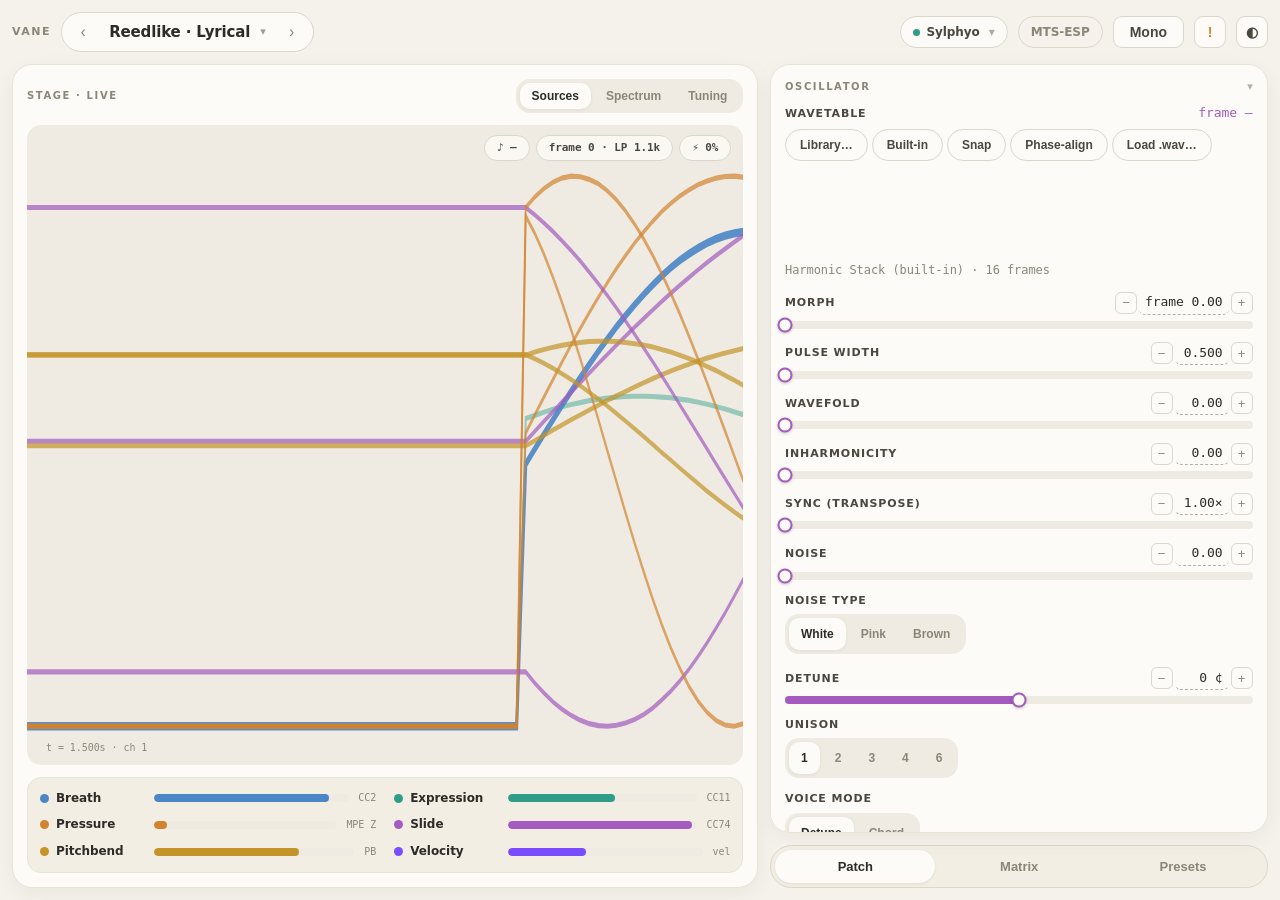
==== Source/WebUI/index.html @ c32b6e6a "feat(ui): aux sources on Stage (#1) Configurable aux CC sources now appear on the Stage Sources view" ====
<!doctype html>
<html lang="en" data-theme="light">
<head>
<meta charset="utf-8" />
<meta name="viewport" content="width=device-width, initial-scale=1, viewport-fit=cover" />
<title>Vane — App Prototype v2</title>
<!-- Fonts: to be bundled via juce_add_binary_data (no network in the AUv3
     sandbox).  Until @font-face from BinaryData is wired the CSS stacks fall
     back to system Inter-likes / ui-monospace.  TODO: serve the .ttf assets. -->
<!--
  Vane whole-app UI prototype — v2 (implements design_handoff README recommendations A–F).
  Self-contained validation harness: a MockBridge simulates JUCE param/meter/preset
  streams so the UI is live with NO plugin build (spec §9).

  To wire to the real plugin, replace MockBridge with the JUCE WebBrowserComponent
  native-integration bridge (emit / withEventListener), keeping the SAME event names:
    C→JS : paramChanged, meters, presetList, presetChanged, tuningStatus, controllerLabel
    JS→C : uiReady, setParam, slotEdit, presetSave, presetLoad, presetDelete, panic, reconnectMts

  What changed from v1 (see README "Recommendations implemented"):
    A1 real pointer-drag (no click-jump)   A2 fine-drag (Shift/Alt or vertical)
    A3 ± steppers + arrow-key nudge         B1 44pt touch density scale
    B2 iPad bottom tab bar + safe areas      B3 no hover-only affordances
    C1 full MMStack row (atk/rel + enable + live meter + CC)   C2 CC binding field
    D1 tokens verbatim (20px radii, soft shadow)   D2 visualiser view switch + readout
    E1 preset browser (filters/fav/rename/delete/import-export)   E2 states (MTS, unsaved, empty)
    F1 dot+label always, focus rings, keyboard   F2 preset name is the primary title
-->
<style>
/* ── Design tokens — verbatim from wireframe-styles.css (spec §3) ─────────── */
:root{
  --vn-bg:#f5f2eb; --vn-panel:#fcfbf7; --vn-panel2:#f3eee3; --vn-field:#efebe2;
  --vn-line:#ddd6ca; --vn-line-soft:#eae3d4; --vn-text:#2d2b27; --vn-text-2:#4b463e;
  --vn-muted:#8b8678; --vn-muted-2:#b6b0a1;
  --vn-breath:#4b86c7; --vn-breath-tint:#dde8f4;
  --vn-expr:#2d9d8a;   --vn-expr-tint:#d6ebe6;
  --vn-pressure:#d28330;--vn-pressure-tint:#f4e3cf;
  --vn-slide:#a35bbf;  --vn-slide-tint:#ecdcf2;
  --vn-bend:#c39529;   --vn-bend-tint:#f1e6c3;
  --vn-vel:#7a4cff;
  --vn-ui:"Inter",-apple-system,BlinkMacSystemFont,"SF Pro Text",system-ui,sans-serif;
  --vn-mono:"JetBrains Mono",ui-monospace,SF Mono,monospace;
  --r:20px; --r-md:14px; --r-sm:10px;
  --shadow:0 6px 22px rgba(28,25,20,.05);
  /* Density scale (B1) — bumped to ≥44pt at touch/narrow */
  --ctl-h:32px; --track-h:8px; --thumb:15px; --tap:32px; --seg-pad:7px 12px; --gap:10px;
}
[data-theme="dark"]{
  --vn-bg:#1a1814; --vn-panel:#221f1a; --vn-panel2:#1d1b16; --vn-field:#14130f;
  --vn-line:#38332b; --vn-line-soft:#2b2620; --vn-text:#e8e1d2; --vn-text-2:#cfc7b5;
  --vn-muted:#897f6c; --vn-muted-2:#5e564a;
  --shadow:0 6px 22px rgba(0,0,0,.28);
}
@media (max-width:860px),(pointer:coarse){
  :root{ --ctl-h:44px; --track-h:14px; --thumb:22px; --tap:44px; --seg-pad:11px 14px; --gap:12px; }
}
*{box-sizing:border-box}
html,body{margin:0;height:100%}
body{
  font-family:var(--vn-ui); background:var(--vn-bg); color:var(--vn-text);
  font-size:13px; line-height:1.4; letter-spacing:-.005em;
  -webkit-font-smoothing:antialiased; overflow:hidden;
  /* A performance drag must never select a label (touch + mouse). Inputs opt back in. */
  -webkit-user-select:none; user-select:none; -webkit-touch-callout:none;
}
input,textarea,[contenteditable]{ -webkit-user-select:text; user-select:text; -webkit-touch-callout:default; }
.num{font-family:var(--vn-mono);font-variant-numeric:tabular-nums}
.eyebrow{font-size:10px;letter-spacing:.16em;text-transform:uppercase;color:var(--vn-muted);font-weight:600}
:focus-visible{outline:2px solid var(--vn-breath);outline-offset:2px;border-radius:6px}

/* source dots (F1: always paired with a label) */
.dot{width:9px;height:9px;border-radius:50%;display:inline-block;flex:none}
.dot.breath{background:var(--vn-breath)} .dot.expr{background:var(--vn-expr)}
.dot.pressure{background:var(--vn-pressure)} .dot.slide{background:var(--vn-slide)}
.dot.bend{background:var(--vn-bend)} .dot.vel{background:var(--vn-vel)}

/* ── App shell ──────────────────────────────────────────────── */
#app{display:flex;flex-direction:column;height:100%;padding:12px;gap:12px;
  padding-bottom:max(12px,env(safe-area-inset-bottom));padding-top:max(12px,env(safe-area-inset-top))}
.header{display:flex;align-items:center;gap:10px;flex:none;flex-wrap:wrap}
.brand{display:flex;align-items:center;gap:8px}
.brand .mark{font-size:11px;font-weight:700;letter-spacing:.14em;text-transform:uppercase;color:var(--vn-muted)}
/* preset nav — the PRIMARY title (F2) */
.preset-nav{display:flex;align-items:center;gap:2px;background:var(--vn-panel);border:1px solid var(--vn-line);
  border-radius:999px;padding:3px 5px}
.preset-nav button{border:none;background:transparent;color:var(--vn-muted);cursor:pointer;font-size:16px;
  width:var(--tap);height:var(--tap);max-width:34px;max-height:34px;border-radius:50%;display:flex;align-items:center;justify-content:center}
.preset-nav button:hover{background:var(--vn-panel2);color:var(--vn-text)}
.preset-nav .name{font-weight:700;font-size:15px;letter-spacing:-.01em;min-width:150px;text-align:center;padding:0 8px;display:flex;align-items:center;justify-content:center;gap:7px}
.unsaved{width:7px;height:7px;border-radius:50%;background:var(--vn-pressure);flex:none;display:none}
.unsaved.on{display:inline-block}
.spacer{flex:1}
.chip{display:inline-flex;align-items:center;gap:6px;padding:0 12px;height:var(--tap);max-height:34px;border:1px solid var(--vn-line);
  border-radius:999px;background:var(--vn-panel);font-size:12px;font-weight:600;color:var(--vn-text-2);white-space:nowrap;cursor:pointer}
.chip.ghost{background:transparent;color:var(--vn-muted)}
.chip.warn-state{color:var(--vn-pressure);border-color:var(--vn-pressure);background:var(--vn-pressure-tint)}
.chip .dot{width:7px;height:7px}
.icon-btn{width:var(--tap);height:var(--tap);max-width:34px;max-height:34px;border-radius:9px;border:1px solid var(--vn-line);background:var(--vn-panel);
  color:var(--vn-text-2);font-size:14px;cursor:pointer;display:inline-flex;align-items:center;justify-content:center;font-weight:600}
.icon-btn:hover{border-color:var(--vn-muted-2)}
.icon-btn.warn{color:var(--vn-pressure)}

/* ── Main grid ──────────────────────────────────────────────── */
.main{display:grid;grid-template-columns:1.5fr 1fr;gap:12px;flex:1;min-height:0}
.panel{background:var(--vn-panel);border:1px solid var(--vn-line-soft);border-radius:var(--r);box-shadow:var(--shadow);min-height:0}
.panel.pad{padding:14px}
.sub{background:var(--vn-panel2);border:1px solid var(--vn-line-soft);border-radius:var(--r-md)}

/* ── Stage ──────────────────────────────────────────────────── */
.stage{display:flex;flex-direction:column;gap:12px;min-height:0}
.stage-head{display:flex;align-items:center;justify-content:space-between;gap:8px}
.viewseg{display:inline-flex;background:var(--vn-field);border-radius:var(--r-md);padding:4px;gap:3px}
.viewseg button{border:none;background:transparent;color:var(--vn-muted);font-size:12px;font-weight:600;padding:6px 12px;border-radius:10px;cursor:pointer}
.viewseg button.active{background:var(--vn-panel);color:var(--vn-text);box-shadow:0 1px 4px rgba(0,0,0,.06)}
.vis{position:relative;flex:1;min-height:140px;background:var(--vn-field);border-radius:var(--r-md);overflow:hidden}
.vis svg{position:absolute;inset:0;width:100%;height:100%}
.vis-read{position:absolute;top:10px;right:12px;display:flex;gap:6px}
.vis-read .chip{height:26px;font-size:11px;background:color-mix(in srgb,var(--vn-panel) 82%,transparent);backdrop-filter:blur(4px)}
.vis-legend{position:absolute;top:10px;left:12px;display:flex;gap:12px;flex-wrap:wrap}
.vis-legend span{display:inline-flex;align-items:center;gap:5px;font-size:10px;font-weight:600;color:var(--vn-muted)}
.vis-t{position:absolute;bottom:8px;left:12px;font-family:var(--vn-mono);font-size:10px;color:var(--vn-muted);
  background:color-mix(in srgb,var(--vn-field) 78%,transparent);padding:2px 7px;border-radius:6px;backdrop-filter:blur(3px);pointer-events:none;z-index:2}
.meters{display:grid;grid-template-columns:1fr 1fr;gap:10px 18px}
.meter-row{display:grid;grid-template-columns:104px 1fr auto;gap:10px;align-items:center}
.meter-label{display:flex;align-items:center;gap:7px;font-weight:600;font-size:12px}
.meter{height:8px;border-radius:999px;background:var(--vn-field);overflow:hidden}
.meter .fill{height:100%;border-radius:999px;transition:width .04s linear}
.meter-cc{font-size:10px;color:var(--vn-muted)}

/* ── Inspector tabs ─────────────────────────────────────────── */
.inspector{display:flex;flex-direction:column;gap:12px;min-height:0}
.tabs{display:flex;gap:4px;background:var(--vn-panel2);border:1px solid var(--vn-line);border-radius:999px;padding:4px;flex:none}
.tabs button{flex:1;border:none;background:transparent;color:var(--vn-muted);font-weight:600;font-size:13px;
  padding:9px 10px;border-radius:999px;cursor:pointer;min-height:var(--tap);max-height:40px}
.tabs button.active{background:var(--vn-panel);color:var(--vn-text);box-shadow:0 1px 3px rgba(0,0,0,.07)}
.tabbody{flex:1;min-height:0;overflow-y:auto;overflow-x:hidden;container-type:inline-size}

/* ── Continuous control (shared: patch sliders + amount) ────── */
.pslider{margin-bottom:13px}
.pslider .top{display:flex;justify-content:space-between;align-items:center;margin-bottom:6px;gap:8px}
.pslider .lbl{font-size:11px;font-weight:600;text-transform:uppercase;letter-spacing:.08em;color:var(--vn-text-2)}
.valwrap{display:flex;align-items:center;gap:2px}
/* Steppers are always visible (W2) — hover-gating hid them on touch/trackpad. */
.stepper{width:22px;height:22px;border:1px solid var(--vn-line);background:var(--vn-panel);border-radius:6px;color:var(--vn-muted);
  font-size:13px;line-height:1;cursor:pointer;display:inline-flex;align-items:center;justify-content:center;flex:none}
.stepper:hover{color:var(--vn-text);border-color:var(--vn-muted-2)}
.stepper.always{display:inline-flex}
.val{font-size:13px;color:var(--vn-text);cursor:text;padding:2px 6px;border-radius:6px;border-bottom:1px dashed var(--vn-muted-2);min-width:54px;text-align:right}
.val:hover{background:var(--vn-panel2)}
.track{height:var(--track-h);border-radius:999px;background:var(--vn-field);position:relative;cursor:ew-resize;touch-action:none}
.track .fill{position:absolute;top:0;bottom:0;left:0;border-radius:999px}
.track .thumb{position:absolute;top:50%;width:var(--thumb);height:var(--thumb);border-radius:50%;background:var(--vn-panel);
  border:2px solid var(--vn-breath);transform:translate(-50%,-50%);box-shadow:0 1px 3px rgba(0,0,0,.22)}
.track.dragging .thumb{transform:translate(-50%,-50%) scale(1.12)}
.track.fine .thumb{border-style:double;border-width:4px}
/* make the active/targeted slider obvious: keyboard focus ring + hover cue so it's
   clear which control the scroll-wheel will move */
.track:focus-visible,.bipolar:focus-visible{outline:2px solid var(--vn-breath);outline-offset:3px}
.track:hover,.bipolar:hover{box-shadow:0 0 0 2px color-mix(in srgb,var(--vn-breath) 28%,transparent)}
.track:hover .thumb,.bipolar:hover .thumb{transform:translate(-50%,-50%) scale(1.1)}
.row2{display:grid;grid-template-columns:1fr 1fr;gap:14px}
.seg{display:inline-flex;background:var(--vn-field);border-radius:var(--r-md);padding:4px;gap:3px;flex-wrap:wrap}
.seg button{border:none;background:transparent;color:var(--vn-muted);font-size:12px;font-weight:600;padding:var(--seg-pad);border-radius:10px;cursor:pointer;min-height:var(--tap);max-height:38px}
.seg button.active{background:var(--vn-panel);color:var(--vn-text);box-shadow:0 1px 4px rgba(0,0,0,.06)}
.group{margin-bottom:18px}
.group .eyebrow{margin-bottom:10px;display:block}
/* collapsible patch sections (#14) */
.grp-head{display:flex;align-items:center;justify-content:space-between;cursor:pointer;user-select:none;margin-bottom:10px}
.grp-head .eyebrow{margin-bottom:0}
.grp-head .chev{color:var(--vn-muted-2);font-size:11px}
.group.collapsed > :not(.grp-head){display:none}
.field-num{font-family:var(--vn-mono);font-size:13px;width:78px;border:1px solid var(--vn-breath);border-radius:6px;
  padding:3px 6px;background:var(--vn-panel);color:var(--vn-text)}
.fine-hint{font-size:10.5px;color:var(--vn-muted);margin-top:10px;line-height:1.5}
.fine-hint kbd{font-family:var(--vn-mono);background:var(--vn-field);border:1px solid var(--vn-line);border-radius:4px;padding:0 4px;font-size:10px}

/* ── Mod matrix (full MMStack row, C1) ──────────────────────── */
.mm-toolbar{display:flex;gap:8px;align-items:center;margin-bottom:10px;flex-wrap:wrap}
.mm-filters{display:inline-flex;gap:4px;background:var(--vn-field);border-radius:999px;padding:3px}
.mm-filters button{border:none;background:transparent;color:var(--vn-muted);font-size:11.5px;font-weight:600;padding:6px 11px;border-radius:999px;cursor:pointer;min-height:32px}
.mm-filters button.active{background:var(--vn-panel);color:var(--vn-text);box-shadow:0 1px 3px rgba(0,0,0,.06)}
.btn{border:1px solid var(--vn-line);background:var(--vn-panel);color:var(--vn-text-2);font-weight:600;font-size:12px;
  padding:0 14px;height:var(--tap);max-height:36px;border-radius:999px;cursor:pointer}
.btn.primary{background:var(--vn-text);color:var(--vn-bg);border-color:var(--vn-text)}
.btn:hover{border-color:var(--vn-muted-2)}
.slots{display:flex;flex-direction:column;gap:7px}
.slot{display:grid;grid-template-columns:1fr auto auto auto;gap:10px;align-items:center;
  background:var(--vn-panel2);border:1px solid var(--vn-line-soft);border-radius:12px;padding:11px 13px}
.slot.off{opacity:.5}
.slot.flash{animation:slotflash .9s ease-out}
@keyframes slotflash{0%{box-shadow:0 0 0 2px var(--vn-slide);border-color:var(--vn-slide)}100%{box-shadow:none}}
/* default = compact stacked card (fits the docked ~360px inspector) */
.slot .srccell{grid-column:1/2;grid-row:1}
.slot .arrow{display:none}
.slot .destcell{grid-column:2/-1;grid-row:1;align-self:start;min-width:120px}
.slot .scalecell{display:flex;align-items:center;gap:6px;margin-top:5px}
.slot .scalecell .xlbl{font-size:10px;color:var(--vn-muted);white-space:nowrap}
.slot .scalecell select{flex:1;min-width:0;font-size:11px;height:calc(var(--ctl-h) - 6px)}
.slot .amt{grid-column:1/-1;grid-row:2}
.slot .miniseg{grid-column:1/2;grid-row:3;justify-self:start}
/* Row 3 controls flow in a wrapping flex row so they never overflow the narrow
   docked inspector (curve thumb left; atk/rel + enable + ops right, wrapping). */
.slot .slotctl{grid-column:1/-1;grid-row:3;display:flex;flex-wrap:wrap;align-items:center;justify-content:space-between;gap:8px}
.slot .slotctl-r{display:flex;align-items:center;gap:8px;flex-wrap:wrap;justify-content:flex-end}
.slot .ar{flex-direction:row !important;gap:10px;align-items:center}
.slot .rowops{display:flex;gap:3px;align-items:center}
.slot .rowops button{width:24px;height:24px;border-radius:7px;border:1px solid var(--vn-line);background:var(--vn-panel);color:var(--vn-muted);font-size:13px;line-height:1;cursor:pointer;display:inline-flex;align-items:center;justify-content:center}
.slot .rowops button:hover:not(:disabled){color:var(--vn-text);border-color:var(--vn-muted-2)}
.slot .rowops button.del:hover{color:var(--vn-pressure)}
.slot .rowops button:disabled{opacity:.3;cursor:default}
/* ── Bézier mod-curve editor ── */
.slot .curve-thumb{grid-column:1/2;grid-row:3;justify-self:start;display:inline-flex;align-items:center;justify-content:center;
  border:1px solid var(--vn-line);background:var(--vn-field);border-radius:8px;padding:3px 5px;cursor:pointer}
.slot .curve-thumb.open{border-color:currentColor;background:var(--vn-panel)}
.slot .curve-thumb svg{width:46px;height:22px;display:block}
.slot .curve-thumb .tline{fill:none;stroke:var(--vn-muted-2);stroke-width:1;opacity:.5}
.curve-ed{grid-column:1/-1;grid-row:4;margin-top:6px;border-top:1px solid var(--vn-line-soft);padding-top:8px}
.curve-ed .ce-head{display:flex;align-items:center;gap:8px;margin-bottom:6px;flex-wrap:wrap}
.curve-ed .ce-head .lbl{font-size:10px;letter-spacing:.14em;text-transform:uppercase;color:var(--vn-muted)}
.curve-ed .ce-head .biCh{font-family:var(--vn-mono);font-size:9.5px;font-weight:700;color:var(--vn-bend)}
.curve-ed .ce-head .sp{flex:1}
.curve-ed .pbtn{border:1px solid var(--vn-line);background:var(--vn-panel);color:var(--vn-muted);border-radius:6px;font-size:11px;padding:3px 9px;cursor:pointer}
.curve-ed .pbtn:disabled{opacity:.38;cursor:default}
.curve-svg{width:100%;display:block;touch-action:none;border-radius:8px;background:var(--vn-panel);border:1px solid var(--vn-line-soft)}
.curve-svg .grid{stroke:var(--vn-line-soft);stroke-width:1}
.curve-svg .axis{stroke:var(--vn-muted-2);stroke-width:1;stroke-dasharray:2 4;opacity:.6}
.curve-svg .crv{fill:none;stroke-width:2.4;stroke-linecap:round;stroke-linejoin:round}
.curve-svg .crvfill{opacity:.10}
.curve-svg .anchor{fill:var(--vn-panel);stroke-width:2.5;cursor:grab}
.curve-svg .anchor.sel{stroke-width:3.5}
.curve-svg .hit{fill:transparent;cursor:grab}
.curve-svg .live{fill:currentColor;stroke:var(--vn-panel);stroke-width:1.5}
.curve-ed .ce-foot{display:flex;align-items:center;gap:8px;margin-top:7px}
.curve-ed .ce-foot .hint{font-size:10px;color:var(--vn-muted);flex:1;line-height:1.45}
.chordrow{display:flex;align-items:center;gap:10px;margin:5px 0}
.chordrow .cv{font-size:11px;color:var(--vn-muted);min-width:54px;font-weight:600}
.chordrow input{flex:1;min-width:0;border:1px solid var(--vn-line);background:var(--vn-field);color:var(--vn-text);
  font-family:var(--vn-mono);font-size:12px;border-radius:7px;padding:0 9px;height:var(--ctl-h)}
/* Rotating-chord cell editor (R4/R5): visible rotation + ratio steps */
.chord-bar{display:flex;align-items:center;gap:8px;flex-wrap:wrap;margin-bottom:2px}
.chord-bar .sp{flex:1}
.chord-bar .crot{font-family:var(--vn-mono);font-size:10.5px;color:var(--vn-muted)}
.chord-bar .crot b{color:var(--vn-text);font-weight:700}
.cdisp{display:inline-flex;background:var(--vn-field);border-radius:8px;padding:3px;gap:2px}
.cdisp button{border:none;background:transparent;color:var(--vn-muted);font-size:10.5px;font-weight:600;padding:4px 9px;border-radius:6px;cursor:pointer;font-family:var(--vn-ui)}
.cdisp button.on{background:var(--vn-panel);color:var(--vn-text);box-shadow:0 1px 2px rgba(0,0,0,.06)}
.vrow{display:grid;grid-template-columns:72px 1fr auto;gap:9px;align-items:center;margin:5px 0}
.vrow .vname{display:flex;align-items:center;gap:6px;font-size:11px;font-weight:700;min-width:0;line-height:1.15}
.vrow .vname .vd{width:9px;height:9px;border-radius:50%;flex:none}
.vrow .vname .vlen{font-family:var(--vn-mono);font-size:9px;color:var(--vn-muted);font-weight:500}
.ctrack{display:flex;gap:5px;overflow-x:auto;padding:3px 2px;min-width:0}
.ccell{flex:none;min-width:50px;height:40px;border:1px solid var(--vn-line);background:var(--vn-field);border-radius:8px;
  display:flex;flex-direction:column;align-items:center;justify-content:center;gap:1px;cursor:pointer;position:relative;color:var(--vn-slide)}
.ccell:hover{border-color:var(--vn-muted-2)}
.ccell .rt{font-family:var(--vn-mono);font-size:12px;font-weight:700;color:var(--vn-text);line-height:1}
.ccell .ct{font-family:var(--vn-mono);font-size:8px;color:var(--vn-muted);line-height:1}
.ccell.cur{border-color:currentColor;border-width:2px;box-shadow:0 3px 9px rgba(0,0,0,.07)}
.ccell.cur::after{content:"";position:absolute;top:-6px;left:50%;transform:translateX(-50%);width:0;height:0;
  border-left:4px solid transparent;border-right:4px solid transparent;border-top:5px solid currentColor}
.ccell.below .rt{color:var(--vn-pressure)}
.ccell.below{background:color-mix(in srgb,var(--vn-pressure-tint) 35%,var(--vn-field))}
[data-theme="dark"] .ccell.below{background:color-mix(in srgb,var(--vn-pressure) 14%,var(--vn-field))}
.crowbtns{display:flex;gap:3px}
.crowbtns button{width:24px;height:24px;border-radius:7px;border:1px solid var(--vn-line);background:var(--vn-panel);color:var(--vn-muted);font-size:13px;cursor:pointer;line-height:1}
.crowbtns button:hover:not(:disabled){color:var(--vn-text);border-color:var(--vn-muted-2)}
.crowbtns button:disabled{opacity:.35;cursor:default}
.caddvoice{display:flex;align-items:center;justify-content:center;gap:6px;border:1.5px dashed var(--vn-muted-2);border-radius:8px;
  padding:7px;color:var(--vn-muted);background:transparent;cursor:pointer;font-weight:600;font-size:11.5px;font-family:var(--vn-ui);width:100%}
.caddvoice:hover{color:var(--vn-text-2)}
/* just-interval picker popover */
.cscrim{position:fixed;inset:0;background:rgba(20,18,14,.28);z-index:70;display:none}
.cscrim.open{display:block}
.cpick{position:fixed;z-index:80;width:min(430px,94vw);max-height:84vh;overflow:auto;background:var(--vn-panel);border:1px solid var(--vn-line);
  border-radius:12px;box-shadow:0 18px 50px rgba(0,0,0,.22);padding:13px;display:none}
.cpick.open{display:block}
.cpick .ph{display:flex;align-items:center;gap:8px;margin-bottom:9px}
.cpick .ph .t{font-size:11px;font-weight:700}
.cpick .ph .x{margin-left:auto;border:none;background:transparent;color:var(--vn-muted);font-size:18px;cursor:pointer;line-height:1}
.cpick .lim{display:flex;gap:5px;margin-bottom:9px;flex-wrap:wrap}
.cpick .lim button{border:1px solid var(--vn-line);background:var(--vn-field);color:var(--vn-muted);font-size:10px;font-weight:700;padding:4px 9px;border-radius:999px;cursor:pointer;font-family:var(--vn-ui)}
.cpick .lim button.on{background:var(--vn-slide-tint);border-color:var(--vn-slide);color:var(--vn-slide)}
.cpcols{display:grid;grid-template-columns:1fr 1fr;gap:10px}
.cpcol .clbl{font-size:9px;letter-spacing:.12em;text-transform:uppercase;color:var(--vn-muted);font-weight:700;margin-bottom:6px;display:block}
.cpgrid{display:flex;flex-direction:column;gap:3px;max-height:210px;overflow-y:auto}
.popt{display:grid;grid-template-columns:42px 1fr auto;gap:7px;align-items:center;border:1px solid var(--vn-line-soft);background:var(--vn-field);
  border-radius:7px;padding:5px 8px;cursor:pointer;text-align:left}
.popt:hover{border-color:var(--vn-slide);background:var(--vn-slide-tint)}
[data-theme="dark"] .popt:hover{background:color-mix(in srgb,var(--vn-slide) 16%,var(--vn-field))}
.popt .r{font-family:var(--vn-mono);font-size:12px;font-weight:700;color:var(--vn-text)}
.popt.dn .r{color:var(--vn-pressure)}
.popt .nm{font-size:10px;color:var(--vn-text-2);font-weight:600}
.popt .c{font-family:var(--vn-mono);font-size:8.5px;color:var(--vn-muted)}
.cpick .typ{display:flex;gap:6px;align-items:center;margin-top:10px;border-top:1px solid var(--vn-line-soft);padding-top:9px}
.cpick .typ input{flex:1;border:1px solid var(--vn-line);background:var(--vn-field);color:var(--vn-text);font-family:var(--vn-mono);font-size:12px;border-radius:7px;padding:5px 8px}
.cpick .typ button{border:1px solid var(--vn-slide);background:var(--vn-slide);color:#fff;font-size:11px;font-weight:700;padding:6px 11px;border-radius:7px;cursor:pointer}
/* chord-shape library shelf (browsable cards with glyph previews) */
.clib{margin-bottom:9px}
.clib-head{display:flex;align-items:center;gap:6px;margin-bottom:7px;flex-wrap:wrap}
.clib-head .t{font-size:10px;letter-spacing:.14em;text-transform:uppercase;color:var(--vn-muted);font-weight:700;margin-right:auto}
.clib-head input{border:1px solid var(--vn-line);background:var(--vn-field);color:var(--vn-text);font-family:var(--vn-mono);font-size:11.5px;border-radius:7px;padding:4px 8px;width:108px}
.cshelf{display:flex;gap:8px;overflow-x:auto;padding:2px 1px 5px}
.cshape{flex:none;width:108px;border:1px solid var(--vn-line);background:var(--vn-panel);border-radius:10px;padding:8px;cursor:pointer;transition:border-color .12s,transform .12s}
.cshape:hover{border-color:var(--vn-muted-2);transform:translateY(-1px)}
.cshape.sel{border-color:var(--vn-slide);box-shadow:0 0 0 1px var(--vn-slide)}
.cshape .cgl{width:100%;height:40px;background:var(--vn-field);border-radius:7px;margin-bottom:6px;display:block}
.cshape .cnm{font-size:11px;font-weight:700;line-height:1.2;white-space:nowrap;overflow:hidden;text-overflow:ellipsis}
.cshape .cmeta{font-size:9px;color:var(--vn-muted);font-family:var(--vn-mono)}
/* thin, subtle scrollbars on the chord editor's scroll areas (the OS default
   chunky bars looked out of place against the app's responsive feel) */
.ctrack,.cshelf,.cpgrid,.cpick{scrollbar-width:thin;scrollbar-color:var(--vn-muted-2) transparent}
.ctrack::-webkit-scrollbar,.cshelf::-webkit-scrollbar,.cpgrid::-webkit-scrollbar,.cpick::-webkit-scrollbar{width:6px;height:6px}
.ctrack::-webkit-scrollbar-thumb,.cshelf::-webkit-scrollbar-thumb,.cpgrid::-webkit-scrollbar-thumb,.cpick::-webkit-scrollbar-thumb{background:var(--vn-muted-2);border-radius:999px}
.ctrack::-webkit-scrollbar-track,.cshelf::-webkit-scrollbar-track,.cpgrid::-webkit-scrollbar-track,.cpick::-webkit-scrollbar-track{background:transparent}
.ctrack::-webkit-scrollbar-thumb:hover,.cshelf::-webkit-scrollbar-thumb:hover{background:var(--vn-muted)}
/* single-line semicolon entry */
.craw{display:flex;align-items:center;gap:7px;margin-top:8px}
.craw .lbl2{font-size:9.5px;letter-spacing:.12em;text-transform:uppercase;color:var(--vn-muted);font-weight:700;white-space:nowrap}
.craw input{flex:1;min-width:0;border:1px solid var(--vn-line);background:var(--vn-field);color:var(--vn-text);font-family:var(--vn-mono);font-size:11.5px;border-radius:7px;padding:5px 8px}
.slot .srccell{display:flex;flex-direction:column;gap:5px;min-width:0}
.slot .srctop{display:flex;align-items:center;gap:7px;min-width:0}
.slot select{appearance:none;border:1px solid var(--vn-line);background:var(--vn-field);color:var(--vn-text);
  font-family:var(--vn-ui);font-size:12px;font-weight:600;border-radius:7px;padding:0 8px;height:var(--ctl-h);cursor:pointer;max-width:100%}
.slot .cc{font-family:var(--vn-mono);font-size:10.5px;color:var(--vn-muted);border-bottom:1px dashed transparent;cursor:text;padding:0 2px}
.slot .cc.bindable{border-bottom-color:var(--vn-muted-2)}
.slot .rowmeter{height:5px;border-radius:999px;background:var(--vn-field);overflow:hidden}
.slot .rowmeter .f{height:100%;border-radius:999px;transition:width .05s linear}
.slot .arrow{color:var(--vn-muted);text-align:center;font-size:15px}
.slot .destcell{min-width:0}
.slot .destcell .hint{font-size:10px;color:var(--vn-muted);margin-top:3px}
.slot .amt .head{display:flex;justify-content:space-between;font-size:10px;color:var(--vn-muted);margin-bottom:4px}
.slot .amt .head .v{color:var(--vn-text);font-weight:700;cursor:text;padding:0 3px;border-radius:4px;border-bottom:1px dashed var(--vn-muted-2)}
.bipolar{height:var(--track-h);border-radius:999px;background:var(--vn-field);position:relative;cursor:ew-resize;touch-action:none}
/* default tick at the bipolar centre (0) so reset has a visible home (W2) */
.bipolar::after{content:"";position:absolute;left:50%;top:-3px;bottom:-3px;width:2px;transform:translateX(-50%);background:var(--vn-muted-2);opacity:.5;border-radius:1px;pointer-events:none}
/* shared right-click param menu (W3) */
.pmenu{position:fixed;z-index:90;min-width:184px;background:var(--vn-panel);border:1px solid var(--vn-line);border-radius:var(--r-sm);
  box-shadow:0 16px 44px rgba(0,0,0,.22);padding:5px;display:none}
.pmenu.open{display:block}
.pmenu button{display:flex;width:100%;align-items:center;gap:10px;border:none;background:transparent;color:var(--vn-text);
  font-family:var(--vn-ui);font-size:13px;text-align:left;padding:8px 11px;border-radius:7px;cursor:pointer}
.pmenu button:hover{background:var(--vn-panel2)}
.pmenu button:disabled{opacity:.4;cursor:default}
.pmenu button .k{margin-left:auto;font-family:var(--vn-mono);font-size:10.5px;color:var(--vn-muted-2)}
.pmenu .sep{height:1px;background:var(--vn-line-soft);margin:4px 6px}
/* transient toast — delete-undo / undo confirmations (W5) */
.vntoast{position:fixed;left:50%;bottom:22px;transform:translate(-50%,14px);z-index:95;display:flex;align-items:center;gap:12px;
  background:var(--vn-text);color:var(--vn-bg);font-size:13px;font-weight:500;padding:10px 14px;border-radius:10px;
  box-shadow:0 10px 34px rgba(0,0,0,.28);opacity:0;pointer-events:none;transition:opacity .16s,transform .16s;max-width:min(440px,92vw)}
.vntoast.show{opacity:1;transform:translate(-50%,0);pointer-events:auto}
.vntoast button{border:none;background:color-mix(in srgb,var(--vn-bg) 22%,transparent);color:var(--vn-bg);font-family:var(--vn-ui);
  font-size:12.5px;font-weight:700;padding:5px 12px;border-radius:7px;cursor:pointer}
.vntoast button:hover{background:color-mix(in srgb,var(--vn-bg) 34%,transparent)}
.bipolar .center{position:absolute;left:50%;top:-2px;bottom:-2px;width:1px;background:var(--vn-muted-2)}
.bipolar .fill{position:absolute;top:0;bottom:0;border-radius:999px}
.bipolar .thumb{position:absolute;top:50%;width:var(--thumb);height:var(--thumb);border-radius:50%;background:var(--vn-panel);border:2px solid currentColor;transform:translate(-50%,-50%);box-shadow:0 1px 3px rgba(0,0,0,.22)}
.miniseg{display:inline-flex;background:var(--vn-field);border-radius:9px;padding:3px;gap:2px}
.miniseg button{border:none;background:transparent;color:var(--vn-muted);font-size:11px;font-weight:600;padding:5px 8px;border-radius:6px;cursor:pointer;min-height:30px}
.miniseg button.active{background:var(--vn-panel);color:var(--vn-text)}
.ar{display:flex;flex-direction:column;gap:3px;font-family:var(--vn-mono);font-size:10.5px;color:var(--vn-muted)}
.ar .arf{display:flex;align-items:center;gap:4px}
.ar .arv{color:var(--vn-text);cursor:text;border-bottom:1px dashed var(--vn-muted-2);padding:0 2px}
.tog{width:36px;height:20px;border-radius:999px;background:var(--vn-muted-2);position:relative;cursor:pointer;flex:none;border:none;padding:0}
.tog.on{background:var(--vn-breath)}
.tog::after{content:"";position:absolute;top:2px;left:2px;width:16px;height:16px;border-radius:50%;background:#fff;transition:left .12s}
.tog.on::after{left:18px}
.del{border:none;background:transparent;color:var(--vn-muted-2);cursor:pointer;font-size:16px;width:var(--tap);height:var(--tap);max-width:34px;max-height:34px;border-radius:8px}
.del:hover{color:var(--vn-pressure);background:var(--vn-field)}
.empty-add{display:flex;align-items:center;justify-content:center;gap:8px;border:1.5px dashed var(--vn-muted-2);
  border-radius:12px;padding:18px;color:var(--vn-muted);background:transparent;cursor:pointer;font-weight:600;min-height:var(--tap)}
.empty-state{text-align:center;color:var(--vn-muted);padding:40px 20px}
.empty-state .big{font-size:15px;font-weight:600;color:var(--vn-text-2);margin-bottom:6px}

/* ── Presets (E1) ───────────────────────────────────────────── */
.preset-grid{display:grid;grid-template-columns:180px 1fr;gap:14px;height:100%;min-height:0}
.preset-side{display:flex;flex-direction:column;gap:16px;overflow:auto;padding-right:2px;min-width:0}
.search{border:1px solid var(--vn-line);border-radius:999px;background:var(--vn-panel);color:var(--vn-text);
  padding:0 14px;height:var(--tap);max-height:38px;font-size:13px;width:100%;font-family:var(--vn-ui)}
.filter-group .eyebrow{margin-bottom:7px;display:block}
.filter{display:flex;justify-content:space-between;align-items:center;padding:8px 10px;border-radius:8px;cursor:pointer;font-size:12.5px;min-height:var(--tap);max-height:40px}
.filter:hover{background:var(--vn-panel2)}
.filter.on{background:var(--vn-field);font-weight:700}
.filter .c{color:var(--vn-muted);font-size:11px}
.preset-list{overflow-y:auto;overflow-x:hidden;display:flex;flex-direction:column;gap:8px;min-width:0}
.preset-item{display:grid;grid-template-columns:auto minmax(0,1fr) auto auto;gap:11px;align-items:center;padding:12px 14px;
  border:1px solid var(--vn-line-soft);border-radius:12px;background:var(--vn-panel2);cursor:pointer}
.preset-item>div{min-width:0}
.preset-item:hover{border-color:var(--vn-muted-2)}
.preset-item.sel{border-color:var(--vn-breath);background:var(--vn-panel);box-shadow:var(--shadow)}
.preset-item .glyph{width:46px;height:30px;border-radius:7px;background:var(--vn-field);flex:none}
.preset-item .nm{font-weight:600;font-size:13.5px;white-space:nowrap;overflow:hidden;text-overflow:ellipsis}
.preset-item .tags{display:flex;gap:5px;margin-top:5px;flex-wrap:wrap}
.tag{font-size:9.5px;font-weight:700;padding:2px 8px;border-radius:999px;color:#fff;opacity:.92}
.fav{font-size:17px;color:var(--vn-bend);cursor:pointer;width:var(--tap);max-width:34px;height:var(--tap);max-height:34px;display:flex;align-items:center;justify-content:center;border-radius:8px}
.fav:hover{background:var(--vn-field)}
.kebab{font-size:17px;color:var(--vn-muted);cursor:pointer;width:var(--tap);max-width:34px;height:var(--tap);max-height:34px;display:flex;align-items:center;justify-content:center;border-radius:8px;position:relative}
.kebab:hover{background:var(--vn-field)}
.menu{position:absolute;top:100%;right:0;margin-top:4px;background:var(--vn-panel);border:1px solid var(--vn-line);border-radius:10px;box-shadow:var(--shadow);z-index:20;min-width:130px;overflow:hidden;display:none}
.menu.open{display:block}
.menu button{display:block;width:100%;max-width:none;height:auto;min-height:0;max-height:none;border-radius:0;
  text-align:left;border:none;background:transparent;padding:9px 14px;font-size:12.5px;color:var(--vn-text);cursor:pointer;white-space:normal;line-height:1.25}
.menu button:hover{background:var(--vn-panel2)}
.menu button.danger{color:var(--vn-pressure)}

/* Narrow inspector: stack the preset browser (sidebar above list) */
@container (max-width:520px){
  .preset-grid{grid-template-columns:1fr;grid-template-rows:auto 1fr}
  .preset-side{max-height:200px}
}

/* modal (import/export, rename) */
.scrim{position:fixed;inset:0;background:rgba(20,18,14,.4);display:none;align-items:center;justify-content:center;z-index:50;padding:20px}
.scrim.open{display:flex}
.modal{background:var(--vn-panel);border:1px solid var(--vn-line);border-radius:var(--r);box-shadow:0 20px 60px rgba(0,0,0,.3);padding:22px;width:min(560px,100%);max-height:calc(100vh - 32px);overflow-y:auto}
.scrim{align-items:flex-start}  /* tall modals scroll from the top instead of clipping */
.modal h3{margin:0 0 4px;font-size:17px;font-weight:700}
.modal p{margin:0 0 14px;color:var(--vn-muted);font-size:12.5px}
.modal textarea{width:100%;height:160px;border:1px solid var(--vn-line);border-radius:var(--r-sm);background:var(--vn-field);color:var(--vn-text);font-family:var(--vn-mono);font-size:12px;padding:10px;resize:vertical}
.modal input.rn{width:100%;border:1px solid var(--vn-line);border-radius:var(--r-sm);background:var(--vn-field);color:var(--vn-text);font-size:14px;padding:10px 12px}
.modal .actions{display:flex;justify-content:flex-end;gap:8px;margin-top:16px}
.ctrl-sec{margin-top:16px}
.ctrl-sec .eyebrow{display:block;margin-bottom:8px}
.ctrl-row{display:grid;grid-template-columns:1fr auto auto;gap:10px;align-items:center;padding:7px 0;border-bottom:1px solid var(--vn-line-soft)}
.ctrl-lbl{border:1px solid var(--vn-line);border-radius:6px;background:var(--vn-field);color:var(--vn-text);font-family:var(--vn-ui);font-size:13px;font-weight:600;padding:5px 8px;width:150px}
.ctrl-cc{width:50px;border:1px solid var(--vn-line);border-radius:5px;background:var(--vn-panel);color:var(--vn-text);font-family:var(--vn-mono);padding:2px 4px;margin-left:4px}
.profile-banner{display:none;align-items:center;gap:10px;flex:none;flex-wrap:wrap;
  background:var(--vn-pressure-tint);border:1px solid var(--vn-pressure);color:var(--vn-text-2);
  border-radius:var(--r-md);padding:9px 14px;font-size:12.5px}
.profile-banner.on{display:flex}
.profile-banner b{color:var(--vn-pressure)}
.profile-banner .btn{margin-left:auto}
.profile-banner .btn+.btn{margin-left:0}

/* ── Responsive: single column + bottom tab bar (B2, §7) ────── */
@media (max-width:860px){
  body{overflow:auto}
  #app{height:auto;min-height:100%;padding-bottom:calc(72px + max(12px,env(safe-area-inset-bottom)))}
  .main{grid-template-columns:1fr}
  .meters{grid-template-columns:1fr}
  .preset-grid{grid-template-columns:1fr}
  .tabs{position:fixed;left:0;right:0;bottom:0;z-index:40;border-radius:0;border-left:none;border-right:none;border-bottom:none;
    padding:8px 12px calc(8px + env(safe-area-inset-bottom));background:var(--vn-panel)}
}
/* ── AUv3 / iPad reflow — Focus: one pane at a time (design handoff Area 6·B) ── */
.focusbar{display:none}
@media (max-width:860px){
  #app[data-reflow="focus"]{overflow:hidden;height:100%}
  body.focus-active{overflow:hidden}
  body.focus-active #app{height:100%;min-height:0;padding-bottom:0}
  #app[data-reflow="focus"] .focusbar{display:flex;gap:4px;background:var(--vn-panel2);border:1px solid var(--vn-line);
    border-radius:999px;padding:4px;flex:none;overflow-x:auto}
  #app[data-reflow="focus"] .focusbar button{flex:1 0 auto;border:none;background:transparent;color:var(--vn-muted);
    font-weight:600;font-size:12.5px;padding:9px 13px;border-radius:999px;cursor:pointer;min-height:var(--tap);white-space:nowrap}
  #app[data-reflow="focus"] .focusbar button.active{background:var(--vn-panel);color:var(--vn-text);box-shadow:0 1px 3px rgba(0,0,0,.07)}
  /* one full-height pane swaps in/out; the bottom tab bar is replaced by the focusbar */
  #app[data-reflow="focus"] .main{display:block;flex:1;min-height:0}
  #app[data-reflow="focus"] .stage,
  #app[data-reflow="focus"] .inspector{height:100%}
  #app[data-reflow="focus"] .inspector .tabs{display:none}
  #app[data-reflow="focus"] .main[data-pane="stage"] .inspector{display:none}
  #app[data-reflow="focus"] .main[data-pane="inspector"] .stage{display:none}
}
/* ── Wavetable library browser ── */
.lib-list{display:flex;flex-direction:column;gap:6px;margin-top:12px}
.lib-row{display:grid;grid-template-columns:1fr auto;gap:8px;align-items:center;padding:10px 12px;border:1px solid var(--vn-line-soft);border-radius:10px;background:var(--vn-panel2);cursor:pointer;min-height:var(--tap,44px)}
.lib-row:hover{border-color:var(--vn-muted-2)}
.lib-row.active{border-color:var(--vn-slide);background:var(--vn-panel);box-shadow:var(--shadow)}
.lib-row .lr-title{font-weight:600;font-size:13px}
.lib-row .lr-meta{font-family:var(--vn-mono);font-size:10px;color:var(--vn-muted);margin-top:2px}
.lib-row .lr-badge{font-family:var(--vn-mono);font-size:9px;color:var(--vn-expr);border:1px solid var(--vn-expr);border-radius:999px;padding:2px 7px;white-space:nowrap}
/* ── Tuning surface (4th Stage view) — lifted from Claude Design handoff ── */
.tune-prec{border:1px solid var(--vn-line-soft);border-radius:14px;background:var(--vn-panel2);padding:13px 14px}
.tune-prec .pr-top{display:flex;align-items:center;gap:9px;flex-wrap:wrap}
.tune-prec .src-pill{display:inline-flex;align-items:center;gap:7px;font-size:11px;font-weight:700;letter-spacing:.04em;text-transform:uppercase;padding:4px 10px;border-radius:999px}
.tune-prec .src-pill.mts{color:var(--vn-expr);background:var(--vn-expr-tint)}
.tune-prec .src-pill.int{color:var(--vn-slide);background:var(--vn-slide-tint)}
.tune-prec .src-pill.off{color:var(--vn-pressure);background:var(--vn-pressure-tint)}
.tune-prec .tname{font-size:15px;font-weight:700;letter-spacing:-.01em}
.tune-prec .tsys{font-family:var(--vn-mono);font-size:10px;color:var(--vn-muted)}
.tune-prec .pr-sub{font-size:11px;color:var(--vn-muted);margin-top:5px;line-height:1.5}
.tune-prec .pr-sub b{color:var(--vn-text-2)}
.tune-sec{margin-top:12px}
.tune-sec .eyebrow{display:block;margin-bottom:8px}
.tune-list{display:flex;flex-direction:column;gap:5px}
.tune-row{display:grid;grid-template-columns:auto 1fr auto;gap:10px;align-items:center;padding:8px 10px;border:1px solid var(--vn-line-soft);border-radius:10px;background:var(--vn-panel2);cursor:pointer;min-height:var(--tap,44px)}
.tune-row:hover{border-color:var(--vn-muted-2)}
.tune-row.sel{border-color:var(--vn-slide);background:var(--vn-panel);box-shadow:var(--shadow)}
.tune-row.locked{opacity:.5;cursor:default}
.tune-row .tr-name{font-weight:600;font-size:12.5px}
.tune-row .tr-sys{font-family:var(--vn-mono);font-size:10px;color:var(--vn-muted);margin-top:2px}
.tune-row .tr-mark{width:16px;text-align:center;color:var(--vn-slide);font-weight:700}
.tune-row .tr-holes{font-family:var(--vn-mono);font-size:10px;color:var(--vn-pressure);white-space:nowrap}
.tune-map{border:1px solid var(--vn-line-soft);border-radius:12px;background:var(--vn-field);padding:10px 12px 8px;margin-top:10px}
.tune-map .tm-head{display:flex;align-items:center;justify-content:space-between;margin-bottom:6px}
.tune-map .tm-head .eyebrow{margin:0}
.tune-map .tm-head .ref{font-family:var(--vn-mono);font-size:10px;color:var(--vn-muted)}
.tm-svg{width:100%;display:block}
.tm-svg .et{stroke:var(--vn-muted-2);stroke-width:1;opacity:.35}
.tm-svg .lane{stroke:var(--vn-line-soft);stroke-width:1}
.tm-svg .pc{font-family:var(--vn-mono);font-size:9px}
.tm-svg .cents{font-family:var(--vn-mono);font-size:8px;fill:var(--vn-muted)}
.tm-svg .holex{stroke:var(--vn-pressure);stroke-width:1.6}
.tm-svg .livelbl{font-family:var(--vn-mono);font-size:9px;fill:var(--vn-text);font-weight:700}
.tm-legend{display:flex;gap:12px;flex-wrap:wrap;margin-top:8px}
.tm-legend span{display:inline-flex;align-items:center;gap:5px;font-size:10px;color:var(--vn-muted)}
.tm-legend i{width:8px;height:8px;border-radius:2px;display:inline-block}
/* Stage-view variant: hide the normal vis, show the tuning panel */
.vis.tuning-on>#visSvg,.vis.tuning-on>.vis-legend,.vis.tuning-on>.vis-read,.vis.tuning-on>.vis-t{visibility:hidden}
#tuneStage{position:absolute;inset:0;display:none;flex-direction:column;gap:8px;padding:10px 12px;overflow:auto}
.vis.tuning-on #tuneStage{display:flex}
#tuneStage svg{position:static !important;inset:auto !important;width:100% !important}
.tune-stagebar{display:flex;align-items:center;gap:8px;flex-wrap:wrap;margin-bottom:2px;flex:none}
.tune-stagebar select{appearance:none;border:1px solid var(--vn-line);background:var(--vn-field);color:var(--vn-text);font-family:var(--vn-ui);font-size:12px;font-weight:600;border-radius:8px;padding:0 10px;height:var(--ctl-h,34px);max-height:34px;cursor:pointer}
.pbtn{border:1px solid var(--vn-line);background:var(--vn-panel);color:var(--vn-text-2);font-size:11px;font-weight:600;border-radius:8px;height:var(--ctl-h,34px);max-height:32px;min-width:40px;padding:0 10px;cursor:pointer;font-family:var(--vn-ui)}
.pbtn.on{background:var(--vn-slide);color:#fff;border-color:var(--vn-slide)}
.pbtn:disabled{opacity:.38;cursor:default}
</style>
</head>
<body>
<div id="app">
  <!-- Header — preset name is the primary title (F2) -->
  <div class="header">
    <div class="brand"><span class="mark">Vane</span></div>
    <div class="preset-nav" style="position:relative">
      <button onclick="Preset.step(-1)" aria-label="Previous preset">‹</button>
      <span class="name" onclick="openPresetMenu(event)" style="cursor:pointer" title="Browse presets"><span class="unsaved" id="unsaved" title="Unsaved changes"></span><span id="presetName">Reedlike · Lyrical</span><span style="opacity:.45;font-size:11px;margin-left:3px">▾</span></span>
      <button onclick="Preset.step(1)" aria-label="Next preset">›</button>
      <div class="menu" id="presetMenu" style="left:50%;transform:translateX(-50%);max-height:300px;overflow:auto;min-width:210px"></div>
    </div>
    <div class="spacer"></div>
    <span class="chip" id="ctrlChip" onclick="openCtrlMenu(event)" style="position:relative;cursor:pointer" title="Select controller"><span class="dot expr"></span><span id="ctrlName">Sylphyo</span><span style="opacity:.45;margin-left:3px">▾</span>
      <div class="menu" id="ctrlMenu" style="left:0;right:auto"></div></span>
    <span class="chip ghost" id="tuningChip" onclick="toggleMts()" title="MTS-ESP — click to (re)connect">MTS-ESP</span>
    <button class="icon-btn" id="monoBtn" onclick="toggleMono()" style="width:auto;max-width:none;min-width:62px;padding:0 16px">Mono</button>
    <button class="icon-btn warn" title="Panic" onclick="Bridge.send('panic')">!</button>
    <button class="icon-btn" title="Toggle theme" onclick="toggleTheme()">◐</button>
  </div>

  <!-- Preset↔profile association notice -->
  <div id="profileBanner" class="profile-banner">
    <span>This patch was built for controller profile <b class="pb-name"></b>.</span>
    <button class="btn primary" onclick="applySuggestedProfile()">Apply profile</button>
    <button class="btn" onclick="dismissProfileBanner()">Keep current</button>
  </div>

  <!-- Main -->
  <div class="main">
    <!-- Stage -->
    <div class="stage">
      <div class="panel pad" style="display:flex;flex-direction:column;gap:12px;flex:1;min-height:0">
        <div class="stage-head">
          <span class="eyebrow">Stage · live</span>
          <div class="viewseg" id="viewseg">
            <button class="active" data-view="breath" onclick="setView('breath')">Sources</button>
            <button data-view="spectrum" onclick="setView('spectrum')">Spectrum</button>
            <button data-view="tuning" onclick="setView('tuning')">Tuning</button>
          </div>
        </div>
        <div class="vis">
          <div class="vis-legend" id="visLegend"></div>
          <svg id="visSvg" preserveAspectRatio="none" viewBox="0 0 600 200"></svg>
          <div id="tuneStage"></div>
          <div class="vis-read">
            <span class="chip num" id="noteRead">♪ —</span>
            <span class="chip num" id="voiceRead">Saw · LP 1.1k</span>
            <span class="chip num" id="harshRead" title="Timbral complexity — spectral brightness of the output">⚡ —</span>
          </div>
          <div class="vis-t num" id="visT">t = 0.000s · ch 1</div>
        </div>
        <div class="sub" style="padding:12px">
          <div class="meters" id="meters"></div>
        </div>
      </div>
    </div>

    <!-- Inspector -->
    <div class="inspector">
      <div class="panel pad tabbody" id="tabbody"></div>
      <div class="tabs">
        <button class="active" data-tab="patch" onclick="setTab('patch')">Patch</button>
        <button data-tab="matrix" onclick="setTab('matrix')">Matrix</button>
        <button data-tab="presets" onclick="setTab('presets')">Presets</button>
      </div>
    </div>
  </div>
</div>

<!-- Modal scrim (import/export + rename) -->
<div class="scrim" id="scrim" onclick="if(event.target===this)closeModal()">
  <div class="modal" id="modal"></div>
</div>

<script>
// ════════════════════════════════════════════════════════════════════════
//  Model — mirrors the 24-slot ModSlots backend (spec §2/§5)
// ════════════════════════════════════════════════════════════════════════
// Keep in sync with ModSlots::kSourceNames (indices must match the slot src param).
// 0-6 = fixed per-note MPE set + breath/expr; 7-14 = configurable global aux
// sources (controller profiles — encoders, accelerometers, second breath…).
const AUX = ["Aux 1","Aux 2","Aux 3","Aux 4","Aux 5","Aux 6","Aux 7","Aux 8"];
const SOURCES = ["Off","Breath","Expression","Pressure","Slide","Pitchbend","Velocity",...AUX,"Keytrack"];
const SRC_DOT = {Breath:"breath",Expression:"expr",Pressure:"pressure",Slide:"slide",Pitchbend:"bend",Velocity:"vel"};
const SRC_CC  = {Breath:"CC2",Expression:"CC11",Pressure:"MPE Z",Slide:"CC74",Pitchbend:"PB",Velocity:"vel"};
const SRC_COLOR={Breath:"--vn-breath",Expression:"--vn-expr",Pressure:"--vn-pressure",Slide:"--vn-slide",Pitchbend:"--vn-bend",Velocity:"--vn-vel"};
AUX.forEach(a=>{ SRC_COLOR[a]="--vn-muted"; SRC_CC[a]="CC?"; });   // bound via the Controllers profile (next phase)
SRC_COLOR["Keytrack"]="--vn-pressure"; SRC_CC["Keytrack"]="note";   // per-note pitch source (bipolar)
const BINDABLE = {Breath:true,Expression:true};   // these sources expose a CC# binding
const DESTS   = ["VCA","Cutoff","Reso","Pitch","Morph","PW","Fold","Noise","Inharm","Sync","Transient","Uni Detune"];
const CURVES  = ["Lin","Exp","S"];
const NUM_SLOTS = 24;
const METER_SRC = ["Breath","Expression","Pressure","Slide","Pitchbend","Velocity"];

// Bridge — JUCE 8 WebBrowserComponent native integration when running inside the
// plugin; falls back to the mock/demo loop in a plain browser (spec §9 harness).
//   JS → C++ : window.__JUCE__.backend.emitEvent(id, data)
//   C++ → JS : window.__JUCE__.backend.addEventListener(id, cb)
const HAS_JUCE = (typeof window.__JUCE__ !== 'undefined' && !!window.__JUCE__.backend);
const Bridge = {
  send(id,p){ if(HAS_JUCE) window.__JUCE__.backend.emitEvent(id, p ?? {}); },
  on(id,fn){ (this._h[id] ||= []).push(fn);
             if(HAS_JUCE) window.__JUCE__.backend.addEventListener(id, d=>this._emit(id,d)); },
  _h:{}, _emit(id,p){ (this._h[id]||[]).forEach(f=>f(p)); }
};
// Mirror JS console to C++ stdout (the only way to see logs inside WKWebView).
if(HAS_JUCE && !window.__juceLog){ window.__juceLog=true;
  for(const lv of ['log','warn','error']){ const o=console[lv].bind(console);
    console[lv]=(...a)=>{ o(...a); try{ window.__JUCE__.backend.emitEvent('log',
      {level:lv,msg:a.map(x=>typeof x==='object'?JSON.stringify(x):String(x)).join(' ')}); }catch(e){} }; } }

const state = {
  meters:{Breath:0,Expression:0,Pressure:0,Slide:0,Pitchbend:0.5,Velocity:0},
  cc:{Breath:2,Expression:11},
  patch:{ Morph:0.0,PW:0.5,Fold:0.0,Inharm:0.0,Sync:1.0,Noise:0.0,NoiseType:0,Detune:0,
          TrGain:0.0,TrDecay:200,TrChoice:0,TrTrigger:1,TrVar:0.3,TrFilt:1,TrDyn:0.75,TrReso:0.3,TrDamp:0.5,TrMorph:12,
          Cutoff:1128,Reso:0.1,Mode:0,Output:0.8,VelVCA:0.0,
          Glide:0,GlideMode:0,GlideCurve:0,MasterTune:0,UniVox:0,UniDet:14,UniWid:0.7,UniMode:0 },
  slots: Array.from({length:NUM_SLOTS},()=>({src:0,dst:0,amt:0,curve:0,scale:0,atk:5,rel:80,on:true,anchors:[]})),
  voices:[],   // live per-note MPE expression: [{note,hz,level,pressure,slide,bend,vel}]
  aux:[],      // controller-profile aux sources: [{label, cc}] (from controllerState)
  auxVals:new Array(8).fill(0),   // live aux CC values (from auxMeters telemetry)
  profiles:[], profileName:'',   // saved controller profiles
  controller:'Sylphyo',    // primary controller (= rig.instances[0].ctrl)
  wt:{name:'Harmonic Stack (built-in)', frames:16, phaseAlign:false, strip:null, stripCols:0},   // active morph wavetable
  library:[],   // factory table catalogue
  transients:['None'],   // transient sample names (index 0 = None)
  glideAnchors:[],       // Bézier glide trajectory anchors (time→progress)
  chordSeqs:'3,4;7,5;10,9;12,7;5,3',   // rotating-chord interval sequences per harmony voice
  chordConfigs:[],                     // global rotating-chord palette (from disk via bridge)
  chordRot:0,                          // live rotation index (pushed from the engine)

  // Rig = the composition: ordered controller instances, each with a role mask
  // (notes/mod) and a channel/zone match. Bindings stay in the flat pool below
  // (instances seed it); roles + match are stored for the 2b router. (Stage 2a)
  rig:{instances:[{ctrl:'Sylphyo',mode:'',notes:true,mod:true,ch:'any'}]},
  probe:{events:0,channels:[],sources:[],vports:[],prevEvents:0,prevT:0,rate:0},  // MIDI probe
  spec:[],   // real output spectrum bins

  mts:true, dirty:false, sim:true,
};
// seed factory-ish routing
[["Breath","VCA",1.0,0,5,80],["Expression","VCA",1.0,0,5,80],["Pressure","VCA",0.5,1,3,50],
 ["Slide","Cutoff",0.9,0,2,20],["Breath","Cutoff",0.25,1,5,80],["Pressure","Cutoff",0.2,1,5,80],
 ["Slide","Fold",1.0,0,2,30],["Breath","Inharm",0.30,0,5,90]
].forEach((r,i)=>{ state.slots[i]={src:SOURCES.indexOf(r[0]),dst:DESTS.indexOf(r[1]),amt:r[2],curve:r[3],atk:r[4],rel:r[5],on:true}; });

const cssv = n => getComputedStyle(document.documentElement).getPropertyValue(n).trim();
const clamp=(x,a,b)=>Math.max(a,Math.min(b,x));
const $ = (s,r=document)=>r.querySelector(s);

function markDirty(){ state.dirty=true; $('#unsaved').classList.add('on'); }

// ════════════════════════════════════════════════════════════════════════
//  Reusable drag (A1 real drag · A2 fine-drag · A3 keyboard) — no click-jump
// ════════════════════════════════════════════════════════════════════════
function attachDrag(track, cfg){
  // cfg: {get,set,min,max,step,fineStep,onMove} plus optional {reset,type,getRaw,setRaw}
  // for the right-click menu (reset/type/copy/paste).
  let active=false, startX=0, startY=0, startV=0, fineLatch=false, lastFine=false, lastDownT=0;
  track.tabIndex = 0;
  // W2: make the gestures discoverable — every track carries a tooltip (existing
  // explicit titles win).
  if(!track.getAttribute('title'))
    track.setAttribute('title','Drag · scroll · double-click resets · right-click for menu');
  const fineNow = e => e.shiftKey || e.altKey;
  // W1: scroll-wheel adjusts the hovered control (the one input every synth player
  // tries first; the only comfortable fine-adjust on a trackpad).
  track.addEventListener('wheel', e=>{ e.preventDefault();
    const st = (e.shiftKey||e.altKey) ? (cfg.fineStep||cfg.step) : cfg.step;
    // The value FOLLOWS the gesture: swipe right or up to increase. With macOS
    // natural scrolling a rightward swipe reports deltaX<0 and an upward swipe
    // reports deltaY>0, so increase on deltaX<0 (horizontal) / deltaY>0 (vertical).
    const useX = Math.abs(e.deltaX) > Math.abs(e.deltaY);
    const d = useX ? e.deltaX : e.deltaY;
    if(d===0) return;
    const dir = useX ? (e.deltaX<0 ? 1 : -1) : (e.deltaY>0 ? 1 : -1);
    cfg.set(clamp(cfg.get()+dir*st, cfg.min, cfg.max)); cfg.onMove && cfg.onMove(cfg.get());
  }, {passive:false});
  // W3: right-click opens the shared param menu acting on this control.
  track.addEventListener('contextmenu', e=>{ e.preventDefault(); openParamMenu(e.clientX,e.clientY,cfg); });
  track.addEventListener('pointerdown', e=>{
    if(e.button!==0) return;   // ignore right/middle click — right-click is the menu
    // Reliable double-click/tap → reset (the DOM dblclick event is dropped after a
    // pointerdown preventDefault on WebKit, and never fired on touch at all).
    const now=performance.now();
    if(now-lastDownT<320 && cfg.reset){ lastDownT=0; active=false; track.classList.remove('dragging','fine'); cfg.reset(); e.preventDefault(); return; }
    lastDownT=now;
    active=true; track.setPointerCapture(e.pointerId);
    startX=e.clientX; startY=e.clientY; startV=cfg.get();
    fineLatch=false; lastFine=false;
    track.classList.add('dragging'); e.preventDefault();
  });
  track.addEventListener('pointermove', e=>{
    if(!active) return;
    const w=track.getBoundingClientRect().width;
    const ddx=e.clientX-startX, ddy=Math.abs(e.clientY-startY);
    // A deliberate vertical pull LATCHES fine for the rest of the gesture — so a
    // diagonal drag (vertical + horizontal at once) doesn't flip back to coarse
    // and jump. Modifiers toggle fine live; either way we rebase on a transition.
    if(ddy>26 && ddy>Math.abs(ddx)) fineLatch=true;
    const fine = fineNow(e) || fineLatch;
    if(fine!==lastFine){ startX=e.clientX; startV=cfg.get(); lastFine=fine; }  // rebase → no jump
    track.classList.toggle('fine', fine);
    const range=cfg.max-cfg.min, f=fine?0.16:1, dx=e.clientX-startX;
    cfg.set(clamp(startV + (dx/w)*range*f, cfg.min, cfg.max));
    cfg.onMove && cfg.onMove(cfg.get());
  });
  const end=()=>{ if(active){ active=false; track.classList.remove('dragging','fine');
    // W5: a completed drag is one undoable step back to where it started.
    if(cfg.get()!==startV){ const sv=startV; recordUndo('drag', ()=>{ cfg.set(sv); cfg.onMove&&cfg.onMove(cfg.get()); }); } } };
  track.addEventListener('pointerup',end);
  track.addEventListener('pointercancel',end);
  track.addEventListener('keydown', e=>{
    const st = (e.shiftKey ? (cfg.fineStep||cfg.step) : cfg.step);
    if(e.key==='ArrowRight'||e.key==='ArrowUp'){ cfg.set(clamp(cfg.get()+st,cfg.min,cfg.max)); cfg.onMove&&cfg.onMove(cfg.get()); e.preventDefault(); }
    if(e.key==='ArrowLeft'||e.key==='ArrowDown'){ cfg.set(clamp(cfg.get()-st,cfg.min,cfg.max)); cfg.onMove&&cfg.onMove(cfg.get()); e.preventDefault(); }
  });
}

// ── Shared right-click param menu (W3): Reset · Type · Copy · Paste ──────────
let _paramClip=null, _pmCfg=null, _pmEl=null;
function ensureParamMenu(){
  if(_pmEl) return _pmEl;
  _pmEl=document.createElement('div'); _pmEl.className='pmenu';
  _pmEl.innerHTML=`<button data-a="reset">Reset to default<span class="k">dbl-click</span></button>
    <button data-a="type">Type value…<span class="k">↵</span></button>
    <div class="sep"></div>
    <button data-a="copy">Copy value<span class="k">⌘C</span></button>
    <button data-a="paste">Paste value<span class="k">⌘V</span></button>`;
  document.body.appendChild(_pmEl);
  _pmEl.addEventListener('click',e=>{ const b=e.target.closest('button'); if(!b||!_pmCfg)return; const a=b.dataset.a;
    if(a==='reset') _pmCfg.reset && _pmCfg.reset();
    else if(a==='type'){ closeParamMenu(); _pmCfg.type && _pmCfg.type(); return; }
    else if(a==='copy'){ if(_pmCfg.getRaw) _paramClip=_pmCfg.getRaw(); }
    else if(a==='paste'){ if(_paramClip!=null && _pmCfg.setRaw) _pmCfg.setRaw(_paramClip); }
    closeParamMenu(); });
  // Close on an outside LEFT click; ignore the right-click that opens it (its own
  // pointerdown would otherwise dismiss the menu before it can be used).
  document.addEventListener('pointerdown',e=>{ if(e.button===2) return; if(_pmEl && !_pmEl.contains(e.target)) closeParamMenu(); });
  window.addEventListener('blur',closeParamMenu);
  return _pmEl;
}
function openParamMenu(x,y,cfg){ const m=ensureParamMenu(); _pmCfg=cfg;
  m.querySelector('[data-a="reset"]').disabled=!cfg.reset;
  m.querySelector('[data-a="type"]').disabled =!cfg.type;
  m.querySelector('[data-a="copy"]').disabled =!cfg.getRaw;
  m.querySelector('[data-a="paste"]').disabled=!(cfg.setRaw && _paramClip!=null);
  m.classList.add('open');
  const w=m.offsetWidth,h=m.offsetHeight;
  m.style.left=Math.min(x,innerWidth-w-8)+'px'; m.style.top=Math.min(y,innerHeight-h-8)+'px';
}
function closeParamMenu(){ if(_pmEl) _pmEl.classList.remove('open'); }

// ── Safety net (W5): single-step undo + a transient toast ───────────────────
let _undo=null;
function recordUndo(label, fn){ _undo={label,fn}; }
function doUndo(){ if(!_undo) return false; const u=_undo; _undo=null; u.fn(); showToast('Undone — '+u.label); return true; }
let _toastTimer=null;
function showToast(msg, actionLabel, actionFn, ms=5000){
  let t=document.getElementById('vnToast');
  if(!t){ t=document.createElement('div'); t.id='vnToast'; t.className='vntoast'; document.body.appendChild(t); }
  t.innerHTML=`<span class="m"></span>`; t.querySelector('.m').textContent=msg;
  if(actionLabel){ const b=document.createElement('button'); b.textContent=actionLabel;
    b.onclick=()=>{ if(actionFn)actionFn(); hideToast(); }; t.appendChild(b); }
  t.classList.add('show'); clearTimeout(_toastTimer); _toastTimer=setTimeout(hideToast, ms);
}
function hideToast(){ const t=document.getElementById('vnToast'); if(t)t.classList.remove('show'); }

// ── Global keyboard shortcuts (W4) ──────────────────────────────────────────
// Hands-on-controller players shouldn't reach for the mouse to step a preset.
document.addEventListener('keydown', e=>{
  const t=e.target||{}, tag=(t.tagName||'').toLowerCase();
  const typing = tag==='input'||tag==='textarea'||tag==='select'||t.isContentEditable;
  const mod = e.metaKey||e.ctrlKey;
  if(mod && (e.key==='s'||e.key==='S')){ e.preventDefault(); savePreset(); return; }   // save (always)
  if(typing) return;                                                                     // leave fields alone
  if(mod && (e.key==='z'||e.key==='Z') && !e.shiftKey){ e.preventDefault(); if(!doUndo()) showToast('Nothing to undo'); return; }
  if(e.key==='['){ e.preventDefault(); Preset.step(-1); }
  else if(e.key===']'){ e.preventDefault(); Preset.step(1); }
  else if(e.key==='/'){ e.preventDefault(); setTab('presets');
    setTimeout(()=>{ const s=document.querySelector('.search'); if(s){ s.focus(); s.select&&s.select(); } },30); }
});

// ════════════════════════════════════════════════════════════════════════
//  Meters + visualiser (D2)
// ════════════════════════════════════════════════════════════════════════
// ── Active-modulation detection ───────────────────────────────────────────────
// The display shows the modulations that are actually in use. Per-note MPE dims
// (Pressure/Slide/Pitchbend) are read from the live voices, not the aggregate —
// so MPE pitchbend (per-member-channel) registers correctly. A short hold keeps
// the set from flickering. Falls back to the controller's catalog list when idle.
const srcActiveUntil={}; const ACT_HOLD=1500;
function updateActivity(){ const now=performance.now(); const bump=s=>{ srcActiveUntil[s]=now+ACT_HOLD; };
  if((state.meters.Breath||0)>0.02)     bump('Breath');
  if((state.meters.Expression||0)>0.02) bump('Expression');
  if((state.meters.Velocity||0)>0.02)   bump('Velocity');
  let aP=(state.meters.Pressure||0)>0.02, aS=false, aB=false;
  for(const v of (state.voices||[])){
    if((v.pressure||0)>0.02)                aP=true;
    if(Math.abs((v.slide??0.5)-0.5)>0.03)   aS=true;
    if(Math.abs(v.bend||0)>0.015)           aB=true;   // per-note MPE pitchbend
  }
  if(aP)bump('Pressure'); if(aS)bump('Slide'); if(aB)bump('Pitchbend'); }
function activeSources(){ const now=performance.now();
  const out=METER_SRC.filter(s=>(srcActiveUntil[s]||0)>now);
  return out.length ? out : ctrlSources(); }   // idle → controller's catalog set
let lastMeterKey='';
function refreshMetersIfChanged(){
  const k=activeSources().join(',')+'|'+[0,1,2,3,4,5,6,7].filter(auxBound).join('');
  if(k!==lastMeterKey){ lastMeterKey=k; buildMeters(); } }
function buildMeters(){
  const el=$('#meters'); if(!el) return; el.innerHTML='';
  const active=activeSources();
  METER_SRC.filter(s=>active.includes(s)).forEach(s=>{
    el.insertAdjacentHTML('beforeend',
      `<div class="meter-row"><span class="meter-label"><span class="dot ${SRC_DOT[s]}"></span>${s}</span>
       <div class="meter"><div class="fill" id="m_${s}" style="background:var(${SRC_COLOR[s]})"></div></div>
       <span class="meter-cc num">${SRC_CC[s]}</span></div>`);
  });
  // configured aux sources (global CCs) — always shown once bound
  for(let g=0;g<8;g++){ if(!auxBound(g)) continue; const a=state.aux[g];
    el.insertAdjacentHTML('beforeend',
      `<div class="meter-row"><span class="meter-label"><span class="dot" style="background:var(--vn-muted)"></span>${escH(a.label||AUX[g])}</span>
       <div class="meter"><div class="fill" id="m_aux${g}" style="background:var(--vn-muted)"></div></div>
       <span class="meter-cc num">CC${a.cc}</span></div>`); }
}
const hist={}; METER_SRC.forEach(s=>hist[s]=new Array(80).fill(0));
const auxHist=Array.from({length:8},()=>new Array(80).fill(0));   // aux-source scroll history
const auxBound=g=>!!(state.aux[g]&&state.aux[g].cc>0);            // aux g is configured
let view='breath';
function setView(v){ view=v; document.querySelectorAll('#viewseg button').forEach(b=>b.classList.toggle('active',b.dataset.view===v)); }
let simT=0;
// Per-VOICE scrolling history so simultaneous notes don't collapse into one
// aggregate (the "breaks apart on several channels" problem). Keyed by note;
// each entry scrolls pressure(p)/slide(s)/bend(b) and fades out after release.
const VN=80; let voiceTrace={};
function pushVoices(){
  const seen={};
  for(const v of (state.voices||[])){
    // Key by the engine's stable per-voice index so two channels playing the
    // SAME note get distinct traces (the Sensel collision). Falls back to note/hz.
    const id=(v.vi!=null)?('v'+v.vi):(v.note||('h'+Math.round(v.hz||0))); seen[id]=1;
    let t=voiceTrace[id];
    if(!t) t=voiceTrace[id]={p:new Array(VN).fill(0),s:new Array(VN).fill(v.slide??0.5),b:new Array(VN).fill(((v.bend||0)+1)/2),fade:0};
    t.p.push(clamp(v.pressure||0,0,1)); t.p.shift();
    t.s.push(clamp(v.slide??0.5,0,1));   t.s.shift();
    t.b.push(clamp(((v.bend||0)+1)/2,0,1)); t.b.shift();
    t.fade=0;
  }
  for(const id in voiceTrace){ if(seen[id]) continue;
    const t=voiceTrace[id]; t.fade++;
    t.p.push(0); t.p.shift(); t.s.push(t.s[VN-1]); t.s.shift(); t.b.push(t.b[VN-1]); t.b.shift();
    if(t.fade>VN) delete voiceTrace[id];
  }
}
function tickMeters(){
  updateActivity();
  refreshMetersIfChanged();   // rebuild the legend only when the active set changes
  for(const s in state.meters){
    const v=clamp(state.meters[s],0,1);
    const m=$('#m_'+s); if(m) m.style.width=(v*100)+'%';
    hist[s].push(v); hist[s].shift();
  }
  pushVoices();
  // aux-source streams (global CCs) — scroll history + legend fills
  for(let g=0;g<8;g++){ const v=clamp((state.auxVals&&state.auxVals[g])||0,0,1);
    auxHist[g].push(v); auxHist[g].shift(); const m=$('#m_aux'+g); if(m)m.style.width=(v*100)+'%'; }
  // row meters in matrix tab
  document.querySelectorAll('[data-rowmeter]').forEach(el=>{
    const s=el.getAttribute('data-rowmeter'); const v=clamp(state.meters[s]||0,0,1);
    el.style.width=(v*100)+'%';
  });
  curveUpdateLive();
  drawVis();
  $('#visT').textContent='t = '+simT.toFixed(3)+'s · ch 1';
}
function drawVis(){
  const svg=$('#visSvg'); let p='';
  if(view==='breath'){
    const W=600, yOf=v=>188-clamp(v,0,1)*172;
    const line=(h,col,w,op)=>{ let d=''; for(let i=0;i<h.length;i++){const x=i/(h.length-1)*W; d+=(i?'L':'M')+x.toFixed(1)+','+yOf(h[i]).toFixed(1);}
      return `<path d="${d}" fill="none" stroke="${col}" stroke-width="${w}" stroke-linecap="round" opacity="${op}"/>`; };
    // Draw the modulations actually in use (per-note MPE dims included).
    const active=activeSources();
    // Global CC streams (one value each): Breath bold, Expression secondary.
    if(active.includes('Expression')) p+=line(hist.Expression, cssv('--vn-expr'), 1.6, 0.45);
    if(active.includes('Breath'))     p+=line(hist.Breath,     cssv('--vn-breath'), 2.6, 0.9);
    // Per-NOTE (per-channel) streams: one line PER VOICE for each MPE dimension,
    // coloured by dimension. Simultaneous notes fan out instead of collapsing
    // into a single fighting aggregate. Released notes fade out.
    const dims=[['s',cssv('--vn-slide'),'Slide'],['p',cssv('--vn-pressure'),'Pressure'],['b',cssv('--vn-bend'),'Pitchbend']]
                 .filter(d=>active.includes(d[2]));
    for(const id in voiceTrace){ const t=voiceTrace[id]; const op=clamp(1-t.fade/VN,0,1)*0.7;
      if(op<=0.02) continue;
      for(const [k,col] of dims) p+=line(t[k], col, 1.6, op.toFixed(2));
    }
    // Configured aux sources (global CCs) — dashed muted streams so they read
    // as secondary next to the coloured primary sources.
    for(let g=0;g<8;g++){ if(!auxBound(g)) continue;
      let d=''; const h=auxHist[g];
      for(let i=0;i<h.length;i++){ const x=i/(h.length-1)*W; d+=(i?'L':'M')+x.toFixed(1)+','+yOf(h[i]).toFixed(1); }
      p+=`<path d="${d}" fill="none" stroke="${cssv('--vn-muted')}" stroke-width="1.4" stroke-dasharray="4 4" opacity="${(0.5+g*0.04).toFixed(2)}"/>`; }
  } else if(view==='spectrum'){
    // Real FFT magnitudes of the output (log-spaced bins, 0..1 = −80..0 dB).
    const bins=state.spec||[], col=cssv('--vn-breath'), n=bins.length;
    if(n){ const bw=580/n*0.72;
      for(let i=0;i<n;i++){ const x=10+(i/n)*580, bh=clamp(bins[i],0,1)*176;
        p+=`<rect x="${x.toFixed(1)}" y="${(188-bh).toFixed(1)}" width="${bw.toFixed(1)}" height="${bh.toFixed(1)}" rx="1.2" fill="${col}" opacity="0.85"/>`; }
    }
  }
  // (Pitch view dropped — pitchbend & slide already appear per-voice in Sources.)
  svg.innerHTML=p;
  // voice readout reflects live patch
  const wave='frame '+Math.round(state.patch.Morph*Math.max(0,(state.wt.frames||1)-1));
  const mode=["LP","BP","HP"][state.patch.Mode];
  $('#voiceRead').textContent=`${wave} · ${mode} ${(state.patch.Cutoff/1000).toFixed(1)}k`;
  const hr=$('#harshRead'); if(hr) hr.textContent='⚡ '+Math.round(harshness()*100)+'%';
}
// Timbral complexity (#6): normalised spectral centroid of the live output
// (0 = dark/pure, 1 = bright/harsh). Derived from the FFT bins already pushed.
function harshness(){ const b=state.spec||[]; const n=b.length; if(n<2) return 0;
  let num=0, den=0; for(let i=0;i<n;i++){ const m=Math.max(0,b[i]); num+=i*m; den+=m; }
  if(den<1e-4) return 0; return clamp((num/den)/(n-1),0,1); }

// ════════════════════════════════════════════════════════════════════════
//  Tabs
// ════════════════════════════════════════════════════════════════════════
let tab='patch';
function setTab(t){ tab=t; document.querySelectorAll('.tabs button').forEach(b=>b.classList.toggle('active',b.dataset.tab===t));
  // Keep the AUv3/iPad focusbar in sync when a tab is selected from anywhere.
  const fb=document.getElementById('focusbar');
  if(fb){ const main=$('.main'); if(main) main.dataset.pane='inspector';
    fb.querySelectorAll('button').forEach(b=>b.classList.toggle('active',b.dataset.focus===t)); }
  render(); }
// ── Focus reflow: top segmented switcher swaps Stage ↔ one inspector pane ──────
function focusPane(id){
  const main=$('.main'); if(!main) return;
  document.querySelectorAll('#focusbar button').forEach(b=>b.classList.toggle('active',b.dataset.focus===id));
  if(id==='stage') main.dataset.pane='stage';
  else { main.dataset.pane='inspector'; setTab(id); }
}
function render(){ ({patch:renderPatch,matrix:renderMatrix,presets:renderPresets}[tab])(); }

// ════════════════════════════════════════════════════════════════════════
//  Patch tab — sliders with drag + steppers + typed entry
// ════════════════════════════════════════════════════════════════════════
const FMT={ Cutoff:v=>Math.round(v)+' Hz', Detune:v=>v.toFixed(0)+' ¢', MasterTune:v=>v.toFixed(0)+' ¢',
  UniDet:v=>v.toFixed(0)+' ¢', UniWid:v=>Math.round(v*100)+'%',
  Glide:v=>Math.round(v)+' ms',
  // Morph is continuous; only round to a whole frame when Snap is on — otherwise
  // show the fractional frame so it's clear the value isn't snapping.
  Morph:v=>{ const f=v*Math.max(0,(state.wt.frames||1)-1); return 'frame '+(morphSnap?Math.round(f):f.toFixed(2)); }, PW:v=>v.toFixed(3), Sync:v=>v.toFixed(2)+'×',
  TrGain:v=>v.toFixed(2), TrDecay:v=>Math.round(v)+' ms', TrVar:v=>Math.round(v*100)+'%', TrDyn:v=>Math.round(v*100)+'%',
  TrReso:v=>Math.round(v*100)+'%', TrDamp:v=>Math.round(v*100)+'%', TrMorph:v=>Math.round(v)+' ms', default:v=>v.toFixed(2) };
const RANGE={ Morph:[0,1,.001], PW:[0.5,0.999,.001], Fold:[0,1,.01], Inharm:[0,1,.01], Sync:[1,8,.01], Noise:[0,1,.01], Detune:[-100,100,1],
              TrGain:[0,2,.01], TrDecay:[10,2000,1], TrVar:[0,1,.01], TrDyn:[0,1,.01], TrReso:[0,1,.01], TrDamp:[0,1,.01], TrMorph:[0,50,1],
  Cutoff:[20,20000,10], Reso:[0,1,.01], Output:[0,1,.01], VelVCA:[0,1,.01], Glide:[0,2000,5], MasterTune:[-100,100,1],
  UniDet:[0,50,1], UniWid:[0,1,.01] };
// Sliders that map exponentially (log) — most of the musical action is low.
const LOGK={ Cutoff:true, TrDecay:true };
function toNorm(key,v){ const [a,b]=RANGE[key]; if(LOGK[key]&&a>0&&v>0) return clamp(Math.log(v/a)/Math.log(b/a),0,1); return clamp((v-a)/(b-a),0,1); }
function toVal(key,n){ const [a,b]=RANGE[key]; n=clamp(n,0,1); return (LOGK[key]&&a>0)? a*Math.pow(b/a,n) : a+n*(b-a); }

function pslider(key,label,color="--vn-breath"){
  return `<div class="pslider" data-pk="${key}">
    <div class="top"><span class="lbl">${label}</span>
      <span class="valwrap">
        <button class="stepper" data-step="-1" aria-label="decrease">−</button>
        <span class="val num" tabindex="0">…</span>
        <button class="stepper" data-step="1" aria-label="increase">+</button>
      </span></div>
    <div class="track" role="slider" aria-label="${label}">
      <div class="fill" style="background:var(${color})"></div>
      <div class="thumb" style="border-color:var(${color})"></div>
    </div></div>`;
}
const patchUpd={};   // key → in-place updater, so param echoes don't rebuild the tab
// Collapsible patch sections (#14): clickable header + persisted open/closed.
const collapsed={};
function gh(name){ return `<div class="grp-head" onclick="toggleGroup('${name}')"><span class="eyebrow">${name}</span><span class="chev">${collapsed[name]?'▸':'▾'}</span></div>`; }
function toggleGroup(name){ collapsed[name]=!collapsed[name];
  const g=document.querySelector(`.group[data-grp="${name}"]`); if(g){ g.classList.toggle('collapsed',!!collapsed[name]);
    const c=g.querySelector('.chev'); if(c)c.textContent=collapsed[name]?'▸':'▾'; } }
function renderPatch(){
  for(const k in patchUpd) delete patchUpd[k];
  const _sc=$('#tabbody').scrollTop;
  $('#tabbody').innerHTML=`<div class="params">
    <div class="group ${collapsed['Oscillator']?'collapsed':''}" data-grp="Oscillator">${gh('Oscillator')}
      <div class="pslider" style="grid-column:1/-1">
        <div class="top"><span class="lbl">Wavetable</span>
          <span class="num" id="wtFrame" style="color:var(--vn-slide)">frame —</span></div>
        <div style="display:flex;gap:4px;flex-wrap:wrap;margin:3px 0">
          <button class="btn" onclick="openLibraryBrowser()" title="Browse the factory wavetable library (CC0)">Library…</button>
          <button class="btn" onclick="useBuiltinWavetable()" title="Revert to the built-in Harmonic Stack">Built-in</button>
          <button class="btn ${morphSnap?'primary':''}" id="wtSnapBtn" onclick="toggleMorphSnap()" title="Snap Morph to exact frames">Snap</button>
          <button class="btn ${state.wt.phaseAlign?'primary':''}" id="wtAlignBtn" onclick="toggleMorphAlign()" title="Phase-align morph — interpolate magnitudes so the morph never cancels (no effect on phase-coherent tables)">Phase-align</button>
          <button class="btn" onclick="loadWavetableFile()">Load .wav…</button>
        </div>
        <svg id="wtWave" viewBox="0 0 240 60" preserveAspectRatio="none" style="width:100%;height:58px;background:var(--vn-sub);border-radius:8px;margin-top:4px;display:block"></svg>
        <svg id="wtStrip" viewBox="0 0 280 34" preserveAspectRatio="none" onclick="stripClick(event)" title="Table overview — click to jump" style="width:100%;height:32px;background:var(--vn-sub);border-radius:6px;margin-top:4px;display:block;cursor:pointer"></svg>
        <div class="num" id="wtInfo" style="color:var(--vn-muted);font-size:12px;padding-top:3px">${(state.wt.name||'Harmonic Stack')} · ${state.wt.frames||16} frames</div></div>
      ${pslider('Morph','Morph','--vn-slide')}${pslider('PW','Pulse Width','--vn-slide')}
      ${pslider('Fold','Wavefold','--vn-slide')}${pslider('Inharm','Inharmonicity','--vn-slide')}
      ${pslider('Sync','Sync (transpose)','--vn-slide')}
      ${pslider('Noise','Noise','--vn-slide')}
      <div class="pslider"><div class="top"><span class="lbl">Noise Type</span></div>
        <div class="seg">${["White","Pink","Brown"].map((n,i)=>`<button class="${state.patch.NoiseType===i?'active':''}" onclick="setChoice('NoiseType',${i})">${n}</button>`).join('')}</div></div>
      ${pslider('Detune','Detune','--vn-slide')}
      <div class="pslider" style="grid-column:1/-1"><div class="top"><span class="lbl">Unison</span></div>
        <div class="seg">${["1","2","3","4","6"].map((n,i)=>`<button class="${Math.round(state.patch.UniVox)===i?'active':''}" onclick="setChoice('UniVox',${i})">${n}</button>`).join('')}</div></div>
      <div class="pslider" style="grid-column:1/-1"><div class="top"><span class="lbl">Voice Mode</span></div>
        <div class="seg">${["Detune","Chord"].map((n,i)=>`<button class="${Math.round(state.patch.UniMode)===i?'active':''}" onclick="setChoice('UniMode',${i})">${n}</button>`).join('')}</div></div>
      ${Math.round(state.patch.UniMode)===1 ? chordSeqEditorHTML() : pslider('UniDet','Uni Detune','--vn-slide')}
      ${pslider('UniWid','Uni Width','--vn-slide')}
    </div>
    <div class="group ${collapsed['Filter']?'collapsed':''}" data-grp="Filter">${gh('Filter')}
      ${pslider('Cutoff','Cutoff','--vn-breath')}${pslider('Reso','Resonance','--vn-breath')}
      <div class="pslider"><div class="top"><span class="lbl">Mode</span></div>
        <div class="seg">${["LP","BP","HP"].map((n,i)=>`<button class="${state.patch.Mode===i?'active':''}" onclick="setChoice('Mode',${i})">${n}</button>`).join('')}</div></div>
    </div>
    <div class="group ${collapsed['Performance']?'collapsed':''}" data-grp="Performance">${gh('Performance')}
      ${pslider('Output','Output','--vn-pressure')}${pslider('VelVCA','Vel → VCA','--vn-pressure')}
      ${pslider('Glide','Glide','--vn-pressure')}${pslider('MasterTune','Master Tune','--vn-pressure')}
      <div class="row2">
        <div class="pslider"><div class="top"><span class="lbl">Glide Mode</span></div>
          <div class="seg">${["Time","Rate"].map((n,i)=>`<button class="${state.patch.GlideMode===i?'active':''}" onclick="setChoice('GlideMode',${i})">${n}</button>`).join('')}</div></div>
        <div class="pslider"><div class="top"><span class="lbl">Glide Curve</span></div>
          <div class="seg">${["Lin","Exp","RC","Béz"].map((n,i)=>`<button class="${state.patch.GlideCurve===i?'active':''}" onclick="setChoice('GlideCurve',${i})">${n}</button>`).join('')}</div></div>
      </div>
      ${Math.round(state.patch.GlideCurve)===3?glideEditorHTML():''}
    </div>
    <div class="group ${collapsed['Transient']?'collapsed':''}" data-grp="Transient">${gh('Transient')}
      <div class="pslider" style="grid-column:1/-1"><div class="top"><span class="lbl">Sample</span>
          <span class="val num">${(state.transients||['None'])[Math.round(state.patch.TrChoice)]||'None'}</span></div>
        <div class="seg" style="flex-wrap:wrap">${(state.transients||['None']).map((n,i)=>`<button class="${Math.round(state.patch.TrChoice)===i?'active':''}" onclick="trChoice(${i})">${n}</button>`).join('')}</div>
      </div>
      ${pslider('TrGain','Gain','--vn-vel')}${pslider('TrDecay','Decay','--vn-vel')}
      ${pslider('TrVar','Variation','--vn-vel')}${pslider('TrDyn','Dynamics','--vn-vel')}
      ${pslider('TrReso','Resonate','--vn-vel')}${pslider('TrDamp','Damping','--vn-vel')}
      ${pslider('TrMorph','Morph','--vn-vel')}
      <div class="pslider"><div class="top"><span class="lbl">Trigger</span></div>
        <div class="seg">${["Always","Non-legato"].map((n,i)=>`<button class="${Math.round(state.patch.TrTrigger)===i?'active':''}" onclick="setChoice('TrTrigger',${i})">${n}</button>`).join('')}</div></div>
      <div class="pslider"><div class="top"><span class="lbl">Filter Route</span></div>
        <div class="seg">${["Off","On"].map((n,i)=>`<button class="${Math.round(state.patch.TrFilt)===i?'active':''}" onclick="setChoice('TrFilt',${i})">${n}</button>`).join('')}</div></div>
    </div>
    <p class="fine-hint">Drag any slider to adjust · hold <kbd>Shift</kbd>/<kbd>Alt</kbd> or drag vertically for fine control · double-click the value to type · <kbd>↑</kbd><kbd>↓</kbd> to nudge · hover for ± steppers.</p>
  </div>`;
  document.querySelectorAll('.pslider[data-pk]').forEach(wirePatchSlider);
  if(Math.round(state.patch.GlideCurve)===3) glideCurveWire();   // glide trajectory editor
  if(state.wt.strip) renderStrip(state.wt.strip);   // repaint the table overview
  $('#tabbody').scrollTop=_sc;
}
function wirePatchSlider(el){
  // Sliders operate in NORMALISED [0,1] position space (via toNorm/toVal) so the
  // drag/keyboard/fine behaviour is uniform and log params (Cutoff) feel right.
  const key=el.dataset.pk, [a,b]=RANGE[key];
  const fill=$('.fill',el), thumb=$('.thumb',el), val=$('.val',el), track=$('.track',el);
  const fmt=()=>{ const v=state.patch[key]; const n=toNorm(key,v);
    fill.style.width=(n*100)+'%'; thumb.style.left=(n*100)+'%'; val.textContent=(FMT[key]||FMT.default)(v); };
  patchUpd[key]=fmt;   // param echo updates this slider in place (no rebuild → drag survives)
  const setV=v=>{ v=clamp(v,a,b); if(key==='Morph'&&morphSnap)v=snapMorph(v); state.patch[key]=v; Bridge.send('setParam',{id:key,value:v}); markDirty(); };
  const doReset=()=>{ const prev=state.patch[key]; recordUndo('reset '+key, ()=>{ setV(prev); fmt(); });
    Bridge.send('resetParam',{id:key}); markDirty(); };
  attachDrag(track,{get:()=>toNorm(key,state.patch[key]),set:n=>setV(toVal(key,n)),min:0,max:1,step:0.01,fineStep:0.0025,onMove:fmt,
    reset:doReset,   // double-click handled inside attachDrag (touch-safe)
    type:()=>typeEdit(key,val,a,b,fmt),
    getRaw:()=>state.patch[key], setRaw:v=>{ setV(clamp(v,a,b)); fmt(); }});
  el.querySelectorAll('.stepper').forEach(s=>s.onclick=()=>{ setV(toVal(key,clamp(toNorm(key,state.patch[key])+(+s.dataset.step)*0.02,0,1))); fmt(); });
  val.ondblclick=()=>typeEdit(key,val,a,b,fmt);
  val.onkeydown=e=>{ if(e.key==='Enter')typeEdit(key,val,a,b,fmt); };
  fmt();
}
function typeEdit(key,el,a,b,after){ const cur=state.patch[key];
  el.innerHTML=`<input class="field-num" value="${(+cur).toFixed(key==='PW'?3:2)}" />`;
  const inp=$('input',el); inp.focus(); inp.select();
  const commit=()=>{ const v=parseFloat(inp.value); if(!isNaN(v)){state.patch[key]=clamp(v,a,b); Bridge.send('setParam',{id:key,value:state.patch[key]}); markDirty();} el.textContent=(FMT[key]||FMT.default)(state.patch[key]); after&&after(); };
  inp.addEventListener('blur',commit);
  inp.addEventListener('keydown',e=>{ if(e.key==='Enter')commit(); if(e.key==='Escape'){el.textContent=(FMT[key]||FMT.default)(state.patch[key]);after&&after();} });
}
function setChoice(key,i){ state.patch[key]=i; Bridge.send('setParam',{id:key,value:i}); markDirty(); renderPatch(); }
function trChoice(i){ setChoice('TrChoice',i); }   // sample picker (rebuilds label + buttons)

// ════════════════════════════════════════════════════════════════════════
//  Matrix tab — full MMStack row (C1)
// ════════════════════════════════════════════════════════════════════════
let mmFilter='all';
function setMmFilter(f){ mmFilter=f; renderMatrix(); }
function renderMatrix(){
  const _sc=$('#tabbody')?$('#tabbody').scrollTop:0;   // preserve scroll across rebuild
  const all=state.slots.map((s,i)=>({s,i})).filter(x=>x.s.src!==0);
  let shown=all;
  if(mmFilter==='active') shown=all.filter(x=>x.s.on);
  else if(mmFilter!=='all') shown=all.filter(x=>SOURCES[x.s.src]===mmFilter);
  const canAdd=state.slots.some(s=>s.src===0);
  const usedSrc=[...new Set(all.map(x=>SOURCES[x.s.src]))];
  const filterBtns=['all','active',...usedSrc].map(f=>
    `<button class="${mmFilter===f?'active':''}" onclick="setMmFilter('${f}')">${f==='all'?'All':f==='active'?'Active':f}</button>`).join('');
  let body;
  if(all.length===0){
    body=`<div class="empty-state"><div class="big">No routes yet</div><div>Add a route to map a source onto a destination.</div></div>
      <div class="empty-add" onclick="addSlot()">+ add a route — pick source, destination, amount</div>`;
  } else {
    body=`<div class="slots">${shown.map(({s,i})=>slotRow(s,i)).join('')||'<div class="empty-state">No routes match this filter.</div>'}
      ${canAdd?`<div class="empty-add" onclick="addSlot()">+ add a route</div>`:''}</div>`;
  }
  $('#tabbody').innerHTML=`
    <div class="mm-toolbar">
      <span class="eyebrow" style="flex:1">Routes · ${all.length}/${NUM_SLOTS}</span>
      <div class="mm-filters">${filterBtns}</div>
      ${canAdd?'<button class="btn primary" onclick="addSlot()">+ New route</button>':''}
    </div>
    ${body}
    <p class="fine-hint">Drag the amount bar · <kbd>Shift</kbd>/vertical for fine · double-click a number to type · toggle enables a route without deleting its settings.</p>`;
  shown.forEach(({i})=>wireSlot(i));
  if(curveOpen>=0 && shown.some(x=>x.i===curveOpen)) curveWire(curveOpen);
  if($('#tabbody')) $('#tabbody').scrollTop=_sc;   // restore scroll (no jump-to-top)
}
// ── Mod-curve editor (Bézier response curves) — monotone cubic spline ────────
let curveOpen = -1;        // slot whose inline editor is expanded (-1 = none)
const curveSel = {};       // per-slot selected anchor index
function anchorsForSlot(s){
  if(Array.isArray(s.anchors) && s.anchors.length) return s.anchors;
  s.anchors = s.curve===1 ? [{x:.5,y:.27}]            // legacy Exp → bend down
            : s.curve===2 ? [{x:.32,y:.16},{x:.68,y:.84}] // legacy S → S-curve
            :               [{x:.5,y:.5}];             // Lin → identity
  return s.anchors;
}
const curveIsBipolar = name => name==='Pitchbend' || name==='Keytrack';
function curvePts(a){
  const p=(a&&a.length?a:[{x:.5,y:.5}]).map(q=>({x:clamp(q.x,.012,.988),y:clamp(q.y,0,1)})).sort((u,v)=>u.x-v.x);
  return [{x:0,y:0},...p,{x:1,y:1}];
}
function curveTangents(pts){
  const n=pts.length,d=[],m=[];
  for(let i=0;i<n-1;i++) d[i]=(pts[i+1].y-pts[i].y)/(pts[i+1].x-pts[i].x);
  m[0]=d[0]; m[n-1]=d[n-2];
  for(let i=1;i<n-1;i++) m[i]=(d[i-1]*d[i]<=0)?0:(d[i-1]+d[i])/2;
  for(let i=0;i<n-1;i++){ if(d[i]===0){m[i]=0;m[i+1]=0;continue;}
    const a=m[i]/d[i],b=m[i+1]/d[i],h=Math.hypot(a,b); if(h>3){const t=3/h;m[i]=t*a*d[i];m[i+1]=t*b*d[i];} }
  return m;
}
function curveEvalUni(a,x){
  const pts=curvePts(a),m=curveTangents(pts),n=pts.length; x=clamp(x,0,1);
  let i=0; while(i<n-2 && x>pts[i+1].x) i++;
  const x0=pts[i].x,x1=pts[i+1].x,y0=pts[i].y,y1=pts[i+1].y,h=x1-x0;
  if(h<=0) return y0;
  const t=(x-x0)/h,t2=t*t,t3=t2*t;
  return clamp((2*t3-3*t2+1)*y0+(t3-2*t2+t)*h*m[i]+(-2*t3+3*t2)*y1+(t3-t2)*h*m[i+1],0,1);
}
function curveEval(a,u,bip){ if(!bip)return curveEvalUni(a,u); const s=u<0?-1:1; return s*curveEvalUni(a,Math.abs(clamp(u,-1,1))); }
function curvePath(a,W,H,pad,bip){
  const N=48; let d=''; const X=u=>bip?pad+(u+1)/2*(W-2*pad):pad+u*(W-2*pad), Y=y=>bip?(H/2)-y*(H/2-pad):(H-pad)-y*(H-2*pad);
  const lo=bip?-1:0;
  for(let k=0;k<=N;k++){const u=lo+(k/N)*(1-lo);d+=(k?'L':'M')+X(u).toFixed(1)+','+Y(curveEval(a,u,bip)).toFixed(1);}
  return d;
}
function curveThumb(s,name){
  const W=46,H=22,pad=3,bip=curveIsBipolar(name),col=cssv(SRC_COLOR[name]||'--vn-muted');
  const base=bip?`<line class="tline" x1="${pad}" y1="${H/2}" x2="${W-pad}" y2="${H/2}"/>`:`<line class="tline" x1="${pad}" y1="${H-pad}" x2="${W-pad}" y2="${pad}"/>`;
  return `<svg viewBox="0 0 ${W} ${H}" preserveAspectRatio="none">${base}<path d="${curvePath(anchorsForSlot(s),W,H,pad,bip)}" fill="none" stroke="${col}" stroke-width="1.6" stroke-linecap="round"/></svg>`;
}
function curveEditorHTML(i){
  const s=state.slots[i],name=SOURCES[s.src],bip=curveIsBipolar(name),col=SRC_COLOR[name]||'--vn-muted',W=360,H=150,nA=anchorsForSlot(s).length;
  return `<div class="curve-ed" style="color:var(${col})">
    <div class="ce-head"><span class="lbl">Response curve</span>${bip?'<span class="biCh">bipolar ±1</span>':''}<span class="sp"></span>
      <button class="pbtn" onclick="curveAddPoint(${i})" ${nA>=3?'disabled':''}>+ point</button>
      <button class="pbtn" onclick="curveRemovePoint(${i})" ${nA<=1?'disabled':''}>− point</button></div>
    <svg class="curve-svg" data-slot="${i}" data-bip="${bip?1:0}" viewBox="0 0 ${W} ${H}" style="height:${H}px" preserveAspectRatio="none"></svg>
    <div class="ce-foot"><span class="hint">Drag a point to shape the response · amount × curve(source).${bip?' Negative input mirrors.':''}</span></div></div>`;
}
function curveDraw(svg,i){
  const s=state.slots[i],bip=svg.dataset.bip==='1',anchors=anchorsForSlot(s);
  const vb=svg.viewBox.baseVal,W=vb.width,H=vb.height,pad=16;
  const X=u=>bip?pad+(u+1)/2*(W-2*pad):pad+u*(W-2*pad), Y=y=>bip?(H/2)-y*(H/2-pad):(H-pad)-y*(H-2*pad);
  let g='';
  for(let k=1;k<4;k++){const gx=pad+k/4*(W-2*pad);g+=`<line class="grid" x1="${gx}" y1="${pad}" x2="${gx}" y2="${H-pad}"/>`;}
  for(let k=1;k<4;k++){const gy=pad+k/4*(H-2*pad);g+=`<line class="grid" x1="${pad}" y1="${gy}" x2="${W-pad}" y2="${gy}"/>`;}
  if(bip)g+=`<line class="axis" x1="${pad}" y1="${H/2}" x2="${W-pad}" y2="${H/2}"/><line class="axis" x1="${W/2}" y1="${pad}" x2="${W/2}" y2="${H-pad}"/>`;
  const dPath=curvePath(anchors,W,H,pad,bip),baseY=bip?H/2:H-pad;
  g+=`<path class="crv crvfill" d="${dPath} L ${X(1)},${baseY} L ${X(bip?-1:0)},${baseY} Z" fill="currentColor" stroke="none"/>`;
  g+=`<path class="crv" d="${dPath}" stroke="currentColor"/>`;
  const si=curveSel[i]==null?anchors.length-1:curveSel[i];
  anchors.forEach((a,ai)=>{const cx=X(bip?Math.abs(a.x):a.x),cy=Y(a.y);
    g+=`<circle class="anchor ${ai===si?'sel':''}" cx="${cx.toFixed(1)}" cy="${cy.toFixed(1)}" r="6.5" stroke="currentColor"/><circle class="hit" data-ai="${ai}" cx="${cx.toFixed(1)}" cy="${cy.toFixed(1)}" r="17"/>`;});
  g+=`<circle class="live" data-live cx="-99" cy="-99" r="4.5"/>`;
  svg.innerHTML=g;
}
function curvePaintThumb(i){ const b=document.querySelector(`.curve-thumb[data-cthumb="${i}"]`);
  if(b){const s=state.slots[i];b.innerHTML=curveThumb(s,SOURCES[s.src]);b.style.color=cssv(SRC_COLOR[SOURCES[s.src]]||'--vn-muted');} }
function curveWire(i){
  const svg=document.querySelector(`.curve-svg[data-slot="${i}"]`); if(!svg)return;
  curveDraw(svg,i); const bip=svg.dataset.bip==='1';
  const ptr=e=>{const r=svg.getBoundingClientRect(),vb=svg.viewBox.baseVal,pad=16;
    const vx=(e.clientX-r.left)/r.width*vb.width, vy=(e.clientY-r.top)/r.height*vb.height;
    let x=(vx-pad)/(vb.width-2*pad),y;
    if(bip){x=x*2-1;x=Math.abs(x);y=((vb.height/2)-vy)/(vb.height/2-pad);}else{y=((vb.height-pad)-vy)/(vb.height-2*pad);}
    return {x:clamp(x,.012,.988),y:clamp(y,0,1)};};
  let drag=-1;
  svg.addEventListener('pointerdown',e=>{const hit=e.target.closest('.hit');if(!hit)return;
    drag=+hit.dataset.ai;curveSel[i]=drag;svg.setPointerCapture(e.pointerId);curveDraw(svg,i);e.preventDefault();});
  svg.addEventListener('pointermove',e=>{if(drag<0)return;const arr=anchorsForSlot(state.slots[i]),a=arr[drag];if(!a)return;
    const p=ptr(e),loX=drag>0?arr[drag-1].x+0.03:0.02,hiX=drag<arr.length-1?arr[drag+1].x-0.03:0.98;
    a.x=clamp(p.x,loX,hiX);a.y=p.y;curveDraw(svg,i);curvePaintThumb(i);curveCommit(i);});
  const up=()=>{drag=-1;};
  svg.addEventListener('pointerup',up); svg.addEventListener('pointercancel',up);
}
function curveCommit(i){ const s=state.slots[i],a=anchorsForSlot(s); s.curve=(a.length>1)?2:(a[0].y<0.45?1:0); pushSlot(i); markDirty(); }
function toggleCurve(i){ const opening=(curveOpen!==i); curveOpen=opening?i:-1; renderMatrix();
  // Scroll the editor (not the page top) into view when opening.
  if(opening) requestAnimationFrame(()=>{ const ed=document.querySelector(`.curve-svg[data-slot="${i}"]`);
    if(ed) ed.scrollIntoView({block:'nearest',behavior:'smooth'}); }); }
function curveAddPoint(i){ const arr=anchorsForSlot(state.slots[i]); if(arr.length>=3)return;
  const pts=[{x:0},...arr,{x:1}]; let gi=0,gw=-1; for(let k=0;k<pts.length-1;k++){const w=pts[k+1].x-pts[k].x;if(w>gw){gw=w;gi=k;}}
  const nx=(pts[gi].x+pts[gi+1].x)/2; arr.splice(gi,0,{x:nx,y:curveEvalUni(arr,nx)}); arr.sort((p,q)=>p.x-q.x);
  curveSel[i]=arr.findIndex(p=>p.x===nx); curveCommit(i); renderMatrix(); }
function curveRemovePoint(i){ const arr=anchorsForSlot(state.slots[i]); if(arr.length<=1)return;
  const si=curveSel[i]==null?arr.length-1:curveSel[i]; arr.splice(si,1); curveSel[i]=Math.max(0,si-1); curveCommit(i); renderMatrix(); }
function curveUpdateLive(){ if(curveOpen<0)return;
  const svg=document.querySelector(`.curve-svg[data-slot="${curveOpen}"]`); if(!svg)return;
  const s=state.slots[curveOpen]; if(!s)return; const bip=svg.dataset.bip==='1', dot=svg.querySelector('[data-live]'); if(!dot)return;
  let m=state.meters[SOURCES[s.src]]; if(m==null){dot.setAttribute('cx',-99);return;}
  const u=bip?clamp(m*2-1,-1,1):clamp(m,0,1);
  const vb=svg.viewBox.baseVal,W=vb.width,H=vb.height,pad=16,y=curveEval(anchorsForSlot(s),u,bip);
  dot.setAttribute('cx',(bip?pad+(u+1)/2*(W-2*pad):pad+u*(W-2*pad)).toFixed(1));
  dot.setAttribute('cy',(bip?(H/2)-y*(H/2-pad):(H-pad)-y*(H-2*pad)).toFixed(1)); }

// ── Glide trajectory curve (Bézier glide) — reuses the curve math, unipolar ──
let glideSel = null;
function glideAnchors(){ const a=state.glideAnchors; return (Array.isArray(a)&&a.length)?a:[{x:.5,y:.5}]; }
Bridge.on('glideCurve',({anchors})=>{ if(Array.isArray(anchors)) state.glideAnchors=anchors;
  if(tab==='patch'&&Math.round(state.patch.GlideCurve)===3) renderPatch(); });
function glideEditorHTML(){
  return `<div class="curve-ed" style="color:var(--vn-pressure);grid-column:1/-1">
    <div class="ce-head"><span class="lbl">Glide trajectory · time → pitch</span><span class="sp"></span>
      <button class="pbtn" onclick="glideAddPoint()" ${glideAnchors().length>=3?'disabled':''}>+ point</button>
      <button class="pbtn" onclick="glideRemovePoint()" ${glideAnchors().length<=1?'disabled':''}>− point</button></div>
    <svg class="curve-svg glide-svg" viewBox="0 0 360 150" style="height:150px" preserveAspectRatio="none"></svg>
    <div class="ce-foot"><span class="hint">Shape how pitch travels from the old note to the new one over the glide time. Diagonal = linear.</span></div></div>`;
}
function glideCurveDraw(svg){
  const anchors=glideAnchors(), vb=svg.viewBox.baseVal,W=vb.width,H=vb.height,pad=16;
  const X=u=>pad+u*(W-2*pad), Y=y=>(H-pad)-y*(H-2*pad);
  let g='';
  for(let k=1;k<4;k++){const gx=pad+k/4*(W-2*pad);g+=`<line class="grid" x1="${gx}" y1="${pad}" x2="${gx}" y2="${H-pad}"/>`;}
  for(let k=1;k<4;k++){const gy=pad+k/4*(H-2*pad);g+=`<line class="grid" x1="${pad}" y1="${gy}" x2="${W-pad}" y2="${gy}"/>`;}
  const dPath=curvePath(anchors,W,H,pad,false);
  g+=`<path class="crv crvfill" d="${dPath} L ${X(1)},${H-pad} L ${X(0)},${H-pad} Z" fill="currentColor" stroke="none"/>`;
  g+=`<path class="crv" d="${dPath}" stroke="currentColor"/>`;
  const si=glideSel==null?anchors.length-1:glideSel;
  anchors.forEach((a,ai)=>{const cx=X(a.x),cy=Y(a.y);
    g+=`<circle class="anchor ${ai===si?'sel':''}" cx="${cx.toFixed(1)}" cy="${cy.toFixed(1)}" r="6.5" stroke="currentColor"/><circle class="hit" data-ai="${ai}" cx="${cx.toFixed(1)}" cy="${cy.toFixed(1)}" r="17"/>`;});
  svg.innerHTML=g;
}
function glideCurveWire(){
  const svg=document.querySelector('.glide-svg'); if(!svg)return; glideCurveDraw(svg);
  const ptr=e=>{const r=svg.getBoundingClientRect(),vb=svg.viewBox.baseVal,pad=16;
    const vx=(e.clientX-r.left)/r.width*vb.width, vy=(e.clientY-r.top)/r.height*vb.height;
    return {x:clamp((vx-pad)/(vb.width-2*pad),.012,.988), y:clamp(((vb.height-pad)-vy)/(vb.height-2*pad),0,1)};};
  let drag=-1;
  svg.addEventListener('pointerdown',e=>{const hit=e.target.closest('.hit');if(!hit)return;
    drag=+hit.dataset.ai;glideSel=drag;svg.setPointerCapture(e.pointerId);glideCurveDraw(svg);e.preventDefault();});
  svg.addEventListener('pointermove',e=>{if(drag<0)return;const arr=glideAnchors(),a=arr[drag];if(!a)return;
    const p=ptr(e),loX=drag>0?arr[drag-1].x+0.03:0.02,hiX=drag<arr.length-1?arr[drag+1].x-0.03:0.98;
    a.x=clamp(p.x,loX,hiX);a.y=p.y;glideCurveDraw(svg);glideCommit();});
  const up=()=>{drag=-1;};
  svg.addEventListener('pointerup',up); svg.addEventListener('pointercancel',up);
}
function glideCommit(){ state.glideAnchors=glideAnchors(); Bridge.send('glideCurveEdit',{anchors:state.glideAnchors.map(a=>({x:a.x,y:a.y}))}); markDirty(); }
function glideAddPoint(){ const arr=glideAnchors(); if(arr.length>=3)return;
  const pts=[{x:0},...arr,{x:1}]; let gi=0,gw=-1; for(let k=0;k<pts.length-1;k++){const w=pts[k+1].x-pts[k].x;if(w>gw){gw=w;gi=k;}}
  const nx=(pts[gi].x+pts[gi+1].x)/2; arr.splice(gi,0,{x:nx,y:curveEvalUni(arr,nx)}); arr.sort((p,q)=>p.x-q.x);
  state.glideAnchors=arr; glideSel=arr.findIndex(p=>p.x===nx); glideCommit(); renderPatch(); }
function glideRemovePoint(){ const arr=glideAnchors(); if(arr.length<=1)return;
  const si=glideSel==null?arr.length-1:glideSel; arr.splice(si,1); glideSel=Math.max(0,si-1); state.glideAnchors=arr; glideCommit(); renderPatch(); }

// ── Rotating chords (chord-mode unison) — per-voice interval sequence editor ──
Bridge.on('chordSeqs',({seqs})=>{ if(typeof seqs==='string'){ state.chordSeqs=seqs;
  if(tab==='patch'&&Math.round(state.patch.UniMode)===1) renderPatch(); } });
Bridge.on('chordConfigList',({configs})=>{ if(Array.isArray(configs)){ state.chordConfigs=configs;
  if(tab==='patch'&&Math.round(state.patch.UniMode)===1) renderPatch(); } });
Bridge.on('chordRot',({rot})=>{ if(typeof rot==='number'){ state.chordRot=rot;
  if(tab==='patch'&&Math.round(state.patch.UniMode)===1) updateChordPlayhead(); } });
let chordCfgName='';   // persists the save-as / selected name across re-renders
function escH(s){ return String(s).replace(/[&<>"]/g,c=>({'&':'&amp;','<':'&lt;','>':'&gt;','"':'&quot;'}[c])); }
// Mini-lattice glyph: a dot per step around the played-note baseline, by cents.
function chordShapeGlyph(seqs,w,h){
  const cMin=-1300,cMax=2000,pad=4, y=c=>h-pad-(c-cMin)/(cMax-cMin)*(h-2*pad);
  const voices=(seqs||'').split(';').map(s=>s.trim().split(',').map(t=>t.trim()).filter(Boolean));
  let g=`<line x1="3" x2="${w-3}" y1="${y(0).toFixed(1)}" y2="${y(0).toFixed(1)}" stroke="var(--vn-line)" stroke-width="1"/>`;
  voices.forEach((v,vi)=>{ const col=`var(${CHORD_VCOL[vi%CHORD_VCOL.length]})`;
    v.forEach((tok,si)=>{ const c=chordParseTok(tok).cents;
      const x=7+vi*((w-14)/Math.max(1,voices.length))+si*3;
      g+=`<circle cx="${x.toFixed(1)}" cy="${y(c).toFixed(1)}" r="${si===0?2.4:1.5}" fill="${col}" opacity="${si===0?1:0.45}"/>`; }); });
  return g;
}
function chordLibraryHTML(){
  const cards=(state.chordConfigs||[]).map(c=>`<div class="cshape ${c.name===chordCfgName?'sel':''}"
      data-n="${escH(c.name)}" onclick="chordConfigLoad(this.dataset.n)" title="Load ${escH(c.name)}">
      <svg class="cgl" viewBox="0 0 110 42" preserveAspectRatio="none">${chordShapeGlyph(c.seqs,110,42)}</svg>
      <div class="cnm">${escH(c.name)}</div><div class="cmeta">${c.voices} voices</div></div>`).join('');
  return `<div class="clib">
    <div class="clib-head"><span class="t">Chord library</span>
      <input type="text" placeholder="save as…" value="${escH(chordCfgName)}" oninput="chordCfgName=this.value" aria-label="shape name">
      <button class="btn" onclick="chordConfigSave()" title="Save the current shape (intervals, voices, mode)">Save</button>
      <button class="btn" onclick="chordConfigDelete()" title="Delete the named shape">✕</button></div>
    <div class="cshelf">${cards||'<span class="hint" style="padding:4px 2px">No saved shapes yet — name one and Save to start your library.</span>'}</div></div>`;
}
// ── Rotating-chord cell editor (R4 visualise rotation + R5 ratio/cents/semi) ──
const CHORD_VCOL=['--vn-slide','--vn-breath','--vn-expr','--vn-pressure','--vn-bend'];
let chordDisp='ratio';   // 'ratio' | 'cents' | 'semi'  — persists across re-renders
function chordHarmonyCount(){ const v=[1,2,3,4,6][Math.round(state.patch.UniVox)]||1; return Math.max(0,v-1); }
function chordVoices(){ // [[tok,...],...] padded to the current harmony-voice count
  const nH=chordHarmonyCount();
  const vs=(state.chordSeqs||'').split(';').map(s=>s.trim().split(',').map(t=>t.trim()).filter(Boolean));
  while(vs.length<nH) vs.push([]);
  return vs;
}
function chordVoicesCommit(vs){
  while(vs.length>0 && vs[vs.length-1].length===0) vs.pop();   // trim trailing empties
  state.chordSeqs=vs.map(v=>v.join(',')).join(';');
  Bridge.send('chordSeqsEdit',{seqs:state.chordSeqs}); markDirty();
}
function chordParseTok(t){ t=(t||'').trim();
  const m=t.match(/^(-?\d+(?:\.\d+)?)[:/](-?\d+(?:\.\d+)?)$/);
  if(m){ const n=+m[1], d=+m[2]; if(d!==0) return {ratio:true,n,d,cents:1200*Math.log2(n/d)}; }
  const s=parseFloat(t); if(!isNaN(s)) return {ratio:false,semi:s,cents:s*100};
  return {ratio:false,semi:0,cents:0,bad:true};
}
function chordFmtTok(p){ return chordDisp==='cents'?`${p.cents>=0?'+':''}${p.cents.toFixed(0)}`
  : chordDisp==='semi'?`${p.cents>=0?'+':''}${(p.cents/100).toFixed(2)}`
  : (p.ratio?`${p.n}/${p.d}`:`${p.semi}`); }
function chordSubTok(p){ return chordDisp==='ratio'?`${p.cents>=0?'+':''}${p.cents.toFixed(0)}¢`:(p.cents<0?'below':'above'); }
function chordSeqEditorHTML(){
  const nH=chordHarmonyCount(), bar=chordLibraryHTML();
  if(nH===0) return `<div class="curve-ed" id="chordEd" style="grid-column:1/-1;color:var(--vn-slide)">${bar}
    <div class="ce-foot"><span class="hint">Chord mode needs 2+ unison voices — the extra voices play the rotating intervals. Load a shape above (or add a voice once you raise the count).</span></div></div>`;
  const vs=chordVoices(), rot=state.chordRot||0;
  const seg=(m,l)=>`<button class="${chordDisp===m?'on':''}" onclick="chordSetDisp('${m}')">${l}</button>`;
  let rows='';
  for(let vi=0;vi<nH;vi++){
    const v=vs[vi]||[], col=`var(${CHORD_VCOL[vi%CHORD_VCOL.length]})`, len=v.length;
    const cur=len>0?(((rot%len)+len)%len):-1;
    let cells='';
    v.forEach((tok,si)=>{ const p=chordParseTok(tok); const below=p.cents<0;
      cells+=`<div class="ccell ${si===cur?'cur':''} ${below?'below':''}" style="color:${col}"
        onclick="openChordPicker(${vi},${si})" title="Tap to change interval">
        <span class="rt">${chordFmtTok(p)}</span><span class="ct">${chordSubTok(p)}</span></div>`; });
    if(len===0) cells=`<div class="ccell" style="color:${col};opacity:.6" onclick="chordStepAdd(${vi})" title="Add a step"><span class="rt">+</span><span class="ct">step</span></div>`;
    rows+=`<div class="vrow">
      <div class="vname"><span class="vd" style="background:${col}"></span><span>Voice ${vi+2}<br><span class="vlen">loop ${len}</span></span></div>
      <div class="ctrack">${cells}</div>
      <div class="crowbtns">
        <button onclick="chordStepAdd(${vi})" title="Add step">+</button>
        <button onclick="chordStepDel(${vi})" title="Remove last step" ${len<=0?'disabled':''}>−</button>
        <button onclick="chordVoiceDel(${vi})" title="Delete this voice">✕</button>
      </div></div>`;
  }
  const canAdd=Math.round(state.patch.UniVox)<4;
  return `<div class="curve-ed" id="chordEd" style="grid-column:1/-1;color:var(--vn-slide)">
    ${bar}
    <div class="chord-bar">
      <span class="crot">rotation <b>${rot}</b></span>
      <button class="pbtn" onclick="chordResetRot()" title="Reset the rotation to step 1">⟲ Reset</button>
      <span class="sp"></span>
      <span class="lbl" style="font-size:9.5px">Show</span>
      <div class="cdisp">${seg('ratio','Ratio')}${seg('cents','Cents')}${seg('semi','Semi')}</div>
    </div>
    ${rows}
    ${canAdd?`<button class="caddvoice" onclick="chordVoiceAdd()">+ Add harmony voice</button>`:''}
    <div class="craw"><span class="lbl2" title="Whole shape as one line: voices split by ; steps by ,">Seq</span>
      <input type="text" value="${escH(state.chordSeqs||'')}" placeholder="3/2,5/4,9/8 ; 5/4,4/3,3/2 ; 2/1"
        oninput="chordRawApply(this.value)" onchange="renderPatch()" aria-label="one-line sequence" spellcheck="false"></div>
    <div class="ce-foot"><span class="hint">Tap a step to set its interval — a just ratio above (<code>3/2</code>) or below (<code>2/3</code>) the played note, or plain semitones — or type the whole shape on the <b>Seq</b> line (voices split by <code>;</code>, steps by <code>,</code>). Each voice loops its own list; the rotation advances one step per played note and the lit cell follows it. Voice 1 is your melody.</span></div></div>`;
}
// Single-line entry: commit live to the engine (no re-render, so the cursor
// stays put); the cells re-sync on blur via onchange=renderPatch.
function chordRawApply(val){
  const vs=val.split(';').map(v=>v.trim().split(/[\s,]+/).filter(Boolean)
    .filter(t=>/^-?\d+(\.\d+)?$/.test(t) || /^-?\d+(\.\d+)?[:/]-?\d+(\.\d+)?$/.test(t)));
  state.chordSeqs=vs.map(v=>v.join(',')).join(';');
  Bridge.send('chordSeqsEdit',{seqs:state.chordSeqs}); markDirty();
}
function chordSetDisp(m){ chordDisp=m; renderPatch(); }
function chordResetRot(){ Bridge.send('chordResetRotation',{}); state.chordRot=0; updateChordPlayhead(); }
function chordStepAdd(vi){ const vs=chordVoices(); vs[vi]=vs[vi]||[]; vs[vi].push(vs[vi].length?vs[vi][vs[vi].length-1]:'3:2'); chordVoicesCommit(vs); renderPatch(); }
function chordStepDel(vi){ const vs=chordVoices(); if(vs[vi]&&vs[vi].length>0){ vs[vi].pop(); chordVoicesCommit(vs); renderPatch(); } }
function chordVoiceAdd(){ const idx=Math.round(state.patch.UniVox); if(idx>=4) return;
  const vs=chordVoices(); vs.push(['3/2']); chordVoicesCommit(vs); setChoice('UniVox',idx+1); }   // setChoice re-renders
function chordVoiceDel(vi){ const idx=Math.round(state.patch.UniVox);
  const vs=chordVoices(); vs.splice(vi,1); chordVoicesCommit(vs);
  if(idx>0) setChoice('UniVox',idx-1); else renderPatch(); }
function chordStepSet(vi,si,tok){ const vs=chordVoices(); vs[vi]=vs[vi]||[]; vs[vi][si]=tok; chordVoicesCommit(vs); renderPatch(); }
// Lightweight playhead update for live rotation pushes (no full re-render).
function updateChordPlayhead(){ const ed=document.getElementById('chordEd'); if(!ed)return;
  const rot=state.chordRot||0;
  ed.querySelectorAll('.vrow').forEach(row=>{ const cells=[...row.querySelectorAll('.ccell')]; const len=cells.length; if(!len)return;
    const cur=((rot%len)+len)%len; cells.forEach((c,i)=>c.classList.toggle('cur',i===cur)); });
  const rb=ed.querySelector('.crot b'); if(rb) rb.textContent=rot;
}
// ── Just-interval picker ──────────────────────────────────────────────────
const C_UP=[{n:1,d:1,nm:'unison',lim:1},{n:16,d:15,nm:'min 2nd',lim:5},{n:9,d:8,nm:'maj 2nd',lim:3},
  {n:7,d:6,nm:'sub min 3rd',lim:7},{n:6,d:5,nm:'min 3rd',lim:5},{n:5,d:4,nm:'maj 3rd',lim:5},
  {n:4,d:3,nm:'perfect 4th',lim:3},{n:7,d:5,nm:'sept tritone',lim:7},{n:3,d:2,nm:'perfect 5th',lim:3},
  {n:8,d:5,nm:'min 6th',lim:5},{n:5,d:3,nm:'maj 6th',lim:5},{n:7,d:4,nm:'harmonic 7th',lim:7},
  {n:9,d:5,nm:'min 7th',lim:3},{n:15,d:8,nm:'maj 7th',lim:5},{n:2,d:1,nm:'octave',lim:1},
  {n:9,d:4,nm:'maj 9th',lim:3},{n:5,d:2,nm:'maj 10th',lim:5},{n:3,d:1,nm:'perfect 12th',lim:3}];
const C_DN=[{n:15,d:16,nm:'min 2nd ↓',lim:5},{n:8,d:9,nm:'maj 2nd ↓',lim:3},{n:5,d:6,nm:'min 3rd ↓',lim:5},
  {n:4,d:5,nm:'maj 3rd ↓',lim:5},{n:3,d:4,nm:'perfect 4th ↓',lim:3},{n:5,d:7,nm:'sept tritone ↓',lim:7},
  {n:2,d:3,nm:'perfect 5th ↓',lim:3},{n:5,d:8,nm:'min 6th ↓',lim:5},{n:3,d:5,nm:'maj 6th ↓',lim:5},
  {n:4,d:7,nm:'harmonic 7th ↓',lim:7},{n:8,d:15,nm:'maj 7th ↓',lim:5},{n:1,d:2,nm:'octave ↓',lim:1},
  {n:1,d:3,nm:'twelfth ↓',lim:3}];
let cPickLim='all', cPick={vi:0,si:0};
function ensureChordPicker(){
  if(document.getElementById('cpick')) return;
  const sc=document.createElement('div'); sc.className='cscrim'; sc.id='cscrim'; sc.onclick=closeChordPicker;
  const pk=document.createElement('div'); pk.className='cpick'; pk.id='cpick';
  pk.innerHTML=`<div class="ph"><span class="t">Choose interval</span><button class="x" onclick="closeChordPicker()">×</button></div>
    <div class="lim" id="cpLim">
      <button data-lim="all" class="on">All</button><button data-lim="3">3-limit</button>
      <button data-lim="5">5-limit</button><button data-lim="7">7-limit</button></div>
    <div class="cpcols">
      <div class="cpcol"><span class="clbl">Above ▲</span><div class="cpgrid" id="cpUp"></div></div>
      <div class="cpcol"><span class="clbl" style="color:var(--vn-pressure)">Below ▼</span><div class="cpgrid" id="cpDn"></div></div></div>
    <div class="typ"><input type="text" id="cpType" placeholder="or type: 7  ·  3:2  ·  -5  ·  9/8" />
      <button onclick="chordPickType()">Set</button></div>`;
  document.body.appendChild(sc); document.body.appendChild(pk);
  pk.querySelector('#cpLim').onclick=e=>{ const b=e.target.closest('button'); if(!b)return;
    [...pk.querySelectorAll('#cpLim button')].forEach(x=>x.classList.remove('on')); b.classList.add('on');
    cPickLim=b.dataset.lim; renderChordPickerOpts(); };
  pk.querySelector('#cpType').addEventListener('keydown',e=>{ if(e.key==='Enter') chordPickType(); });
}
function renderChordPickerOpts(){
  const mk=(arr,dn)=>arr.filter(o=>cPickLim==='all'||o.lim==+cPickLim||o.lim===1).map(o=>{
    const c=1200*Math.log2(o.n/o.d);
    return `<button class="popt ${dn?'dn':''}" onclick="chordPickRatio(${o.n},${o.d})">
      <span class="r">${o.n}/${o.d}</span><span class="nm">${o.nm}</span>
      <span class="c">${c>=0?'+':''}${c.toFixed(0)}¢</span></button>`; }).join('');
  document.getElementById('cpUp').innerHTML=mk(C_UP,false);
  document.getElementById('cpDn').innerHTML=mk(C_DN,true);
}
function openChordPicker(vi,si){ ensureChordPicker(); cPick={vi,si}; renderChordPickerOpts();
  const sc=document.getElementById('cscrim'), pk=document.getElementById('cpick');
  sc.classList.add('open'); pk.classList.add('open');
  const tf=document.getElementById('cpType'); if(tf){ const vs=chordVoices(); tf.value=(vs[vi]&&vs[vi][si])||''; }
  pk.style.left=Math.max(10,(window.innerWidth-pk.offsetWidth)/2)+'px';
  pk.style.top =Math.max(50,(window.innerHeight-pk.offsetHeight)/2)+'px';
}
function closeChordPicker(){ const sc=document.getElementById('cscrim'),pk=document.getElementById('cpick');
  if(sc)sc.classList.remove('open'); if(pk)pk.classList.remove('open'); }
function chordPickRatio(n,d){ chordStepSet(cPick.vi,cPick.si,`${n}/${d}`); closeChordPicker(); }
function chordPickType(){ const tf=document.getElementById('cpType'); if(!tf)return; const t=tf.value.trim();
  if(/^-?\d+(\.\d+)?$/.test(t) || /^-?\d+(\.\d+)?[:/]-?\d+(\.\d+)?$/.test(t)){ chordStepSet(cPick.vi,cPick.si,t); closeChordPicker(); } }
function chordConfigLoad(name){ if(!name) return; chordCfgName=name; Bridge.send('chordConfigLoad',{name}); }
function chordConfigSave(){
  const name=(chordCfgName||'').trim(); if(!name) return;
  const voices=[1,2,3,4,6][Math.round(state.patch.UniVox)]||2;
  Bridge.send('chordConfigSave',{name,seqs:state.chordSeqs||'',voices,mode:1}); markDirty();
}
function chordConfigDelete(){ const name=(chordCfgName||'').trim(); if(!name) return;
  Bridge.send('chordConfigDelete',{name}); chordCfgName=''; }

function slotRow(s,i){
  const srcName=SOURCES[s.src], col=SRC_COLOR[srcName]||'--vn-muted';
  const isAux = s.src>=7;
  const pos=s.amt>=0, mag=Math.min(1,Math.abs(s.amt));
  const ccTxt = isAux ? ('CC'+((state.aux[s.src-7]||{}).cc??'?'))
              : BINDABLE[srcName] ? ('CC'+state.cc[srcName]) : (SRC_CC[srcName]||'');
  return `<div class="slot ${s.on?'':'off'}" data-slot="${i}">
    <div class="srccell">
      <div class="srctop">
        <span class="dot ${SRC_DOT[srcName]||''}"></span>
        <select onchange="slotSet(${i},'src',+this.value)" aria-label="source">${SOURCES.map((n,k)=>`<option value="${k}" ${k===s.src?'selected':''}>${srcLabel(k)}</option>`).join('')}</select>
      </div>
      <div style="display:flex;align-items:center;gap:8px">
        <span class="cc ${BINDABLE[srcName]?'bindable':''}" ${BINDABLE[srcName]?`ondblclick="ccEdit(${i},'${srcName}',this)" title="double-click to rebind CC#"`:isAux?'title="bind in Controller setup"':''}>${ccTxt}</span>
        <span class="rowmeter" style="flex:1"><span class="f" data-rowmeter="${srcName}" style="background:var(${col})"></span></span>
      </div>
    </div>
    <span class="arrow">→</span>
    <div class="destcell">
      <select onchange="slotSet(${i},'dst',+this.value)" aria-label="destination" style="width:100%">${DESTS.map((n,k)=>`<option value="${k}" ${k===s.dst?'selected':''}>${n}</option>`).join('')}</select>
      <div class="scalecell"><span class="xlbl">amount ×</span>
        <select onchange="slotSet(${i},'scale',+this.value)" aria-label="scale source" title="scale this route's amount by another source (mod-of-mod)">${SOURCES.map((n,k)=>`<option value="${k}" ${k===(s.scale||0)?'selected':''}>${k===0?'source only':'× '+srcLabel(k)}</option>`).join('')}</select></div>
    </div>
    <div class="amt">
      <div class="head"><span>−1</span><span class="v num" ondblclick="slotType(${i},this)">${(pos?'+':'−')+mag.toFixed(2)}</span><span>+1</span></div>
      <div class="bipolar" role="slider" aria-label="amount" style="color:var(${col})">
        <div class="fill" data-bipfill style="background:var(${col})"></div>
        <div class="center"></div>
        <div class="thumb" data-bipthumb></div>
      </div>
    </div>
    <div class="slotctl">
      <button class="curve-thumb ${curveOpen===i?'open':''}" data-cthumb="${i}" onclick="toggleCurve(${i})" aria-label="response curve" title="edit response curve" style="color:var(${col})">${curveThumb(s,srcName)}</button>
      <div class="slotctl-r">
        <div class="ar">
          <span class="arf">↑<span class="arv" ondblclick="arEdit(${i},'atk',this)">${s.atk}</span>ms</span>
          <span class="arf">↓<span class="arv" ondblclick="arEdit(${i},'rel',this)">${s.rel}</span>ms</span>
        </div>
        <button class="tog ${s.on?'on':''}" onclick="slotSet(${i},'on',${s.on?0:1})" aria-label="enable route" title="${s.on?'enabled':'disabled'}"></button>
        <div class="rowops">
          <button title="Move up" onclick="slotMove(${i},-1)" ${slotCanMove(i,-1)?'':'disabled'}>↑</button>
          <button title="Move down" onclick="slotMove(${i},1)" ${slotCanMove(i,1)?'':'disabled'}>↓</button>
          <button title="Duplicate route" onclick="slotDuplicate(${i})" ${state.slots.some(x=>x.src===0)?'':'disabled'}>⧉</button>
          <button class="del" title="Remove route" onclick="slotDelete(${i})">✕</button>
        </div>
      </div>
    </div>
    ${curveOpen===i?curveEditorHTML(i):''}
  </div>`;
}
function wireSlot(i){
  const row=document.querySelector(`.slot[data-slot="${i}"]`); if(!row)return;
  const bip=$('.bipolar',row), fill=$('[data-bipfill]',row), thumb=$('[data-bipthumb]',row), v=$('.amt .v',row);
  const upd=()=>{ const a=state.slots[i].amt, pos=a>=0, mag=Math.min(1,Math.abs(a));
    fill.style.left=(pos?50:50-mag*50)+'%'; fill.style.width=(mag*50)+'%';
    thumb.style.left=((a+1)/2*100)+'%'; v.textContent=(pos?'+':'−')+mag.toFixed(2); };
  const amtReset=()=>{ const prev=state.slots[i].amt; recordUndo('reset amount', ()=>{ state.slots[i].amt=prev; pushSlot(i); markDirty(); upd(); });
    state.slots[i].amt=0; pushSlot(i); markDirty(); upd(); };
  attachDrag(bip,{get:()=>state.slots[i].amt,set:val=>{state.slots[i].amt=val; pushSlot(i); markDirty();},min:-1,max:1,step:.01,fineStep:.002,onMove:upd,
    reset:amtReset, type:()=>slotType(i,v),   // double-click handled inside attachDrag
    getRaw:()=>state.slots[i].amt, setRaw:val=>{ state.slots[i].amt=clamp(val,-1,1); pushSlot(i); markDirty(); upd(); }});
  upd();
}
function addSlot(){ const i=state.slots.findIndex(s=>s.src===0); if(i<0)return;
  state.slots[i]={src:1,dst:1,amt:0.3,curve:0,scale:0,atk:5,rel:80,on:true,anchors:[]}; pushSlot(i); markDirty(); renderMatrix();
  // The new route lands at its slot index (which can be mid-list) — scroll it into
  // view and flash it so it's easy to spot.
  requestAnimationFrame(()=>{ const row=document.querySelector(`.slot[data-slot="${i}"]`);
    if(row){ row.scrollIntoView({block:'center',behavior:'smooth'}); row.classList.add('flash');
      setTimeout(()=>row.classList.remove('flash'),900); } }); }
function slotDelete(i){ state.slots[i]={src:0,dst:0,amt:0,curve:0,scale:0,atk:5,rel:80,on:true,anchors:[]}; if(curveOpen===i)curveOpen=-1; pushSlot(i); markDirty(); renderMatrix(); }
// W7: duplicate a route into the first free slot (nearly free — reuses pushSlot).
function slotDuplicate(i){ const j=state.slots.findIndex(x=>x.src===0); if(j<0) return;
  const s=state.slots[i]; state.slots[j]={src:s.src,dst:s.dst,amt:s.amt,curve:s.curve,scale:s.scale||0,
    atk:s.atk,rel:s.rel,on:s.on,anchors:(s.anchors||[]).map(a=>({x:a.x,y:a.y}))};
  pushSlot(j); markDirty(); renderMatrix();
  requestAnimationFrame(()=>{ const row=document.querySelector(`.slot[data-slot="${j}"]`);
    if(row){ row.scrollIntoView({block:'center',behavior:'smooth'}); row.classList.add('flash'); setTimeout(()=>row.classList.remove('flash'),900); } }); }
// W7: reorder — find the previous/next non-empty route and swap whole slots (the
// stack order is meaningful), persisting both via pushSlot.
function slotNeighbor(i,dir){ for(let j=i+dir; j>=0 && j<state.slots.length; j+=dir) if(state.slots[j].src!==0) return j; return -1; }
function slotCanMove(i,dir){ return slotNeighbor(i,dir)>=0; }
function slotMove(i,dir){ const j=slotNeighbor(i,dir); if(j<0) return;
  const tmp=state.slots[i]; state.slots[i]=state.slots[j]; state.slots[j]=tmp;
  if(curveOpen===i)curveOpen=j; else if(curveOpen===j)curveOpen=i;
  pushSlot(i); pushSlot(j); markDirty(); renderMatrix(); }
function slotSet(i,field,val){ state.slots[i][field]= field==='on'?!!val:val; pushSlot(i); markDirty(); renderMatrix(); }
function slotType(i,el){ const cur=state.slots[i].amt;
  el.innerHTML=`<input class="field-num" style="width:60px" value="${cur.toFixed(2)}" />`;
  const inp=$('input',el); inp.focus(); inp.select();
  const commit=()=>{ const v=parseFloat(inp.value); if(!isNaN(v)){state.slots[i].amt=clamp(v,-1,1); pushSlot(i); markDirty();} renderMatrix(); };
  inp.addEventListener('blur',commit);
  inp.addEventListener('keydown',e=>{ if(e.key==='Enter')commit(); if(e.key==='Escape')renderMatrix(); });
}
function arEdit(i,field,el){ const cur=state.slots[i][field];
  el.innerHTML=`<input class="field-num" style="width:46px" value="${cur}" />`;
  const inp=$('input',el); inp.focus(); inp.select();
  const commit=()=>{ const v=parseInt(inp.value,10); if(!isNaN(v)){state.slots[i][field]=clamp(v,0,5000); pushSlot(i); markDirty();} renderMatrix(); };
  inp.addEventListener('blur',commit);
  inp.addEventListener('keydown',e=>{ if(e.key==='Enter')commit(); if(e.key==='Escape')renderMatrix(); });
}
function ccEdit(i,src,el){ const cur=state.cc[src];
  el.innerHTML=`<input class="field-num" style="width:50px" value="${cur}" />`;
  const inp=$('input',el); inp.focus(); inp.select();
  const commit=()=>{ const v=parseInt(inp.value,10); if(!isNaN(v)){state.cc[src]=clamp(v,0,127);
    Bridge.send('setMacroCC',{which:src==='Expression'?'expr':'breath',cc:state.cc[src]}); markDirty();} renderMatrix(); };
  inp.addEventListener('blur',commit);
  inp.addEventListener('keydown',e=>{ if(e.key==='Enter')commit(); if(e.key==='Escape')renderMatrix(); });
}
function pushSlot(i){ const s=state.slots[i]; Bridge.send("slotEdit",{slot:i,src:s.src,dst:s.dst,amt:s.amt,curve:s.curve,scale:s.scale||0,atk:s.atk,rel:s.rel,on:s.on,anchors:anchorsForSlot(s).map(a=>({x:a.x,y:a.y}))}); }

// ════════════════════════════════════════════════════════════════════════
//  Presets tab (E1) — filters, favorites, rename, delete, import/export
// ════════════════════════════════════════════════════════════════════════
let PRESETS=[
  {name:"Reedlike · Lyrical",tags:["breath","mono","soft"],ctrl:"Sylphyo",scale:"12-EDO",fav:true},
  {name:"Buzz · Clarinet-ish",tags:["breath","fat","reso"],ctrl:"Sylphyo",scale:"12-EDO",fav:false},
  {name:"Glass Tube",tags:["expr","pure","high"],ctrl:"EWI",scale:"Just",fav:true},
  {name:"Hex Drone",tags:["mpe","drone","wide"],ctrl:"Exquis",scale:"19-EDO",fav:false},
  {name:"Bent Reed",tags:["breath","bend","micro"],ctrl:"Sylphyo",scale:"31-EDO",fav:true},
  {name:"Touch Whisper",tags:["mpe","soft","noise"],ctrl:"Sensel Morph",scale:"Just",fav:false},
];
const TAGC={breath:"--vn-breath",expr:"--vn-expr",mpe:"--vn-pressure",bend:"--vn-bend",slide:"--vn-slide"};
let selPreset=0, pQuery='', pFilter={type:null,value:null};
const Preset={ step(d){ selPreset=(selPreset+d+PRESETS.length)%PRESETS.length;
  $('#presetName').textContent=PRESETS[selPreset].name; state.dirty=false; $('#unsaved').classList.remove('on');
  if(tab==='presets')renderPresets(); Bridge.send('presetLoad',{id:selPreset}); } };
function pmatch(p){
  if(pQuery && !(p.name+' '+p.tags.join(' ')).toLowerCase().includes(pQuery.toLowerCase())) return false;
  if(pFilter.type==='ctrl' && p.ctrl!==pFilter.value) return false;
  if(pFilter.type==='tag' && !p.tags.includes(pFilter.value)) return false;
  if(pFilter.type==='scale' && p.scale!==pFilter.value) return false;
  if(pFilter.type==='fav' && !p.fav) return false;
  return true;
}
function setPFilter(type,value){ if(pFilter.type===type&&pFilter.value===value){pFilter={type:null,value:null};}else{pFilter={type,value};} renderPresets(); }
function glyphSvg(seed){ let d=''; for(let i=0;i<=20;i++){const x=i/20*46,y=15+Math.sin(i*0.5+seed)*9*Math.sin(i*0.16+seed);d+=(i?'L':'M')+x.toFixed(1)+','+y.toFixed(1);} return `<svg width="46" height="30" viewBox="0 0 46 30"><path d="${d}" fill="none" stroke="var(--vn-breath)" stroke-width="1.6" stroke-linecap="round" opacity="0.8"/></svg>`; }
function renderPresets(){
  // Drop empty metadata so the sidebar doesn't show blank Controller/Tag/Scale
  // rows (PresetManager stores only names until preset metadata exists).
  const ctrls=[...new Set(PRESETS.map(p=>p.ctrl).filter(Boolean))];
  const tags=[...new Set(PRESETS.flatMap(p=>p.tags||[]).filter(Boolean))];
  const scales=[...new Set(PRESETS.map(p=>p.scale).filter(Boolean))];
  const f=(type,value,label,count)=>`<div class="filter ${pFilter.type===type&&pFilter.value===value?'on':''}" onclick="setPFilter('${type}','${value}')"><span>${label}</span><span class="c num">${count}</span></div>`;
  const grp=(title,items)=> items.length?`<div class="filter-group"><span class="eyebrow">${title}</span>${items}</div>`:'';
  const list=PRESETS.map((p,i)=>({p,i})).filter(x=>pmatch(x.p));
  const listHtml = list.length? list.map(({p,i})=>`<div class="preset-item ${i===selPreset?'sel':''}" data-idx="${i}" onclick="pickPreset(${i})">
      <span class="glyph">${glyphSvg(i)}</span>
      <div><div class="nm">${p.name}</div><div class="tags">${p.tags.map(t=>`<span class="tag" style="background:var(${TAGC[t]||'--vn-muted'})">${t}</span>`).join('')}</div></div>
      <span class="fav" onclick="event.stopPropagation();toggleFav(${i})">${p.fav?'★':'☆'}</span>
      <span class="kebab" onclick="event.stopPropagation();toggleMenu(${i},this)">⋯<div class="menu" id="menu_${i}">
        <button onclick="event.stopPropagation();renamePreset(${i})">Rename</button>
        <button onclick="event.stopPropagation();duplicatePreset(${i})">Duplicate</button>
        <button class="danger" onclick="event.stopPropagation();deletePreset(${i})">Delete</button></div></span>
    </div>`).join('')
    : `<div class="empty-state"><div class="big">No presets match</div><div>Clear filters or save a new patch.</div></div>`;
  $('#tabbody').innerHTML=`<div class="preset-grid">
    <div class="preset-side">
      <input class="search" placeholder="search presets…" value="${pQuery}" oninput="pQuery=this.value;renderPresets()" />
      ${PRESETS.some(p=>p.fav)?grp('Favorites',f('fav','1','★ Favorites',PRESETS.filter(p=>p.fav).length)):''}
      ${grp('Controller',ctrls.map(c=>f('ctrl',c,c,PRESETS.filter(p=>p.ctrl===c).length)).join(''))}
      ${grp('Tag',tags.map(t=>f('tag',t,t,PRESETS.filter(p=>(p.tags||[]).includes(t)).length)).join(''))}
      ${grp('Scale',scales.map(s=>f('scale',s,s,PRESETS.filter(p=>p.scale===s).length)).join(''))}
      <div style="display:flex;gap:8px;flex-wrap:wrap">
        <button class="btn primary" onclick="savePreset()">+ Save current</button>
        <button class="btn" onclick="importExport()">Import / Export</button>
      </div>
    </div>
    <div class="preset-list">${listHtml}</div>
  </div>`;
}
function pickPreset(i){ selPreset=i; $('#presetName').textContent=PRESETS[i].name; state.dirty=false; $('#unsaved').classList.remove('on'); Bridge.send('presetLoad',{id:i}); renderPresets(); }
function toggleFav(i){ PRESETS[i].fav=!PRESETS[i].fav; renderPresets(); }
let openMenu=null;
function toggleMenu(i,el){ const m=$('#menu_'+i); const willOpen=!m.classList.contains('open');
  document.querySelectorAll('.menu.open').forEach(x=>x.classList.remove('open'));
  if(willOpen)m.classList.add('open'); }
document.addEventListener('click',e=>{ if(!e.target.closest('.kebab'))document.querySelectorAll('.menu.open').forEach(x=>x.classList.remove('open')); });
// Right-click: suppress the WebView's "Inspect element" and route to a real
// contextual menu where we have one (sliders open their own; preset rows reuse
// the ⋯ menu). Text fields keep their native cut/copy/paste menu.
document.addEventListener('contextmenu',e=>{
  const t=e.target, tag=(t.tagName||'').toLowerCase();
  if(tag==='input'||tag==='textarea'||t.isContentEditable) return;   // native menu on fields
  if(t.closest('.track,.bipolar')) return;                            // slider handles its own
  const pi=t.closest('.preset-item');
  if(pi){ e.preventDefault(); const idx=+pi.dataset.idx;
    document.querySelectorAll('.menu.open').forEach(x=>x.classList.remove('open'));
    const m=document.getElementById('menu_'+idx); if(m) m.classList.add('open'); return; }
  e.preventDefault();   // everywhere else: no accidental "Inspect element"
});
function savePreset(){
  const suggested = (PRESETS[selPreset] && PRESETS[selPreset].name) || '';
  openModal(`<h3>Save preset</h3><p>Name this patch — it is written to disk and shows up in the browser.</p>
    <input class="rn" id="spInp" placeholder="My Patch" value="${suggested.replace(/"/g,'&quot;')}" />
    <div class="actions"><button class="btn" onclick="closeModal()">Cancel</button><button class="btn primary" onclick="commitSave()">Save</button></div>`);
  setTimeout(()=>{ const e=$('#spInp'); if(e){ e.focus(); e.select(); e.onkeydown=ev=>{ if(ev.key==='Enter')commitSave(); }; } },30);
}
function commitSave(){ const v=$('#spInp').value.trim(); if(!v){ $('#spInp').focus(); return; }
  Bridge.send('presetSave',{name:v});
  state.dirty=false; $('#unsaved').classList.remove('on'); $('#presetName').textContent=v;
  closeModal();
  if(!HAS_JUCE){ PRESETS.push({name:v,tags:[],ctrl:'',scale:'',fav:false}); selPreset=PRESETS.length-1; renderPresets(); }
  // With the plugin, presetSave triggers a presetList push that refreshes the browser.
}
function duplicatePreset(i){ const c={...PRESETS[i],name:PRESETS[i].name+' copy',fav:false,tags:[...PRESETS[i].tags]}; PRESETS.splice(i+1,0,c); renderPresets(); }
// W5: delete optimistically in the UI but DEFER the real (irreversible) delete to
// the engine until the undo toast expires, so "Undo" is a true cancel.
let _pendingDelete=null;
function flushPendingDelete(){ if(_pendingDelete){ const p=_pendingDelete; _pendingDelete=null; clearTimeout(p.timer); Bridge.send('presetDelete',{id:p.id}); } }
function deletePreset(i){
  flushPendingDelete();                       // never hold two pending (index stays valid)
  const removed=PRESETS[i], id=i; PRESETS.splice(i,1);
  if(PRESETS.length===0){ $('#presetName').textContent='—'; }
  else { selPreset=Math.min(selPreset,PRESETS.length-1); $('#presetName').textContent=PRESETS[selPreset].name; }
  renderPresets();
  const timer=setTimeout(()=>{ if(_pendingDelete){ _pendingDelete=null; Bridge.send('presetDelete',{id}); } }, 5000);
  _pendingDelete={ id, timer };
  showToast('Deleted "'+removed.name+'"','Undo',()=>{
    if(_pendingDelete){ clearTimeout(_pendingDelete.timer); _pendingDelete=null;
      PRESETS.splice(id,0,removed); selPreset=id; $('#presetName').textContent=removed.name; renderPresets(); }
  });
}

// ── Modals ──────────────────────────────────────────────────────────────
function openModal(html){ $('#modal').innerHTML=html; $('#scrim').classList.add('open'); }
function closeModal(){ $('#scrim').classList.remove('open'); }
function renamePreset(i){
  openModal(`<h3>Rename preset</h3><p>Give this patch a memorable name.</p>
    <input class="rn" id="rnInp" value="${PRESETS[i].name}" />
    <div class="actions"><button class="btn" onclick="closeModal()">Cancel</button><button class="btn primary" onclick="commitRename(${i})">Save</button></div>`);
  setTimeout(()=>{const e=$('#rnInp');e.focus();e.select();e.onkeydown=ev=>{if(ev.key==='Enter')commitRename(i);};},30);
}
function commitRename(i){ const v=$('#rnInp').value.trim(); if(v){PRESETS[i].name=v; if(i===selPreset)$('#presetName').textContent=v;} closeModal(); renderPresets(); }
function importExport(){
  // Exports the CURRENT patch (full parameter state, not just the name) as
  // portable text; Import applies a pasted patch. Driven by the real plugin
  // state via requestExport/exportData/importState.
  openModal(`<h3>Export / Import patch</h3><p>Portable text of the <b>current patch</b> — every parameter. Copy to share, or paste a patch and Import.</p>
    <textarea id="ioTxt" placeholder="requesting current patch…"></textarea>
    <div class="actions"><button class="btn" onclick="closeModal()">Close</button><button class="btn" onclick="copyIo()">Copy</button><button class="btn primary" onclick="applyIo()">Import</button></div>`);
  Bridge.send('requestExport');
  if(!HAS_JUCE){ const t=$('#ioTxt'); if(t)t.value='(export reflects the live patch when running inside the plugin)'; }
}
function copyIo(){ const t=$('#ioTxt'); t.select(); try{document.execCommand('copy');}catch(e){} }
function applyIo(){ const t=$('#ioTxt').value.trim(); if(t){ Bridge.send('importState',{text:t}); state.dirty=true; closeModal(); } }

// ════════════════════════════════════════════════════════════════════════
//  Misc UI + states (E2)
// ════════════════════════════════════════════════════════════════════════
let mono=true;
function toggleMono(){ mono=!mono; $('#monoBtn').textContent=mono?'Mono':'Poly'; Bridge.send('setParam',{id:'monoMode',value:mono?1:0}); markDirty(); }
function toggleTheme(){ const r=document.documentElement; r.dataset.theme=r.dataset.theme==='dark'?'light':'dark'; }
function closeMenus(){ document.querySelectorAll('.menu.open').forEach(x=>x.classList.remove('open')); }
// Quick preset picker from the header title (F2).
function openPresetMenu(e){ if(e)e.stopPropagation(); const m=$('#presetMenu'); const willOpen=!m.classList.contains('open');
  closeMenus(); if(!willOpen) return;
  m.innerHTML = PRESETS.length
    ? PRESETS.map((p,i)=>`<button onclick="event.stopPropagation();pickPreset(${i});closeMenus()">${i===selPreset?'● ':'&nbsp;&nbsp;&nbsp;'}${p.name}</button>`).join('')
    : '<button disabled>No presets</button>';
  m.classList.add('open'); }
// Controller chip → opens the Controllers / profile setup (binding + MIDI-learn).
function openCtrlMenu(e){ if(e)e.stopPropagation(); closeMenus(); openControllers(); }
// The header pill shows the active controller PROFILE when one is loaded
// (e.g. "Alfonsylphyo"), falling back to the bare controller name.
function ctrlPillText(){ return state.profileName || state.controller || 'Generic MPE'; }
function updateCtrlPill(){ const e=$('#ctrlName'); if(e)e.textContent=ctrlPillText(); }
// ── Rig (Stage 2a): a composition of controller instances ─────────────────────
function rigInstances(){ return (state.rig&&state.rig.instances)||[]; }
function persistRig(){ Bridge.send('setRig',{rig:JSON.stringify(state.rig)}); markDirty(); }
// Parse a channel-match string ("any" | "1" | "2-16" | "1,10") → 16-bit mask.
function chSet(s){ s=(s||'any').trim().toLowerCase();
  if(s===''||s==='any'||s==='omni') return 0xFFFF;
  let m=0; s.split(',').forEach(tok=>{ tok=tok.trim(); const r=tok.match(/^(\d+)\s*-\s*(\d+)$/);
    if(r){ let a=+r[1],b=+r[2]; if(a>b){const t=a;a=b;b=t;} for(let c=a;c<=b;c++) if(c>=1&&c<=16)m|=1<<(c-1); }
    else { const n=+tok; if(n>=1&&n<=16)m|=1<<(n-1); } });
  return m||0xFFFF; }
// Compile the rig's per-instance roles + channel match → two 16-bit masks the
// engine applies: notes pass on channels an instance claims with Notes on; mod
// on channels claimed with Mod on. Empty → 0xFFFF (accept all), so a plain
// single-controller rig changes nothing.
function applyRouting(){ let nm=0, mm=0;
  rigInstances().forEach(it=>{ const cs=chSet(it.ch); if(it.notes)nm|=cs; if(it.mod)mm|=cs; });
  Bridge.send('setMidiRouting',{notesMask:(nm||0xFFFF)&0xFFFF, modMask:(mm||0xFFFF)&0xFFFF}); }
// Compile the rig's instances down to the flat binding pool the engine reads:
// breath from the first instance that has one; aux = each instance's catalog
// sources concatenated (capped at 8). Roles + match are stored, not yet enforced
// (the 2b router does that). Reseeds on structural edits only — never on load,
// so manual Learn/CC tweaks survive.
function applyRig(){
  const insts=rigInstances();
  const primary=(insts[0]&&insts[0].ctrl)||'Generic MPE';
  state.controller=primary;
  Bridge.send('setController',{name:primary});
  // breath: first instance whose controller sends it
  let breath=null;
  for(const it of insts){ const c=catEntry(it.ctrl); if(c&&typeof c.breathCC==='number'){ breath=c.breathCC; break; } }
  if(breath!==null){ state.cc.Breath=breath; Bridge.send('setMacroCC',{which:'breath',cc:breath}); }
  // aux: concatenate every instance's catalog aux, cap 8
  let merged=[]; for(const it of insts){ const c=catEntry(it.ctrl); (c&&c.aux||[]).forEach(a=>merged.push({label:a.label,cc:a.cc||0})); }
  merged=merged.slice(0,8);
  merged.forEach((a,i)=>{ state.aux[i]={label:a.label,cc:a.cc};
    Bridge.send('setAuxLabel',{aux:i,label:a.label}); Bridge.send('setAuxCC',{aux:i,cc:a.cc}); });
  // mono: engage if any instance is a wind
  if(insts.some(it=>{const c=catEntry(it.ctrl);return c&&c.mono;}) && !mono){
    mono=true; const b=$('#monoBtn'); if(b)b.textContent='Mono'; Bridge.send('setParam',{id:'monoMode',value:1}); }
  persistRig(); applyRouting(); buildMeters(); updateCtrlPill();
  if(ctrlOpen)renderControllers(); if(tab==='matrix')renderMatrix();
}
function setInstanceCtrl(i,c){ if(!rigInstances()[i])return; state.rig.instances[i].ctrl=c; state.rig.instances[i].mode=''; applyRig(); }
function addInstance(){ state.rig.instances.push({ctrl:'Generic MPE',mode:'',notes:true,mod:true,ch:'any'}); applyRig(); }
function removeInstance(i){ if(rigInstances().length<=1)return; state.rig.instances.splice(i,1); applyRig(); }
function toggleRole(i,which){ const it=rigInstances()[i]; if(!it)return; it[which]=!it[which]; persistRig(); applyRouting(); renderControllers(); }
function setInstanceCh(i,v){ const it=rigInstances()[i]; if(!it)return; it.ch=(v||'any').trim()||'any'; persistRig(); applyRouting(); }
// Back-compat shim for any caller that set "the controller".
function setCtrl(c){ setInstanceCtrl(0,c); closeMenus(); }

// ── Controllers panel: source profile (per-note MPE + global aux, learnable) ──
let learnAux=-1, ctrlOpen=false, probeRunning=false;
// Per-note dimensions come from MPE — informational, never reassigned here.
const PERNOTE=[
  ['Pressure','MPE channel pressure','pressure'],
  ['Slide','CC74 · MPE Y','slide'],
  ['Pitchbend','Pitch bend · MPE X','bend'],
  ['Velocity','Note-on','vel'],
];
// ── Controller catalog — a hand-seeded snapshot mirroring Manifold YAML facts
// (manifold/controllers/**.yaml).  Eventually generated by a Manifold→Vane
// exporter; for now it proves the pipe.  Picking a controller seeds the global
// Breath CC, the Aux labels/CCs, and shows the controller's notes.  Honest CCs
// only: where Manifold documents a number we use it; encoder/accelerometer CCs
// that depend on the device's own config are left at 0 with a "Learn" prompt.
//   breathCC: number → seed Breath macro · null → controller has no breath
//   aux: [{label, cc}]  (cc 0 = unknown, assign via Learn)
//   sources: canonical dims the controller actually sends — drives which meters
//            and visualiser traces are shown (no flat "slide" line on a wind).
//   mono: true → picking it engages Mono mode (wind controllers play one line).
const CATALOG = {
  'Generic MPE':         { mpe:true,  breathCC:null, sources:['Pressure','Slide','Pitchbend','Velocity'], aux:[], note:'Bare MPE: per-note pitch/slide/pressure. Add your controller for tailored sources.' },
  'Sylphyo':             { mpe:true,  breathCC:2,    mono:true, sources:['Breath','Pitchbend','Velocity'], aux:[], note:'Wind controller. Breath on CC2, bite = channel pressure. MPE or single-channel per its app; in MPE set pitch-bend range to 48 to match.' },
  'LinnStrument':        { mpe:true,  breathCC:null, sources:['Pressure','Slide','Pitchbend','Velocity'], aux:[], note:'MPE grid. Per-pad pressure (Z), slide (Y/CC74), pitch (X). No breath.' },
  'EWI-USB':             { mpe:false, breathCC:2,    mono:true, sources:['Breath','Pitchbend','Velocity'], aux:[], note:'Breath on CC2. No per-note expression — single channel wind controller.' },
  'Zefiro Pro':          { mpe:false, breathCC:2,    mono:true, sources:['Breath','Pitchbend','Velocity'], aux:[{label:'Accel X',cc:0},{label:'Accel Y',cc:0},{label:'Accel Z',cc:0}], note:'Breath on CC2. Pro 3-axis accelerometer → 3 aux; CCs not yet documented in Manifold, so assign via Learn.' },
  'Exquis':              { mpe:true,  breathCC:null, sources:['Pressure','Slide','Pitchbend','Velocity'], aux:[{label:'Encoder 1',cc:0},{label:'Encoder 2',cc:0},{label:'Encoder 3',cc:0},{label:'Encoder 4',cc:0}], note:'MPE surface. Four push-encoders → 4 aux; CC numbers depend on your Exquis / BWS config — assign via Learn.' },
  'Sensel Morph':        { mpe:true,  breathCC:null, sources:['Pressure','Slide','Pitchbend','Velocity'], aux:[], note:'High-res MPE pressure surface. Slide on CC74. Swappable overlays — see the Thunder profile.' },
  'Sensel Morph · Thunder':{ mpe:true, breathCC:null, sources:['Pressure','Pitchbend','Velocity'], aux:[], note:'Buchla Thunder overlay. An on-overlay button switches sub-layouts — save one Vane profile per layout.' },
  'Keystep':             { mpe:false, breathCC:null, sources:['Pitchbend','Velocity'], aux:[{label:'Mod Wheel',cc:1}], note:'Keyboard + touch strips. Mod wheel on CC1, sustain on CC64.' },
  'MicroFreak':          { mpe:false, breathCC:null, sources:['Pressure','Pitchbend','Velocity'], aux:[{label:'Mod Wheel',cc:1}], note:'Keyboard synth that also sends: aftertouch + mod wheel (CC1). (Not yet in Manifold — a good addition.)' },
};
// Legacy / bare controller names → catalog keys (older saved profiles stored
// "Sylphyo", "EWI", "Zefiro" before the catalog gained variant suffixes).
const CTRL_ALIAS = { 'Sylphyo (MPE)':'Sylphyo', 'Sylphyo (Standard)':'Sylphyo', 'EWI':'EWI-USB', 'Zefiro':'Zefiro Pro', 'Generic':'Generic MPE' };
function resolveCtrlKey(name){
  if(!name) return 'Generic MPE';
  if(CATALOG[name]) return name;
  if(CTRL_ALIAS[name] && CATALOG[CTRL_ALIAS[name]]) return CTRL_ALIAS[name];
  // prefix match: "Sensel Morph" → "Sensel Morph · Thunder"
  const pre = Object.keys(CATALOG).find(k=>k.startsWith(name+' (')||k.startsWith(name+' ·'));
  return pre || name;
}
function catEntry(name){ return CATALOG[resolveCtrlKey(name)]; }
// Canonical sources active across the rig (union of every instance's sources) —
// drives meters + vis. Falls back to the primary controller, then to all.
function ctrlSources(){
  const insts=rigInstances();
  if(insts.length){ const set=new Set();
    insts.forEach(it=>{ const c=catEntry(it.ctrl); (c&&c.sources||[]).forEach(s=>set.add(s)); });
    if(set.size) return [...set]; }
  const c=catEntry(state.controller); return (c&&c.sources)||METER_SRC;
}
function openControllers(){
  ctrlOpen=true; Bridge.send('requestControllerState'); Bridge.send('requestProfileList'); renderControllers();
}
function loadProfileByName(name){ if(!name)return; state.profileName=name; updateCtrlPill(); Bridge.send('loadProfile',{name}); }
function saveProfileAs(){
  openModal(`<h3>Save rig</h3><p>Reusable across patches — the controllers you play through Vane and what they send.</p>
    <input class="rn" id="pfInp" value="${(state.profileName||'').replace(/"/g,'&quot;')}" placeholder="My Rig" />
    <div class="actions"><button class="btn" onclick="renderControllers()">Cancel</button><button class="btn primary" onclick="commitProfileSave()">Save</button></div>`);
  setTimeout(()=>{const e=$('#pfInp');if(e){e.focus();e.select();e.onkeydown=ev=>{if(ev.key==='Enter')commitProfileSave();};}},30);
}
function commitProfileSave(){ const v=$('#pfInp').value.trim(); if(!v){$('#pfInp').focus();return;} Bridge.send('saveProfile',{name:v}); state.profileName=v; updateCtrlPill(); renderControllers(); }
function saveProfileCur(){ if(state.profileName) Bridge.send('saveProfile',{name:state.profileName}); }
function deleteProfileCur(){ if(state.profileName){ Bridge.send('deleteProfile',{name:state.profileName}); state.profileName=''; updateCtrlPill(); renderControllers(); } }
function breathCCedit(v){ const cc=clamp(parseInt(v,10)||0,0,127); state.cc.Breath=cc; Bridge.send('setMacroCC',{which:'breath',cc}); markDirty(); }
function ctrlOpts(sel){ const key=resolveCtrlKey(sel); const known=!!CATALOG[key];
  return Object.keys(CATALOG).concat(known?[]:[sel]).map(c=>`<option ${c===(known?key:sel)?'selected':''}>${c}</option>`).join(''); }
function ctrlNote(name){ const c=catEntry(name); return c&&c.note?`<p class="fine-hint" style="margin:4px 0 0">${c.note}</p>`:''; }
function instCard(it,i,n){
  return `<div style="margin-top:10px">
    <div class="ctrl-row" style="border:none">
      <select class="ctrl-lbl" style="grid-column:1/3;width:auto" onchange="setInstanceCtrl(${i},this.value)">${ctrlOpts(it.ctrl)}</select>
      ${n>1?`<button class="btn" onclick="removeInstance(${i})">Remove</button>`:''}
    </div>
    <div style="display:flex;gap:8px;align-items:center;flex-wrap:wrap;padding:2px 0 4px">
      <span class="num" style="color:var(--vn-muted)">Role</span>
      <button class="btn ${it.notes?'primary':''}" onclick="toggleRole(${i},'notes')" title="Contributes sounding notes">Notes</button>
      <button class="btn ${it.mod?'primary':''}" onclick="toggleRole(${i},'mod')" title="Contributes modulation">Mod</button>
      <span class="num" style="color:var(--vn-muted)">ch <input class="ctrl-cc num" style="width:60px" value="${(it.ch||'any').replace(/"/g,'&quot;')}" onchange="setInstanceCh(${i},this.value)" title="channel / zone match — e.g. 1, 2-16, any" /></span>
    </div>
    ${ctrlNote(it.ctrl)}</div>`;
}
function renderControllers(){
  const perNote=PERNOTE.map(([n,b,d])=>`<div class="ctrl-row">
      <span class="meter-label"><span class="dot ${d}"></span>${n}</span>
      <span class="num" style="color:var(--vn-muted);grid-column:2/-1">${b}</span></div>`).join('');
  const insts=rigInstances();
  const anyBreath = insts.some(it=>{const c=catEntry(it.ctrl); return c && typeof c.breathCC==='number';});
  const breathRow = !anyBreath ? '' : `<div class="ctrl-row">
      <span class="meter-label"><span class="dot breath"></span>Breath</span>
      <span class="num" style="color:var(--vn-muted)">CC <input class="ctrl-cc num" type="number" min="0" max="127" value="${state.cc.Breath??2}" onchange="breathCCedit(this.value)" /></span>
      <span class="num" style="color:var(--vn-muted)">CC2 default · CC11 on some winds</span></div>`;
  const auxRows=state.aux.map((a,i)=>{
    const learning=learnAux===i;
    return `<div class="ctrl-row">
      <input class="ctrl-lbl" value="${(a.label||('Aux '+(i+1))).replace(/"/g,'&quot;')}" onchange="auxLabel(${i},this.value)" />
      <span class="num" style="color:var(--vn-muted)">CC <input class="ctrl-cc num" type="number" min="0" max="127" value="${a.cc||0}" onchange="auxCC(${i},this.value)" /></span>
      <button class="btn ${learning?'primary':''}" onclick="auxLearnToggle(${i})">${learning?'Listening… move a control':'Learn'}</button>
    </div>`;
  }).join('');
  const pOpts=`<option value="">— unsaved —</option>`+state.profiles.map(n=>`<option ${n===state.profileName?'selected':''}>${n}</option>`).join('');
  const instCards = insts.map((it,i)=>instCard(it,i,insts.length)).join('');
  openModal(`<h3>Rig</h3>
    <p>A <b>rig</b> is what you're playing through Vane — one or more controllers. Each adds per-note MPE plus its global controls; assign extras to <b>Aux</b> and route in the Matrix. <b>Notes</b> / <b>Mod</b> per channel are live: e.g. a sequencer on ch 1 (Notes only) + a wind on ch 2 (Mod only) = the sequencer's notes shaped by breath.</p>
    <div class="ctrl-sec" style="margin-top:0"><span class="eyebrow">Rig</span>
      <div style="display:flex;gap:8px;align-items:center;flex-wrap:wrap">
        <select class="ctrl-lbl" style="width:auto" onchange="loadProfileByName(this.value)">${pOpts}</select>
        <button class="btn" onclick="saveProfileAs()">Save as…</button>
        ${state.profileName?'<button class="btn" onclick="saveProfileCur()">Save</button><button class="btn" onclick="deleteProfileCur()">Delete</button>':''}
      </div></div>
    <div class="ctrl-sec"><span class="eyebrow">Controllers</span>${instCards}
      <div style="margin-top:10px"><button class="btn" onclick="addInstance()">+ Add controller</button></div></div>
    <div class="ctrl-sec"><span class="eyebrow">Per-note (MPE)</span>${perNote}</div>
    ${breathRow?`<div class="ctrl-sec"><span class="eyebrow">Global</span>${breathRow}</div>`:''}
    <div class="ctrl-sec"><span class="eyebrow">Aux — assignable global sources</span>${auxRows}
      <p class="fine-hint">Click <b>Learn</b>, then move the control. CC74 and the breath CC are ignored (they're fixed sources), so a played note won't be captured.</p></div>
    <div class="ctrl-sec"><span class="eyebrow">Diagnostics · MIDI probe</span>
      <p class="fine-hint">What can Vane see about incoming MIDI here? — the channels the host routes to us, the named sources the system exposes, and two <b>test input ports</b> Vane publishes ("Vane Notes" / "Vane Mod"). Route a source to one in your host's matrix (AUM, apeMatrix…) and watch its counter — that's the port-as-role idea, live. Stop removes the ports.</p>
      <div style="display:flex;gap:8px;align-items:center;flex-wrap:wrap;margin-bottom:8px">
        <button class="btn ${probeRunning?'primary':''}" onclick="toggleProbe()">${probeRunning?'Stop probe':'Start MIDI probe'}</button>
        <button class="btn" onclick="resetProbe()">Reset counts</button>
      </div>
      <div id="probeOut" class="num" style="font-size:12px;line-height:1.7;color:var(--vn-muted)">${probeReadout()}</div></div>
    <div class="actions"><button class="btn primary" onclick="closeControllers()">Done</button></div>`);
}
function probeReadout(){
  const p=state.probe;
  if(!probeRunning && !p.events) return 'Not running.';
  const chans = p.channels.length? p.channels.join(', ') : '— none yet —';
  const srcs  = p.sources.length? p.sources.map(s=>{
    const tag = s.opened===true ? `opened · direct <b>${Math.round(s.events||0)}</b>`
              : s.opened===false ? '<b>could not open</b>' : 'visible';
    return `&nbsp;&nbsp;• ${s.name||'(unnamed)'} — ${tag}`;
  }).join('<br>') : '— none visible —';
  const vps = (p.vports||[]).map(v=>{
    const vch = (v.channels&&v.channels.length)? v.channels.join(', ') : '—';
    return `&nbsp;&nbsp;"${v.name}": ${v.created?'created':'<b>NOT created</b>'}, received <b>${Math.round(v.events||0)}</b> (ch ${vch})`;
  }).join('<br>');
  return `Host stream — events: <b>${Math.round(p.events)}</b>&nbsp;(~${(p.rate||0).toFixed(0)}/s), channels: <b>${chans}</b><br>`
       + `MIDI sources visible (<b>${p.sources.length}</b>):<br>${srcs}`
       + (vps? `<br>Test input ports (route sources to these in your host):<br>${vps}` : '');
}
function toggleProbe(){ probeRunning=!probeRunning;
  Bridge.send(probeRunning?'requestMidiProbe':'stopMidiProbe'); renderControllers(); }
function resetProbe(){ state.probe.events=0; state.probe.prevEvents=0; state.probe.rate=0; Bridge.send('resetMidiProbe'); }
function closeControllers(){ ctrlOpen=false; if(learnAux>=0){Bridge.send('auxLearnCancel');learnAux=-1;}
  if(probeRunning){ probeRunning=false; Bridge.send('stopMidiProbe'); } closeModal(); }
function auxLearnToggle(i){ if(learnAux===i){ Bridge.send('auxLearnCancel'); learnAux=-1; }
  else { if(learnAux>=0)Bridge.send('auxLearnCancel'); learnAux=i; Bridge.send('auxLearn',{aux:i}); } renderControllers(); }
function auxCC(i,v){ const cc=clamp(parseInt(v,10)||0,0,127); if(state.aux[i])state.aux[i].cc=cc; Bridge.send('setAuxCC',{aux:i,cc}); markDirty(); }
function auxLabel(i,v){ v=(v||'').trim()||('Aux '+(i+1)); if(state.aux[i])state.aux[i].label=v; Bridge.send('setAuxLabel',{aux:i,label:v}); if(tab==='matrix')renderMatrix(); }
// Source label for the matrix picker: aux choices (7..) show their profile label.
function srcLabel(k){ if(k>=7 && state.aux[k-7]) return state.aux[k-7].label||SOURCES[k]; return SOURCES[k]; }
// Clicking the chip only REQUESTS a reconnect; the real connection state is
// pushed back by the plugin via tuningStatus and drives the label. The UI never
// fakes the state (it previously toggled a fictional 12-EDO/disconnected label).
function toggleMts(){ Bridge.send('reconnectMts'); }

// ════════════════════════════════════════════════════════════════════════
//  Tuning surface — 4th Stage view (lifted from Claude Design handoff, area 4)
// ════════════════════════════════════════════════════════════════════════
// Note names (ASCII safe — never passed through C++ strings).
const PC = ["C","C#","D","Eb","E","F","F#","G","Ab","A","Bb","B"];
// Internal tuning library matching TuningClient::setInternalTuning ids.
const TUN = {
  edo12:  {name:"12-tone Equal",      sys:"12-EDO 100c/step",        keys:12, cents:[0,100,200,300,400,500,600,700,800,900,1000,1100], holes:[]},
  just:   {name:"Just Intonation",    sys:"5-limit / C major",       keys:12, cents:[0,111.7,203.9,315.6,386.3,498.0,590.2,702.0,813.7,884.4,996.1,1088.3], holes:[]},
  pyth:   {name:"Pythagorean",        sys:"3-limit / chain of 5ths", keys:12, cents:[0,113.7,203.9,294.1,407.8,498.0,611.7,702.0,815.6,905.9,996.1,1109.8], holes:[]},
  meanqc: {name:"Quarter-comma Meantone", sys:"fifth 696.6c",        keys:12, cents:[0,76.0,193.2,310.3,386.3,503.4,579.5,696.6,772.6,889.7,1006.8,1082.9], holes:[]},
  werck3: {name:"Werckmeister III",   sys:"1691 well-temperament",   keys:12, cents:[0,90.2,192.2,294.1,390.2,498.0,588.3,696.1,792.2,888.3,996.1,1092.2], holes:[]},
  diat7:  {name:"Just Diatonic",      sys:"7 notes / 5 holes",       keys:12, cents:[0,null,203.9,null,386.3,498.0,null,702.0,null,884.4,null,1088.3], holes:[1,3,6,8,10]},
  edo19:  {name:"19-tone Equal",      sys:"19-EDO / 63.2c step",     edo:19,  period:1200},
  bp:     {name:"Bohlen-Pierce",      sys:"13 / tritave (non-octave)",edo:13,  period:1901.955},
};
const TUN_ORDER = ["edo12","just","pyth","meanqc","werck3","diat7","edo19","bp"];

const tuningState = { source:'mts', internal:'just', name:'', sys:'', devTable:[], holeFlags:[] };

// Deviation-profile map SVG (the characterful wiggle IS the temperament).
function tuningMapSvg(devTable, holeFlags, live, big){
  const W=big?540:300, H=big?160:130, padX=16, top=22, zero=Math.round(H*0.52);
  const degs = devTable.map((dev,k)=>({label:PC[k%12], dev, hole:holeFlags[k%12]||false, idx:k%12}));
  const maxDev = Math.max(15, ...degs.filter(d=>!d.hole).map(d=>Math.abs(d.dev)));
  const half = Math.min(zero-top, H-20-zero);
  const Y=dev=>zero-(dev/maxDev)*half;
  const n=degs.length, X=i=>padX+(n<=1?0:i/(n-1)*(W-2*padX));
  let g='';
  g+=`<line class="lane" x1="${padX}" y1="${zero}" x2="${W-padX}" y2="${zero}"/>`;
  g+=`<text class="cents" x="${padX}" y="${(Y(maxDev)-3).toFixed(1)}" >+${Math.round(maxDev)}c</text>`;
  g+=`<text class="cents" x="${padX}" y="${(Y(-maxDev)+9).toFixed(1)}">-${Math.round(maxDev)}c</text>`;
  g+=`<text class="cents" x="${(W-padX).toFixed(1)}" y="${(zero-3).toFixed(1)}" text-anchor="end">equal</text>`;
  const poly=degs.map((d,i)=>d.hole?null:`${X(i).toFixed(1)},${Y(d.dev).toFixed(1)}`).filter(Boolean);
  if(poly.length>1) g+=`<polyline points="${poly.join(' ')}" fill="none" stroke="var(--vn-slide)" stroke-width="1.4" opacity="0.4"/>`;
  degs.forEach((d,i)=>{
    const x=X(i);
    if(d.hole){ g+=`<line class="holex" x1="${(x-4).toFixed(1)}" y1="${(zero-4).toFixed(1)}" x2="${(x+4).toFixed(1)}" y2="${(zero+4).toFixed(1)}"/>`;
      g+=`<line class="holex" x1="${(x-4).toFixed(1)}" y1="${(zero+4).toFixed(1)}" x2="${(x+4).toFixed(1)}" y2="${(zero-4).toFixed(1)}"/>`;
      g+=`<text class="pc" x="${x.toFixed(1)}" y="${(H-5).toFixed(1)}" text-anchor="middle" fill="var(--vn-pressure)">${d.label}</text>`; return; }
    const lit=live.has(d.idx), y=Y(d.dev);
    g+=`<line x1="${x.toFixed(1)}" y1="${zero}" x2="${x.toFixed(1)}" y2="${y.toFixed(1)}" stroke="${lit?'var(--vn-bend)':'var(--vn-slide)'}" stroke-width="${lit?2.4:1.6}" opacity="${lit?1:.7}" stroke-linecap="round"/>`;
    g+=`<circle cx="${x.toFixed(1)}" cy="${y.toFixed(1)}" r="${lit?4.4:3}" fill="${lit?'var(--vn-bend)':'var(--vn-slide)'}" stroke="var(--vn-panel)" stroke-width="1.4"/>`;
    g+=`<text class="pc" x="${x.toFixed(1)}" y="${(H-5).toFixed(1)}" text-anchor="middle" fill="${lit?'var(--vn-bend)':'var(--vn-muted)'}">${d.label}</text>`;
    if(lit) g+=`<text class="livelbl" x="${x.toFixed(1)}" y="${(y+(d.dev>=0?-8:14)).toFixed(1)}" text-anchor="middle">${d.dev>=0?'+':''}${d.dev.toFixed(1)}</text>`;
  });
  return `<svg class="tm-svg" viewBox="0 0 ${W} ${H}" style="height:${H}px" preserveAspectRatio="xMidYMid meet">${g}</svg>`;
}
function livePcSet(){
  const out=new Set();
  for(const v of (state.voices||[])){
    if(!v.hz||v.hz<16) continue;
    const c=1200*Math.log2(v.hz/16.3516);
    out.add(Math.round(((c%1200)+1200)%1200/100)%12);
  }
  return out;
}
function precSegInline(){
  const t=tuningState;
  const seg=(id,lbl,on,dis)=>`<button class="pbtn ${on?'on':''}" data-prec="${id}" ${dis?'disabled':''}>${lbl}</button>`;
  return `<div class="seg">${seg('mts','MTS',t.source==='mts',!state.mts)}${seg('internal','Internal',t.source==='internal',false)}${seg('off','Bypass',t.source==='off',false)}</div>`;
}
function sourceName(){ const t=tuningState; const tn=TUN[t.internal]||TUN.just;
  if(t.source==='off')      return '12-tone Equal';
  if(t.source==='internal') return tn.name;
  // FollowMTS: show the master name when connected; explicit "No master" otherwise
  // so the display never shows the internal tuning name in the master section.
  return state.mts ? (t.name||'Connected') : 'No master'; }
function sourceSys(){ const t=tuningState; const tn=TUN[t.internal]||TUN.just;
  if(t.source==='off')      return '12-EDO 100c/step';
  if(t.source==='internal') return tn.sys;
  return state.mts ? '' : 'Waiting for MTS-ESP master'; }
function paintStageTuning(){
  const el=$('#tuneStage'); if(!el) return;
  const t=tuningState;
  const tn=TUN[t.internal]||TUN.just;
  // When following MTS with no master, show flat 12-ET (no holes, no deviation)
  // — the internal table is irrelevant in this mode.
  const noMaster = (t.source==='mts' && !state.mts);
  const devT  = noMaster ? new Array(12).fill(0)     : (t.devTable.length===12  ? t.devTable  : new Array(12).fill(0));
  const holeF = noMaster ? new Array(12).fill(false) : (t.holeFlags.length===12 ? t.holeFlags : new Array(12).fill(false));
  const live=livePcSet();
  el.innerHTML=`<div class="tune-stagebar">
      ${precSegInline()}
      <span class="num" style="font-size:11px;color:var(--vn-muted)">${sourceName()}</span>
      <span style="flex:1"></span>
      ${t.source==='internal'
        ? `<select data-stagepick style="max-width:160px">
             ${TUN_ORDER.map(id=>`<option value="${id}" ${t.internal===id?'selected':''}>${TUN[id].name}</option>`).join('')}
           </select>`
        : ''}
    </div>
    <div style="flex:none"><div class="tune-map">
      <div class="tm-head"><span class="eyebrow">${sourceName()} - octave map</span><span class="ref">A4 = 440 Hz</span></div>
      ${tuningMapSvg(devT, holeF, live, true)}
      <div class="tm-legend">
        <span><i style="background:var(--vn-slide)"></i>tuned degree</span>
        <span><i style="background:var(--vn-bend)"></i>sounding</span>
        <span><i style="background:var(--vn-pressure)"></i>hole</span>
      </div></div></div>`;
  el.querySelectorAll('[data-prec]').forEach(b=>b.onclick=()=>{
    if(b.disabled)return;
    tuningState.source=b.dataset.prec;
    paintStageTuning();  // immediate optimistic repaint (bridge response will confirm)
    Bridge.send('setTuningSource',{source:b.dataset.prec}); });
  const sel=el.querySelector('[data-stagepick]'); if(sel) sel.onchange=()=>{
    tuningState.internal=sel.value;
    paintStageTuning();  // immediate repaint
    Bridge.send('setInternalTuning',{id:sel.value}); };
}
// Wire tuning into setView.
const _origSetView=setView;
setView=function(v){   // override in place (not a new declaration)
  _origSetView(v);
  const vis=$('.stage .vis');
  if(vis) vis.classList.toggle('tuning-on', v==='tuning');
  if(v==='tuning'){ lastLivePcKey=''; paintStageTuning(); }
};
// Keep sounding-notes live while the tuning stage is open.
// Tuning live-note tracking: only repaint when sounding pitch-classes change.
// This avoids rebuilding #tuneStage innerHTML at 30 Hz, which nukes buttons
// mid-tap and prevents clicks from landing on iPad.
let lastLivePcKey='';
const _origDrawVis=drawVis;
drawVis=function(){ if(view==='tuning'){
  const key=[...livePcSet()].sort().join(',');
  if(key!==lastLivePcKey){ lastLivePcKey=key; paintStageTuning(); }
  return; } _origDrawVis(); };
// Header chip now jumps to the Tuning stage view.
Bridge.on('tuningStatus',({connected,source,name,internalId,devTable,holeFlags})=>{
  // Update state FIRST, then the chip — so the chip always reads fresh values.
  state.mts = connected;
  if(typeof source==='string')     tuningState.source=source;
  if(typeof name==='string')       tuningState.name=name;
  if(typeof internalId==='string') tuningState.internal=internalId;
  if(Array.isArray(devTable))      tuningState.devTable=devTable;
  if(Array.isArray(holeFlags))     tuningState.holeFlags=holeFlags;
  updateTuningChip(connected);
  // Reset livePc cache so the view repaints even when sounding notes haven't
  // changed (e.g. switching internal tunings while holding a note).
  lastLivePcKey='';
  if(view==='tuning') paintStageTuning();
});
// Chip text reflects the ACTIVE tuning, not just the MTS connection state.
function updateTuningChip(connected){ const c=$('#tuningChip'); if(!c)return;
  c.classList.toggle('warn-state', !connected && tuningState.source==='mts');
  const t=tuningState;
  let label;
  if(t.source==='off')             label = '12-EDO (bypass)';
  else if(t.source==='internal')   label = sourceName();       // e.g. "Pythagorean"
  else if(connected && t.name)     label = 'MTS: '+t.name;
  else if(connected)               label = 'MTS-ESP · on'; // · (ASCII-safe literal)
  else                             label = '⚠ MTS-ESP off · click to retry';
  c.textContent=label; c.title='Tuning — click to open'; c.onclick=()=>setView('tuning'); }
// Keep the original setMtsLabel name working (called from elsewhere).
function setMtsLabel(connected){ state.mts=connected; updateTuningChip(connected); }

// ── Incoming bridge events (real plugin pushes these) ────────────────────
Bridge.on('meters',m=>{ Object.assign(state.meters,m); if(!state.sim) tickMeters(); });
Bridge.on('paramChanged',({id,value})=>{
  if(id==='monoMode'){ mono=value>0.5; const b=$('#monoBtn'); if(b)b.textContent=mono?'Mono':'Poly'; return; }
  if(id in state.patch){ state.patch[id]=value;
    if(tab==='patch'){ const u=patchUpd[id]; if(u) u(); else renderPatch(); } } });
Bridge.on('tuningStatus',({connected})=>setMtsLabel(connected));
// Real output spectrum (log-spaced FFT magnitude bins).
Bridge.on('spectrum',({bins})=>{ if(Array.isArray(bins)) state.spec=bins; });
Bridge.on('auxMeters',({v})=>{ if(Array.isArray(v)) state.auxVals=v; });
// Active wavetable (name + frame count) — pushed on load and on boot.
Bridge.on('wavetableInfo',({name,frames,phaseAlign,ok})=>{
  if(ok && name){ state.wt={name,frames:frames||0,phaseAlign:!!phaseAlign}; }
  const e=$('#wtInfo'); if(e) e.textContent=`${state.wt.name} · ${state.wt.frames} frames`;
  const ab=$('#wtAlignBtn'); if(ab) ab.classList.toggle('primary',!!state.wt.phaseAlign);
  if(!ok){ const b=$('#wtInfo'); if(b) b.textContent='Could not load that .wav'; } });
function loadWavetableFile(){ Bridge.send('loadWavetable'); }
function useBuiltinWavetable(){ Bridge.send('useBuiltinWavetable'); }

// ── Factory wavetable library browser ────────────────────────────────────────
const MORPH_INTENT_LABELS = {
  spectral_enrichment:'spectral', brightness_ramp:'brightness',
  fold_growth:'fold', asymmetry_growth:'asymmetry', noise_growth:'noise',
  formant_shift:'formant', pulse_motion:'pulse', digital_decay:'digital',
  hybrid:'hybrid', unknown:'—'
};
Bridge.on('libraryData',({tables})=>{ if(Array.isArray(tables)) state.library=tables;
  const el=$('#libRows'); if(el) renderLibRows(el); });
Bridge.on('transientList',({names})=>{ if(Array.isArray(names)&&names.length){ state.transients=names;
  if(tab==='patch') renderPatch(); } });
function renderLibRows(el){
  el.innerHTML=(state.library||[]).map(t=>`
    <div class="lib-row ${t.active?'active':''}" onclick="pickLibTable('${t.id}')">
      <div><div class="lr-title">${t.title}${t.active?' ◆':''}</div>
        <div class="lr-meta">${t.frameCount} frames · ${MORPH_INTENT_LABELS[t.morphIntent]||t.morphIntent} · ${t.family}</div>
      </div>
      <span class="lr-badge">${t.license}</span>
    </div>`).join('');
}
function pickLibTable(id){
  Bridge.send('loadLibraryTable',{id});
  closeModal();
}
function openLibraryBrowser(){
  Bridge.send('requestLibrary');
  openModal(`<h3>Wavetable Library</h3>
    <p>Factory tables — all <b>CC0 / Public Domain</b>, bundled for iOS compatibility.
    Click a table to audition immediately; use <b>Load .wav…</b> to import your own.</p>
    <div id="libRows" class="lib-list">${(state.library||[]).length===0
      ? '<p style="color:var(--vn-muted);font-size:12px">Loading…</p>'
      : ''}</div>
    <div class="actions"><button class="btn primary" onclick="closeModal()">Done</button></div>`);
  const el=$('#libRows'); if(el) renderLibRows(el);
}
function toggleMorphAlign(){ state.wt.phaseAlign=!state.wt.phaseAlign;
  const ab=$('#wtAlignBtn'); if(ab) ab.classList.toggle('primary',state.wt.phaseAlign);
  Bridge.send('setMorphPhaseAlign',{on:state.wt.phaseAlign}); markDirty(); }
// ── WT frame niceties: snap-to-frame + filmstrip overview ──────────────────
let morphSnap=false;
function snapMorph(v){ const n=Math.max(1,(state.wt.frames||1)-1); return Math.round(v*n)/n; }
function setMorphValue(v){ v=clamp(v,0,1); if(morphSnap)v=snapMorph(v);
  state.patch.Morph=v; Bridge.send('setParam',{id:'Morph',value:v});
  const u=patchUpd['Morph']; if(u)u(); markDirty(); }
function toggleMorphSnap(){ morphSnap=!morphSnap; const b=$('#wtSnapBtn'); if(b)b.classList.toggle('primary',morphSnap);
  if(morphSnap) setMorphValue(state.patch.Morph); }   // snap current position
function stripClick(ev){ const svg=$('#wtStrip'); if(!svg)return; const r=svg.getBoundingClientRect();
  setMorphValue((ev.clientX-r.left)/r.width); }   // scrub the table; snaps if Snap is on
function renderStrip(cols){ const svg=$('#wtStrip'); if(!svg)return;
  if(!Array.isArray(cols)||!cols.length){ svg.innerHTML=''; return; }
  const W=280,H=34,mid=H/2,amp=H*0.42,n=cols.length,cw=W/n; state.wt.stripCols=n; let p='';
  for(let c=0;c<n;c++){ const col=cols[c]||[]; let d=''; const x0=c*cw;
    for(let i=0;i<col.length;i++){ const x=x0+(i/(col.length-1))*cw*0.86+cw*0.07; const y=mid-clamp(col[i],-1,1)*amp;
      d+=(i?'L':'M')+x.toFixed(1)+','+y.toFixed(1); }
    p+=`<path d="${d}" fill="none" stroke="var(--vn-muted)" stroke-width="0.7" opacity="0.7"/>`; }
  p+=`<rect id="stripCursor" x="0" y="0" width="${cw.toFixed(1)}" height="${H}" fill="var(--vn-slide)" opacity="0.18"/>`;
  svg.innerHTML=p; positionStripCursor(state.patch.Morph*((state.wt.frames||1)-1)); }
function positionStripCursor(frame){ const sc=$('#stripCursor'); if(!sc||!(state.wt.frames>1))return;
  const W=280, cw=W/Math.max(1,state.wt.stripCols||1); sc.setAttribute('x',((frame/(state.wt.frames-1))*(W-cw)).toFixed(1)); }
Bridge.on('wavetableStrip',({cols,frames})=>{ state.wt.strip=cols; if(typeof frames==='number')state.wt.frames=frames; renderStrip(cols); });
// Live frame waveform (current morph position) → the WT display.
Bridge.on('wavetableWave',({pts,frame,frames})=>{
  const svg=$('#wtWave'); if(!svg||!Array.isArray(pts)||!pts.length)return;
  const W=240,H=60,mid=H/2,amp=H*0.46; let d='';
  for(let i=0;i<pts.length;i++){ const x=i/(pts.length-1)*W; const y=mid-clamp(pts[i],-1,1)*amp;
    d+=(i?'L':'M')+x.toFixed(1)+','+y.toFixed(1); }
  svg.innerHTML=`<line x1="0" y1="${mid}" x2="${W}" y2="${mid}" stroke="var(--vn-muted-2)" stroke-width="0.5" opacity="0.5"/>`
    +`<path d="${d}" fill="none" stroke="var(--vn-slide)" stroke-width="1.6" stroke-linejoin="round"/>`;
  const fe=$('#wtFrame'); if(fe&&frames>0) fe.textContent=`frame ${(frame||0).toFixed(1)} / ${frames}`;
  positionStripCursor(frame||0); });
Bridge.on('controllerLabel',({name})=>{ if(name)state.controller=name; updateCtrlPill(); buildMeters(); });
// Live played-note readout (♪) from the engine's last note.
Bridge.on('voice',({note})=>{ const e=$('#noteRead'); if(e)e.textContent='♪ '+(note||'—'); });
// Current-patch text for the Export/Import modal.
Bridge.on('exportData',({text})=>{ const t=$('#ioTxt'); if(t)t.value=text||''; });
// Live per-note MPE expression (one entry per sounding voice) → "Notes" view.
Bridge.on('voices',({v})=>{ state.voices = Array.isArray(v)?v:[]; });
// Controller profile: aux source bindings + labels.
Bridge.on('controllerState',({aux,breathCC,exprCC,controller,rig})=>{ state.aux = Array.isArray(aux)?aux:[];
  if(typeof breathCC==='number') state.cc.Breath=breathCC;
  if(typeof exprCC==='number')   state.cc.Expression=exprCC;
  if(controller){ state.controller=controller; }
  // Restore the rig structure, or migrate a legacy (flat) profile to a 1-instance
  // rig from its controller name. Don't reseed bindings — the flat params already
  // carry them (preserves manual Learn/CC tweaks).
  let parsed=null; if(rig){ try{ parsed=JSON.parse(rig); }catch(e){} }
  if(parsed && Array.isArray(parsed.instances) && parsed.instances.length){ state.rig=parsed; }
  else { state.rig={instances:[{ctrl:resolveCtrlKey(controller||state.controller),mode:'',notes:true,mod:true,ch:'any'}]}; }
  if(state.rig.instances[0]) state.controller=state.rig.instances[0].ctrl;
  applyRouting();   // sync the engine's role masks to the (loaded/migrated) rig
  updateCtrlPill(); buildMeters();
  if(ctrlOpen)renderControllers(); if(tab==='matrix')renderMatrix(); });
// MIDI probe (diagnostics): host MIDI stats + visible CoreMIDI sources.
Bridge.on('midiProbe',({events,channels,sources,vports})=>{ const p=state.probe; const now=performance.now();
  if(p.prevT){ const dt=(now-p.prevT)/1000; if(dt>0) p.rate=Math.max(0,(events-p.prevEvents)/dt); }
  p.prevT=now; p.prevEvents=events;
  p.events=events||0; p.channels=Array.isArray(channels)?channels:[]; p.sources=Array.isArray(sources)?sources:[];
  p.vports=Array.isArray(vports)?vports:[];
  const out=$('#probeOut'); if(out) out.innerHTML=probeReadout(); });
// MIDI-learn captured a CC for an aux source.
Bridge.on('auxLearned',({aux,cc})=>{ if(state.aux[aux])state.aux[aux].cc=cc; if(learnAux===aux)learnAux=-1;
  if(ctrlOpen)renderControllers(); if(tab==='matrix')renderMatrix(); });
// Saved controller profiles list.
Bridge.on('profileList',({profiles,current})=>{ state.profiles=Array.isArray(profiles)?profiles:[];
  if(typeof current==='string') state.profileName=current; updateCtrlPill(); if(ctrlOpen)renderControllers(); });
// Preset↔profile association: a loaded patch references a saved profile.
Bridge.on('profileSuggest',({name})=>{ const b=$('#profileBanner'); if(!b)return;
  if(name){ b.querySelector('.pb-name').textContent=name; b.dataset.profile=name; b.classList.add('on'); }
  else b.classList.remove('on'); });
function applySuggestedProfile(){ const b=$('#profileBanner'); const n=b.dataset.profile;
  if(n){ state.profileName=n; updateCtrlPill(); Bridge.send('loadProfile',{name:n}); } b.classList.remove('on'); }
function dismissProfileBanner(){ $('#profileBanner').classList.remove('on'); }
// Full slot snapshot (on boot + after preset load) → refresh the matrix.
Bridge.on('slotState',({slots})=>{ if(!Array.isArray(slots))return;
  slots.forEach((s,i)=>{ if(i<NUM_SLOTS) state.slots[i]=Object.assign({atk:5,rel:80,on:true,scale:0,anchors:[]},s); });
  if(tab==='matrix')renderMatrix(); });
// Real preset library from PresetManager.
Bridge.on('presetList',({presets,selected,current})=>{ if(!Array.isArray(presets))return;
  // Defensive defaults: real PresetManager rows omit tags/fav → renderPresets()
  // calls p.tags.map(); without this the Presets tab throws and shows nothing.
  PRESETS = presets.map(p=> typeof p==='string'
      ? {name:p,tags:[],ctrl:'',scale:'',fav:false}
      : {name:'',tags:[],ctrl:'',scale:'',fav:false,...p, tags:Array.isArray(p.tags)?p.tags:[]});
  // selected may be -1 (unsaved or name not in the list) — don't fall back to 0.
  if(typeof selected==='number' && selected>=0) selPreset=clamp(selected,0,Math.max(0,PRESETS.length-1));
  // Show the actual current name from the engine; fall back to the selected row.
  const nm = (current && current.length) ? current
           : (selected>=0 && PRESETS[selPreset] ? PRESETS[selPreset].name : '');
  if(nm) $('#presetName').textContent=nm;
  if(tab==='presets')renderPresets(); });

// ── Boot + mock animation loop ───────────────────────────────────────────
state.sim = !HAS_JUCE;                 // live data from the plugin when embedded
state.aux = AUX.map((a,i)=>({label:a,cc:0}));   // default until controllerState arrives
// Single-tap typed entry on touch (Claude Design, area 6). The value fields open
// number editors via ondblclick, which is unreliable on touch; bridge tap→edit
// for coarse pointers only, leaving desktop double-click untouched. Drag controls
// set their dblclick in JS (no [ondblclick] attribute), so a tap that begins a
// drag can't accidentally open an editor.
(function(){
  const coarse = matchMedia('(pointer:coarse)').matches || ('ontouchstart' in window);
  if(!coarse) return;
  document.documentElement.classList.add('is-touch');
  document.addEventListener('click', e=>{
    const el=e.target.closest('[ondblclick]'); if(!el) return;
    if(el.querySelector('input')) return;            // already editing
    e.preventDefault(); e.stopPropagation();
    if(typeof el.ondblclick==='function') el.ondblclick.call(el, e);
  }, true);
})();
// Install the Focus reflow (one-pane-at-a-time on ≤860px / AUv3; desktop grid
// is untouched — all rules are gated on the narrow breakpoint).
(function installReflow(){
  const app=document.getElementById('app'); if(!app) return;
  app.dataset.reflow='focus';
  document.body.classList.add('focus-active');
  if(document.getElementById('focusbar')) return;
  const bar=document.createElement('div'); bar.className='focusbar'; bar.id='focusbar';
  const panes=[['stage','Stage'],['patch','Patch'],['matrix','Matrix'],['presets','Presets']];
  bar.innerHTML=panes.map(([id,lbl],k)=>`<button data-focus="${id}" class="${k===0?'active':''}">${lbl}</button>`).join('');
  app.querySelector('.header').insertAdjacentElement('afterend', bar);
  bar.querySelectorAll('button').forEach(b=>b.onclick=()=>focusPane(b.dataset.focus));
  const main=$('.main'); if(main) main.dataset.pane='stage';   // open on the live Stage
})();
buildMeters(); render(); Bridge.send('uiReady');
setInterval(()=>{
  if(!state.sim) return;
  simT+=0.06;
  state.meters.Breath     = (Math.sin(simT)*0.5+0.5)*0.9;
  state.meters.Expression = (Math.sin(simT*0.7+1)*0.5+0.5)*0.6;
  state.meters.Pressure   = (Math.sin(simT*1.3+2)*0.5+0.5)*0.5;
  state.meters.Slide      = (Math.sin(simT*0.5+0.5)*0.5+0.5);
  state.meters.Velocity   = 0.4;
  state.meters.Pitchbend  = Math.sin(simT*0.4)*0.4+0.5;
  // Demo per-note voices (browser preview only): three "fingers" expressing.
  const baseHz=[174.6,261.6,392.0];
  state.voices = baseHz.map((hz,i)=>({
    note:['F3','C4','G4'][i], hz, level:1,
    pressure: Math.sin(simT*(1.1+i*0.4)+i)*0.5+0.5,
    slide:    Math.sin(simT*(0.6+i*0.3)+i*2)*0.5+0.5,
    bend:     Math.sin(simT*(0.8+i*0.2)+i)*0.4,
    vel:      0.5+i*0.15,
  }));
  tickMeters();
},40);
</script>
</body>
</html>
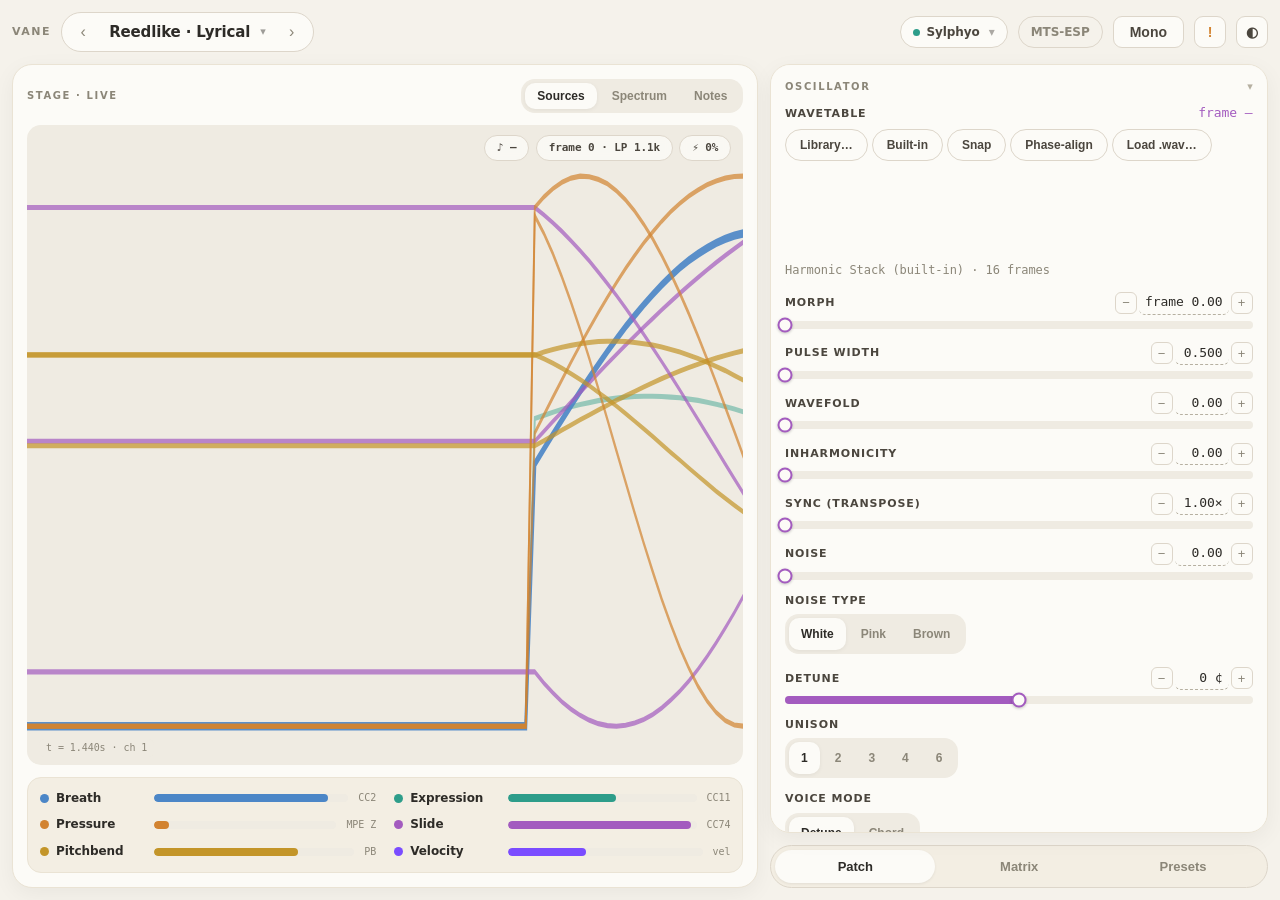
==== commit 418769c4: "feat(ui): Notes & Tuning Stage view (#5) Repurpose the Tuning view into "Notes": above the octave-de" ====
--- a/Source/WebUI/index.html
+++ b/Source/WebUI/index.html
@@ -509,6 +509,19 @@
 .vis.tuning-on #tuneStage{display:flex}
 #tuneStage svg{position:static !important;inset:auto !important;width:100% !important}
 .tune-stagebar{display:flex;align-items:center;gap:8px;flex-wrap:wrap;margin-bottom:2px;flex:none}
+/* Sounding-notes panel (#5): played notes + chord-generated voices, with tuning */
+.notes-panel{border:1px solid var(--vn-line-soft);border-radius:12px;background:var(--vn-field);padding:8px 10px;flex:none}
+.notes-panel .np-head{display:flex;align-items:center;justify-content:space-between;margin-bottom:5px}
+.notes-panel .np-mode{font-family:var(--vn-mono);font-size:10px;color:var(--vn-slide);font-weight:700}
+.notes-row{display:grid;grid-template-columns:1fr auto auto auto auto;gap:8px;align-items:center;font-size:12px;padding:3px 0;border-top:1px solid var(--vn-line-soft)}
+.notes-row:first-of-type{border-top:none}
+.notes-row.empty{display:block;color:var(--vn-muted);text-align:center;font-size:11px;border:none}
+.notes-row .nl{display:flex;align-items:center;gap:6px;font-weight:600;min-width:0}
+.notes-row .nl i{width:8px;height:8px;border-radius:50%;flex:none}
+.notes-row .nn{font-family:var(--vn-mono);font-weight:700;color:var(--vn-text)}
+.notes-row .nd{font-family:var(--vn-mono);font-size:10.5px;color:var(--vn-muted)}
+.notes-row .nh{color:var(--vn-muted);font-size:11px;text-align:right}
+.notes-row .nx{font-family:var(--vn-mono);font-size:10px;color:var(--vn-slide);text-align:right;min-width:30px}
 .tune-stagebar select{appearance:none;border:1px solid var(--vn-line);background:var(--vn-field);color:var(--vn-text);font-family:var(--vn-ui);font-size:12px;font-weight:600;border-radius:8px;padding:0 10px;height:var(--ctl-h,34px);max-height:34px;cursor:pointer}
 .pbtn{border:1px solid var(--vn-line);background:var(--vn-panel);color:var(--vn-text-2);font-size:11px;font-weight:600;border-radius:8px;height:var(--ctl-h,34px);max-height:32px;min-width:40px;padding:0 10px;cursor:pointer;font-family:var(--vn-ui)}
 .pbtn.on{background:var(--vn-slide);color:#fff;border-color:var(--vn-slide)}
@@ -552,7 +565,7 @@
           <div class="viewseg" id="viewseg">
             <button class="active" data-view="breath" onclick="setView('breath')">Sources</button>
             <button data-view="spectrum" onclick="setView('spectrum')">Spectrum</button>
-            <button data-view="tuning" onclick="setView('tuning')">Tuning</button>
+            <button data-view="tuning" onclick="setView('tuning')">Notes</button>
           </div>
         </div>
         <div class="vis">
@@ -2026,6 +2039,28 @@
   if(t.source==='off')      return '12-EDO 100c/step';
   if(t.source==='internal') return tn.sys;
   return state.mts ? '' : 'Waiting for MTS-ESP master'; }
+// Nearest 12-ET name + cents offset for a frequency (for the Notes panel).
+function hzName(hz){ const m=69+12*Math.log2(hz/440), r=Math.round(m);
+  return { name:PC[((r%12)+12)%12]+(Math.floor(r/12)-1), cents:Math.round((m-r)*100) }; }
+// Sounding notes + (in Chord mode) the harmony voices generated off the played
+// note at the current rotation — names, Hz, and cents-off-equal.
+function soundingNotesHTML(){
+  const vs=(state.voices||[]).filter(v=>v.hz>16);
+  if(!vs.length) return `<div class="notes-row empty">— no notes sounding —</div>`;
+  const chord=Math.round(state.patch.UniMode)===1, rot=state.chordRot||0;
+  const seqs=chord?(state.chordSeqs||'').split(';').map(s=>s.trim().split(',').map(x=>x.trim()).filter(Boolean)):[];
+  const row=(lbl,hz,col,extra='')=>{ const n=hzName(hz);
+    return `<div class="notes-row"><span class="nl"><i style="background:var(${col})"></i>${lbl}</span>
+      <span class="nn">${n.name}</span><span class="nd">${n.cents>=0?'+':''}${n.cents}¢</span>
+      <span class="nh num">${hz.toFixed(1)} Hz</span><span class="nx">${extra}</span></div>`; };
+  let h='';
+  vs.forEach((v,vi)=>{ h+=row(v.note||'Note', v.hz, '--vn-text');
+    if(chord && vi===0) seqs.forEach((seq,hi)=>{ if(!seq.length)return;
+      const tok=seq[((rot%seq.length)+seq.length)%seq.length], p=chordParseTok(tok);
+      h+=row('Voice '+(hi+2), v.hz*Math.pow(2,p.cents/1200), CHORD_VCOL[hi%CHORD_VCOL.length],
+             p.ratio?`${p.n}/${p.d}`:tok); }); });
+  return h;
+}
 function paintStageTuning(){
   const el=$('#tuneStage'); if(!el) return;
   const t=tuningState;
@@ -2046,6 +2081,8 @@
            </select>`
         : ''}
     </div>
+    <div class="notes-panel"><div class="np-head"><span class="eyebrow">Sounding notes</span>${Math.round(state.patch.UniMode)===1?'<span class="np-mode">chord · rot '+(state.chordRot||0)+'</span>':''}</div>
+      ${soundingNotesHTML()}</div>
     <div style="flex:none"><div class="tune-map">
       <div class="tm-head"><span class="eyebrow">${sourceName()} - octave map</span><span class="ref">A4 = 440 Hz</span></div>
       ${tuningMapSvg(devT, holeF, live, true)}
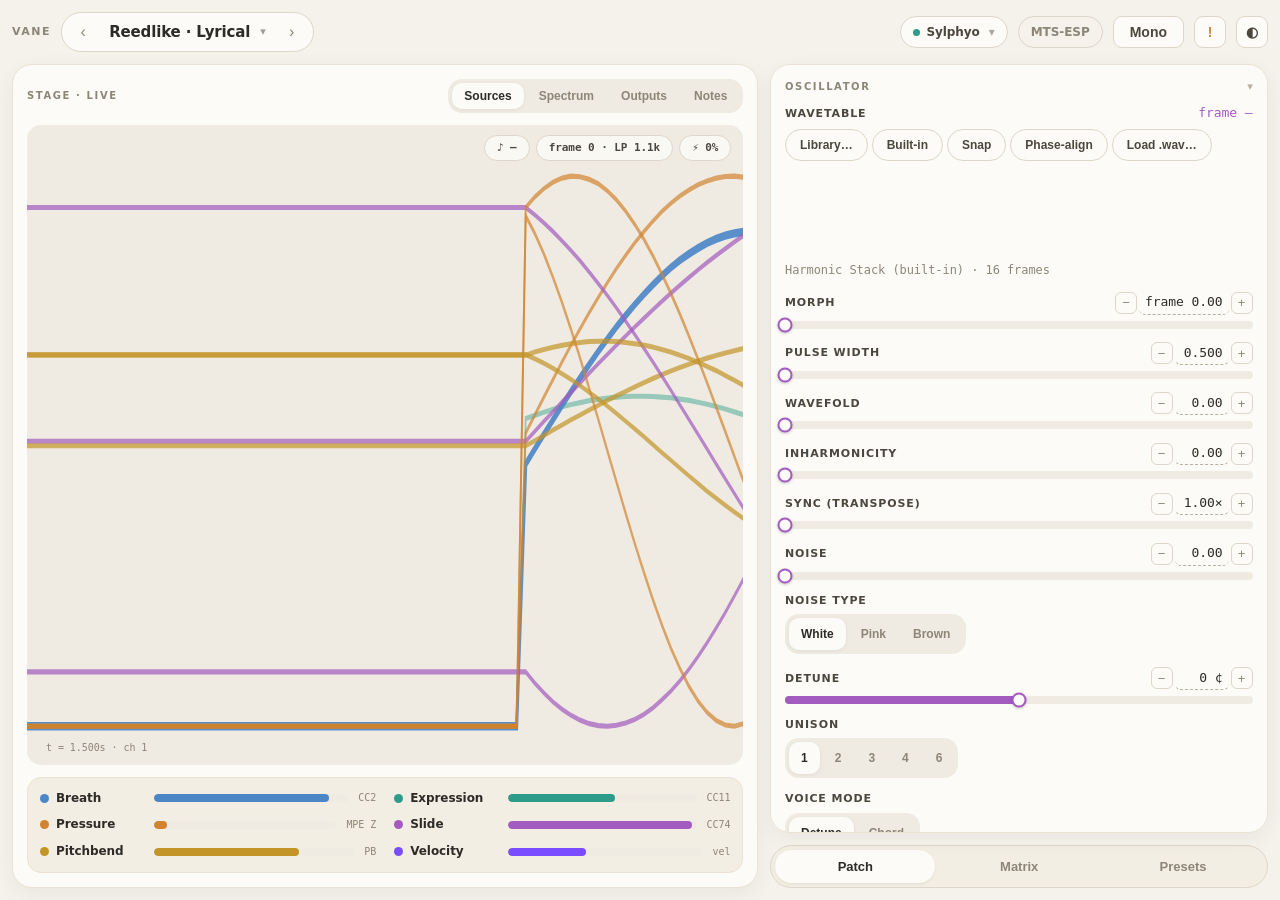
==== commit 1750c37e: "feat(ui): Modulation Outputs Stage view (#3) A 4th Stage view (Sources · Spectrum · Outputs · Notes)" ====
--- a/Source/WebUI/index.html
+++ b/Source/WebUI/index.html
@@ -565,6 +565,7 @@
           <div class="viewseg" id="viewseg">
             <button class="active" data-view="breath" onclick="setView('breath')">Sources</button>
             <button data-view="spectrum" onclick="setView('spectrum')">Spectrum</button>
+            <button data-view="outputs" onclick="setView('outputs')">Outputs</button>
             <button data-view="tuning" onclick="setView('tuning')">Notes</button>
           </div>
         </div>
@@ -650,6 +651,7 @@
   voices:[],   // live per-note MPE expression: [{note,hz,level,pressure,slide,bend,vel}]
   aux:[],      // controller-profile aux sources: [{label, cc}] (from controllerState)
   auxVals:new Array(8).fill(0),   // live aux CC values (from auxMeters telemetry)
+  modOut:new Array(13).fill(0),   // live modulation outputs (from modOut telemetry)
   profiles:[], profileName:'',   // saved controller profiles
   controller:'Sylphyo',    // primary controller (= rig.instances[0].ctrl)
   wt:{name:'Harmonic Stack (built-in)', frames:16, phaseAlign:false, strip:null, stripCols:0},   // active morph wavetable
@@ -938,6 +940,15 @@
       for(let i=0;i<n;i++){ const x=10+(i/n)*580, bh=clamp(bins[i],0,1)*176;
         p+=`<rect x="${x.toFixed(1)}" y="${(188-bh).toFixed(1)}" width="${bw.toFixed(1)}" height="${bh.toFixed(1)}" rx="1.2" fill="${col}" opacity="0.85"/>`; }
     }
+  } else if(view==='outputs'){
+    // Live modulation OUTPUTS — what the matrix is driving right now (ModDestID order).
+    const labels=['Cutoff','Reso','VCA','Pitch','Morph','Glide','PW','Noise','Fold','Inharm','Sync','Transient','Detune'];
+    const mo=state.modOut||[], n=labels.length, rowH=200/n, bx=86, bw=600-bx-12;
+    const cf=cssv('--vn-field'), cs=cssv('--vn-slide'), cm=cssv('--vn-muted'), ct=cssv('--vn-text');
+    for(let i=0;i<n;i++){ const y=i*rowH+rowH/2, v=clamp(Math.abs(mo[i]||0),0,1);
+      p+=`<text x="80" y="${(y+3).toFixed(1)}" text-anchor="end" font-family="ui-monospace,monospace" font-size="9" fill="${v>0.01?ct:cm}">${labels[i]}</text>`;
+      p+=`<rect x="${bx}" y="${(y-4).toFixed(1)}" width="${bw}" height="8" rx="4" fill="${cf}"/>`;
+      if(v>0.001) p+=`<rect x="${bx}" y="${(y-4).toFixed(1)}" width="${(bw*v).toFixed(1)}" height="8" rx="4" fill="${cs}"/>`; }
   }
   // (Pitch view dropped — pitchbend & slide already appear per-voice in Sources.)
   svg.innerHTML=p;
@@ -2158,6 +2169,7 @@
 // Real output spectrum (log-spaced FFT magnitude bins).
 Bridge.on('spectrum',({bins})=>{ if(Array.isArray(bins)) state.spec=bins; });
 Bridge.on('auxMeters',({v})=>{ if(Array.isArray(v)) state.auxVals=v; });
+Bridge.on('modOut',({v})=>{ if(Array.isArray(v)) state.modOut=v; });
 // Active wavetable (name + frame count) — pushed on load and on boot.
 Bridge.on('wavetableInfo',({name,frames,phaseAlign,ok})=>{
   if(ok && name){ state.wt={name,frames:frames||0,phaseAlign:!!phaseAlign}; }
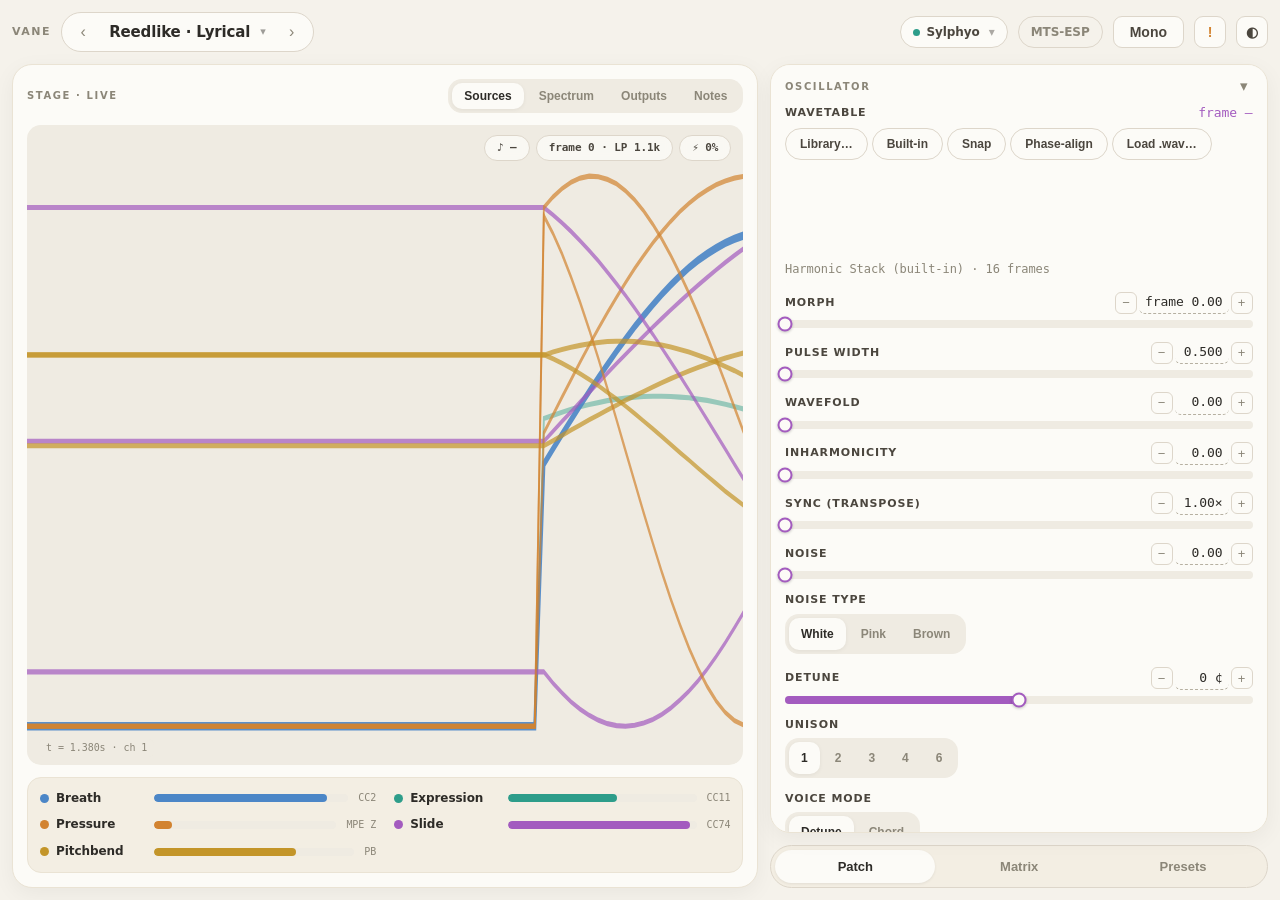
==== commit fcefcf42: "fix(ui): Stage polish — note order, outputs kerning, chevrons, velo/aux gating Feedback fixes on the" ====
--- a/Source/WebUI/index.html
+++ b/Source/WebUI/index.html
@@ -167,7 +167,8 @@
 /* collapsible patch sections (#14) */
 .grp-head{display:flex;align-items:center;justify-content:space-between;cursor:pointer;user-select:none;margin-bottom:10px}
 .grp-head .eyebrow{margin-bottom:0}
-.grp-head .chev{color:var(--vn-muted-2);font-size:11px}
+.grp-head .chev{color:var(--vn-muted);font-size:15px;line-height:1;width:18px;text-align:center}
+.grp-head:hover .chev{color:var(--vn-text-2)}
 .group.collapsed > :not(.grp-head){display:none}
 .field-num{font-family:var(--vn-mono);font-size:13px;width:78px;border:1px solid var(--vn-breath);border-radius:6px;
   padding:3px 6px;background:var(--vn-panel);color:var(--vn-text)}
@@ -505,6 +506,16 @@
 .tm-legend i{width:8px;height:8px;border-radius:2px;display:inline-block}
 /* Stage-view variant: hide the normal vis, show the tuning panel */
 .vis.tuning-on>#visSvg,.vis.tuning-on>.vis-legend,.vis.tuning-on>.vis-read,.vis.tuning-on>.vis-t{visibility:hidden}
+/* Modulation Outputs view — HTML overlay (crisp labels, no SVG text stretching) */
+.vis.outputs-on>#visSvg,.vis.outputs-on>.vis-legend,.vis.outputs-on>.vis-read,.vis.outputs-on>.vis-t{visibility:hidden}
+#outStage{position:absolute;inset:0;display:none;flex-direction:column;gap:2px;padding:10px 14px;overflow:auto}
+.vis.outputs-on #outStage{display:flex}
+#outStage .out-head{margin-bottom:6px}
+.out-row{display:grid;grid-template-columns:74px 1fr 46px;gap:9px;align-items:center;font-size:11px;padding:1px 0}
+.out-row .ol{color:var(--vn-text-2);font-weight:600;white-space:nowrap;overflow:hidden;text-overflow:ellipsis}
+.out-row .ot{height:8px;background:var(--vn-line-soft);border-radius:999px;overflow:hidden}
+.out-row .of{height:100%;background:var(--vn-slide);border-radius:999px;transition:width .05s linear}
+.out-row .ov{font-family:var(--vn-mono);font-size:10px;color:var(--vn-muted);text-align:right}
 #tuneStage{position:absolute;inset:0;display:none;flex-direction:column;gap:8px;padding:10px 12px;overflow:auto}
 .vis.tuning-on #tuneStage{display:flex}
 #tuneStage svg{position:static !important;inset:auto !important;width:100% !important}
@@ -573,6 +584,7 @@
           <div class="vis-legend" id="visLegend"></div>
           <svg id="visSvg" preserveAspectRatio="none" viewBox="0 0 600 200"></svg>
           <div id="tuneStage"></div>
+          <div id="outStage"></div>
           <div class="vis-read">
             <span class="chip num" id="noteRead">♪ —</span>
             <span class="chip num" id="voiceRead">Saw · LP 1.1k</span>
@@ -823,10 +835,24 @@
 // so MPE pitchbend (per-member-channel) registers correctly. A short hold keeps
 // the set from flickering. Falls back to the controller's catalog list when idle.
 const srcActiveUntil={}; const ACT_HOLD=1500;
+// Velocity is only worth showing when it's EXPRESSIVE — i.e. it varies note to
+// note. A controller that sends a fixed velocity (e.g. the Sylphyo) is bypassed
+// automatically rather than cluttering the Stage. Tracked across note-on edges.
+let velMin=1, velMax=0, velPrev=0;
+// Aux sources show only when MOVING (like pitchbend), not merely bound.
+const auxActiveUntil=new Array(8).fill(0); const auxPrev=new Array(8).fill(0);
+function auxActive(g){ return (auxActiveUntil[g]||0)>performance.now(); }
 function updateActivity(){ const now=performance.now(); const bump=s=>{ srcActiveUntil[s]=now+ACT_HOLD; };
   if((state.meters.Breath||0)>0.02)     bump('Breath');
   if((state.meters.Expression||0)>0.02) bump('Expression');
-  if((state.meters.Velocity||0)>0.02)   bump('Velocity');
+  // velocity: record the value at each note-on edge; show only once it has spread
+  const vel=state.meters.Velocity||0;
+  if(vel>0.02 && velPrev<=0.02){ velMin=Math.min(velMin,vel); velMax=Math.max(velMax,vel); }
+  velPrev=vel;
+  if(vel>0.02 && (velMax-velMin)>0.05) bump('Velocity');
+  // aux: bump on change
+  for(let g=0;g<8;g++){ const v=(state.auxVals&&state.auxVals[g])||0;
+    if(Math.abs(v-auxPrev[g])>0.02) auxActiveUntil[g]=now+ACT_HOLD; auxPrev[g]=v; }
   let aP=(state.meters.Pressure||0)>0.02, aS=false, aB=false;
   for(const v of (state.voices||[])){
     if((v.pressure||0)>0.02)                aP=true;
@@ -839,7 +865,7 @@
   return out.length ? out : ctrlSources(); }   // idle → controller's catalog set
 let lastMeterKey='';
 function refreshMetersIfChanged(){
-  const k=activeSources().join(',')+'|'+[0,1,2,3,4,5,6,7].filter(auxBound).join('');
+  const k=activeSources().join(',')+'|'+[0,1,2,3,4,5,6,7].filter(auxActive).join('');
   if(k!==lastMeterKey){ lastMeterKey=k; buildMeters(); } }
 function buildMeters(){
   const el=$('#meters'); if(!el) return; el.innerHTML='';
@@ -850,8 +876,8 @@
        <div class="meter"><div class="fill" id="m_${s}" style="background:var(${SRC_COLOR[s]})"></div></div>
        <span class="meter-cc num">${SRC_CC[s]}</span></div>`);
   });
-  // configured aux sources (global CCs) — always shown once bound
-  for(let g=0;g<8;g++){ if(!auxBound(g)) continue; const a=state.aux[g];
+  // configured aux sources (global CCs) — shown only while moving
+  for(let g=0;g<8;g++){ if(!auxActive(g)) continue; const a=state.aux[g]; if(!a) continue;
     el.insertAdjacentHTML('beforeend',
       `<div class="meter-row"><span class="meter-label"><span class="dot" style="background:var(--vn-muted)"></span>${escH(a.label||AUX[g])}</span>
        <div class="meter"><div class="fill" id="m_aux${g}" style="background:var(--vn-muted)"></div></div>
@@ -929,7 +955,7 @@
     }
     // Configured aux sources (global CCs) — dashed muted streams so they read
     // as secondary next to the coloured primary sources.
-    for(let g=0;g<8;g++){ if(!auxBound(g)) continue;
+    for(let g=0;g<8;g++){ if(!auxActive(g)) continue;
       let d=''; const h=auxHist[g];
       for(let i=0;i<h.length;i++){ const x=i/(h.length-1)*W; d+=(i?'L':'M')+x.toFixed(1)+','+yOf(h[i]).toFixed(1); }
       p+=`<path d="${d}" fill="none" stroke="${cssv('--vn-muted')}" stroke-width="1.4" stroke-dasharray="4 4" opacity="${(0.5+g*0.04).toFixed(2)}"/>`; }
@@ -940,16 +966,8 @@
       for(let i=0;i<n;i++){ const x=10+(i/n)*580, bh=clamp(bins[i],0,1)*176;
         p+=`<rect x="${x.toFixed(1)}" y="${(188-bh).toFixed(1)}" width="${bw.toFixed(1)}" height="${bh.toFixed(1)}" rx="1.2" fill="${col}" opacity="0.85"/>`; }
     }
-  } else if(view==='outputs'){
-    // Live modulation OUTPUTS — what the matrix is driving right now (ModDestID order).
-    const labels=['Cutoff','Reso','VCA','Pitch','Morph','Glide','PW','Noise','Fold','Inharm','Sync','Transient','Detune'];
-    const mo=state.modOut||[], n=labels.length, rowH=200/n, bx=86, bw=600-bx-12;
-    const cf=cssv('--vn-field'), cs=cssv('--vn-slide'), cm=cssv('--vn-muted'), ct=cssv('--vn-text');
-    for(let i=0;i<n;i++){ const y=i*rowH+rowH/2, v=clamp(Math.abs(mo[i]||0),0,1);
-      p+=`<text x="80" y="${(y+3).toFixed(1)}" text-anchor="end" font-family="ui-monospace,monospace" font-size="9" fill="${v>0.01?ct:cm}">${labels[i]}</text>`;
-      p+=`<rect x="${bx}" y="${(y-4).toFixed(1)}" width="${bw}" height="8" rx="4" fill="${cf}"/>`;
-      if(v>0.001) p+=`<rect x="${bx}" y="${(y-4).toFixed(1)}" width="${(bw*v).toFixed(1)}" height="8" rx="4" fill="${cs}"/>`; }
   }
+  // (Outputs view is an HTML overlay — see renderOutputs.)
   // (Pitch view dropped — pitchbend & slide already appear per-voice in Sources.)
   svg.innerHTML=p;
   // voice readout reflects live patch
@@ -963,6 +981,15 @@
 function harshness(){ const b=state.spec||[]; const n=b.length; if(n<2) return 0;
   let num=0, den=0; for(let i=0;i<n;i++){ const m=Math.max(0,b[i]); num+=i*m; den+=m; }
   if(den<1e-4) return 0; return clamp((num/den)/(n-1),0,1); }
+// Modulation Outputs view — HTML bars (built once, widths updated live).
+const OUT_LABELS=['Cutoff','Reso','VCA','Pitch','Morph','Glide','PW','Noise','Fold','Inharm','Sync','Transient','Detune'];
+function renderOutputs(){ const el=$('#outStage'); if(!el) return;
+  if(!el.firstChild) el.innerHTML='<div class="out-head"><span class="eyebrow">Modulation outputs · live</span></div>'+
+    OUT_LABELS.map((l,i)=>`<div class="out-row"><span class="ol">${l}</span><div class="ot"><div class="of" id="of_${i}"></div></div><span class="ov num" id="ov_${i}">0</span></div>`).join('');
+  const mo=state.modOut||[];
+  for(let i=0;i<OUT_LABELS.length;i++){ const raw=mo[i]||0, v=clamp(Math.abs(raw),0,1);
+    const f=document.getElementById('of_'+i); if(f) f.style.width=(v*100)+'%';
+    const t=document.getElementById('ov_'+i); if(t) t.textContent=(raw<0?'−':'')+Math.abs(raw).toFixed(2); } }
 
 // ════════════════════════════════════════════════════════════════════════
 //  Tabs
@@ -2092,8 +2119,6 @@
            </select>`
         : ''}
     </div>
-    <div class="notes-panel"><div class="np-head"><span class="eyebrow">Sounding notes</span>${Math.round(state.patch.UniMode)===1?'<span class="np-mode">chord · rot '+(state.chordRot||0)+'</span>':''}</div>
-      ${soundingNotesHTML()}</div>
     <div style="flex:none"><div class="tune-map">
       <div class="tm-head"><span class="eyebrow">${sourceName()} - octave map</span><span class="ref">A4 = 440 Hz</span></div>
       ${tuningMapSvg(devT, holeF, live, true)}
@@ -2101,7 +2126,9 @@
         <span><i style="background:var(--vn-slide)"></i>tuned degree</span>
         <span><i style="background:var(--vn-bend)"></i>sounding</span>
         <span><i style="background:var(--vn-pressure)"></i>hole</span>
-      </div></div></div>`;
+      </div></div></div>
+    <div class="notes-panel"><div class="np-head"><span class="eyebrow">Sounding notes</span>${Math.round(state.patch.UniMode)===1?'<span class="np-mode">chord · rot '+(state.chordRot||0)+'</span>':''}</div>
+      ${soundingNotesHTML()}</div>`;
   el.querySelectorAll('[data-prec]').forEach(b=>b.onclick=()=>{
     if(b.disabled)return;
     tuningState.source=b.dataset.prec;
@@ -2117,8 +2144,9 @@
 setView=function(v){   // override in place (not a new declaration)
   _origSetView(v);
   const vis=$('.stage .vis');
-  if(vis) vis.classList.toggle('tuning-on', v==='tuning');
+  if(vis){ vis.classList.toggle('tuning-on', v==='tuning'); vis.classList.toggle('outputs-on', v==='outputs'); }
   if(v==='tuning'){ lastLivePcKey=''; paintStageTuning(); }
+  if(v==='outputs'){ const o=$('#outStage'); if(o)o.innerHTML=''; renderOutputs(); }
 };
 // Keep sounding-notes live while the tuning stage is open.
 // Tuning live-note tracking: only repaint when sounding pitch-classes change.
@@ -2129,7 +2157,9 @@
 drawVis=function(){ if(view==='tuning'){
   const key=[...livePcSet()].sort().join(',');
   if(key!==lastLivePcKey){ lastLivePcKey=key; paintStageTuning(); }
-  return; } _origDrawVis(); };
+  return; }
+  if(view==='outputs'){ renderOutputs(); return; }
+  _origDrawVis(); };
 // Header chip now jumps to the Tuning stage view.
 Bridge.on('tuningStatus',({connected,source,name,internalId,devTable,holeFlags})=>{
   // Update state FIRST, then the chip — so the chip always reads fresh values.
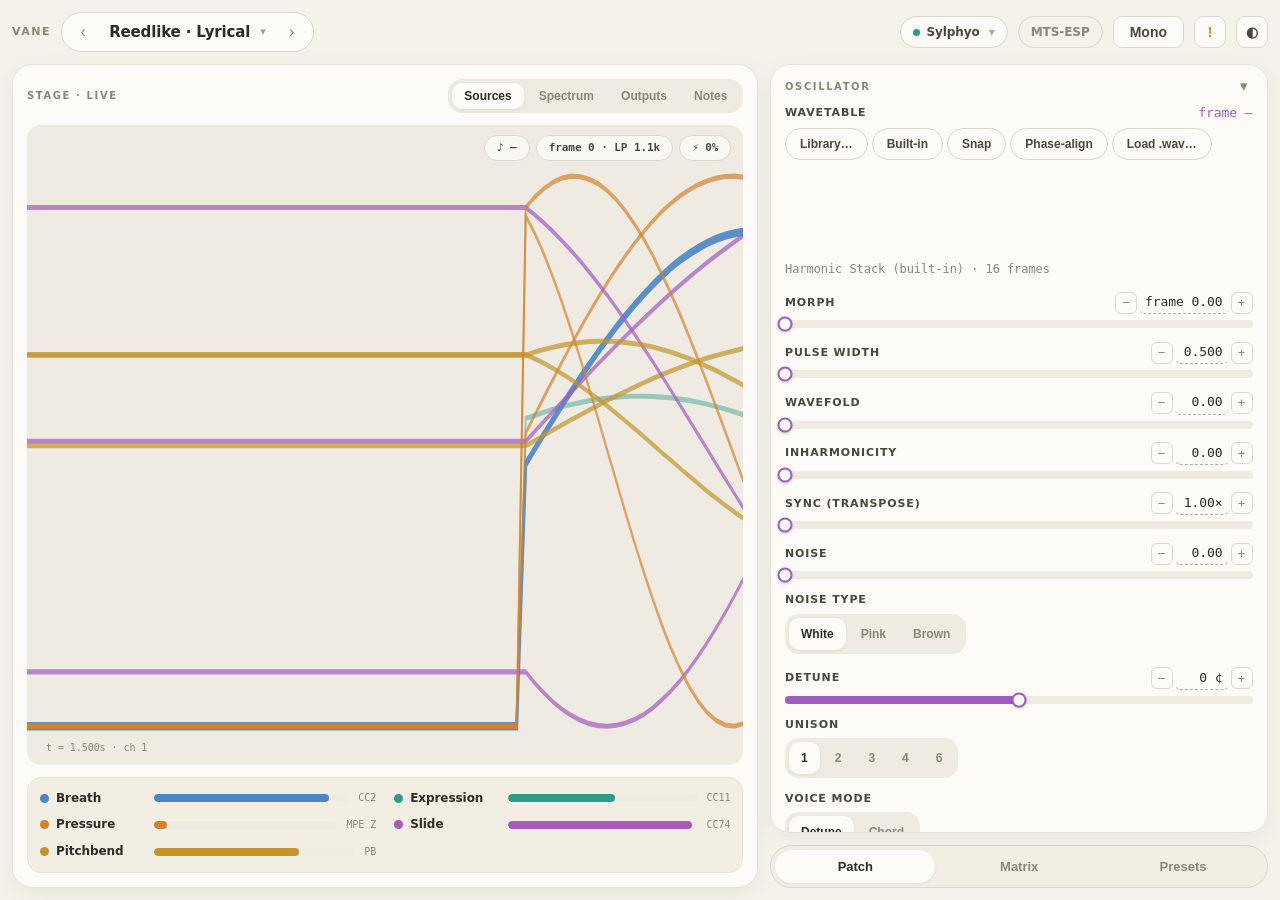
==== commit 7997edb3: "feat(dsp): vowel/formant filter (per-voice, in series after SVF) New FormantFilter (3 RBJ band-pass " ====
--- a/Source/WebUI/index.html
+++ b/Source/WebUI/index.html
@@ -630,7 +630,7 @@
 AUX.forEach(a=>{ SRC_COLOR[a]="--vn-muted"; SRC_CC[a]="CC?"; });   // bound via the Controllers profile (next phase)
 SRC_COLOR["Keytrack"]="--vn-pressure"; SRC_CC["Keytrack"]="note";   // per-note pitch source (bipolar)
 const BINDABLE = {Breath:true,Expression:true};   // these sources expose a CC# binding
-const DESTS   = ["VCA","Cutoff","Reso","Pitch","Morph","PW","Fold","Noise","Inharm","Sync","Transient","Uni Detune"];
+const DESTS   = ["VCA","Cutoff","Reso","Pitch","Morph","PW","Fold","Noise","Inharm","Sync","Transient","Uni Detune","Vowel"];
 const CURVES  = ["Lin","Exp","S"];
 const NUM_SLOTS = 24;
 const METER_SRC = ["Breath","Expression","Pressure","Slide","Pitchbend","Velocity"];
@@ -982,7 +982,7 @@
   let num=0, den=0; for(let i=0;i<n;i++){ const m=Math.max(0,b[i]); num+=i*m; den+=m; }
   if(den<1e-4) return 0; return clamp((num/den)/(n-1),0,1); }
 // Modulation Outputs view — HTML bars (built once, widths updated live).
-const OUT_LABELS=['Cutoff','Reso','VCA','Pitch','Morph','Glide','PW','Noise','Fold','Inharm','Sync','Transient','Detune'];
+const OUT_LABELS=['Cutoff','Reso','VCA','Pitch','Morph','Glide','PW','Noise','Fold','Inharm','Sync','Transient','Detune','Vowel'];
 function renderOutputs(){ const el=$('#outStage'); if(!el) return;
   if(!el.firstChild) el.innerHTML='<div class="out-head"><span class="eyebrow">Modulation outputs · live</span></div>'+
     OUT_LABELS.map((l,i)=>`<div class="out-row"><span class="ol">${l}</span><div class="ot"><div class="of" id="of_${i}"></div></div><span class="ov num" id="ov_${i}">0</span></div>`).join('');
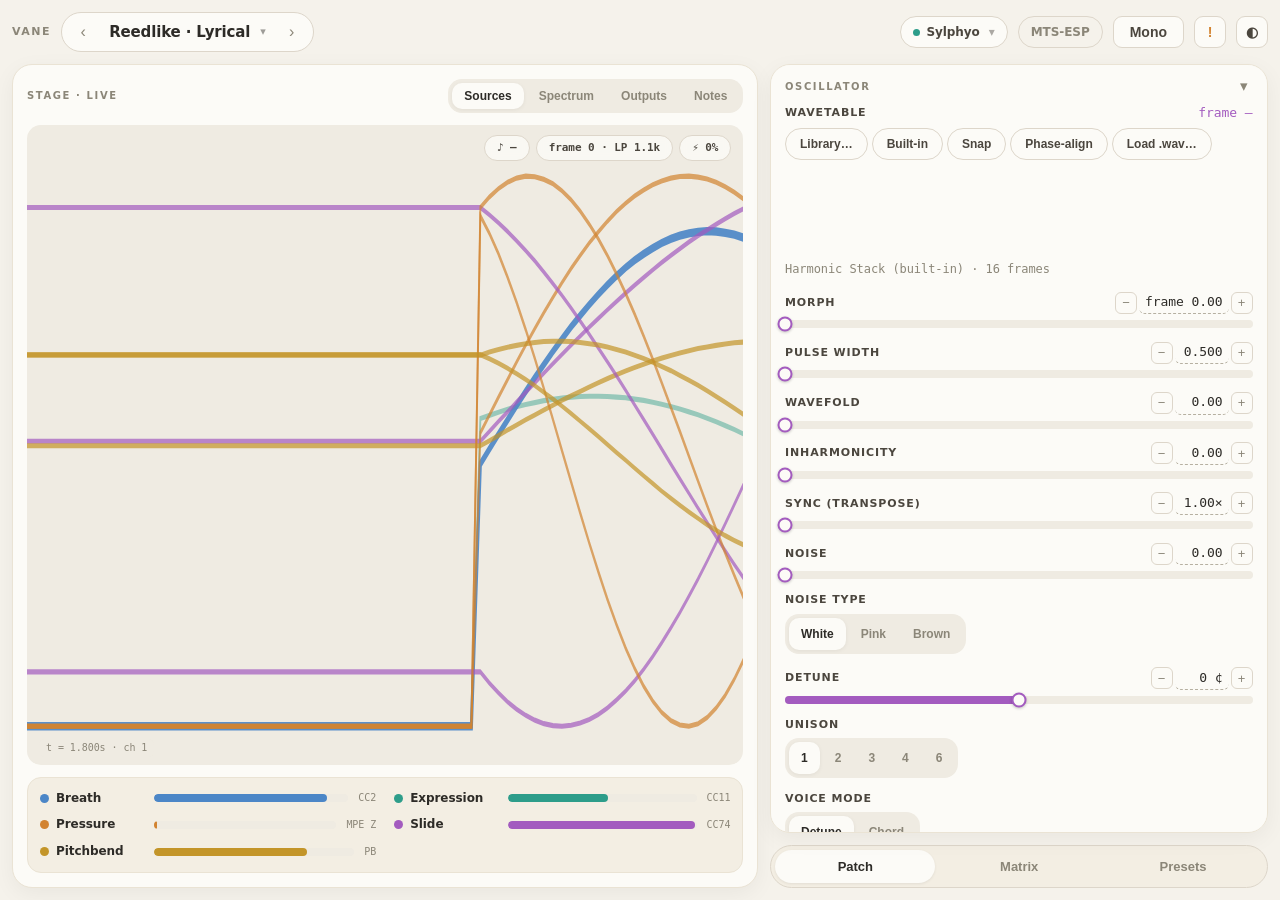
==== commit e9518edd: "feat(ui): Vowel filter controls in the Patch panel Adds a Vowel group to the WebUI Patch tab: Off/On" ====
--- a/Source/WebUI/index.html
+++ b/Source/WebUI/index.html
@@ -658,7 +658,8 @@
   patch:{ Morph:0.0,PW:0.5,Fold:0.0,Inharm:0.0,Sync:1.0,Noise:0.0,NoiseType:0,Detune:0,
           TrGain:0.0,TrDecay:200,TrChoice:0,TrTrigger:1,TrVar:0.3,TrFilt:1,TrDyn:0.75,TrReso:0.3,TrDamp:0.5,TrMorph:12,
           Cutoff:1128,Reso:0.1,Mode:0,Output:0.8,VelVCA:0.0,
-          Glide:0,GlideMode:0,GlideCurve:0,MasterTune:0,UniVox:0,UniDet:14,UniWid:0.7,UniMode:0 },
+          Glide:0,GlideMode:0,GlideCurve:0,MasterTune:0,UniVox:0,UniDet:14,UniWid:0.7,UniMode:0,
+          VowelEn:0,Vowel:0,VowelAmt:1,VowelBite:0.5,VowelMove:0 },
   slots: Array.from({length:NUM_SLOTS},()=>({src:0,dst:0,amt:0,curve:0,scale:0,atk:5,rel:80,on:true,anchors:[]})),
   voices:[],   // live per-note MPE expression: [{note,hz,level,pressure,slide,bend,vel}]
   aux:[],      // controller-profile aux sources: [{label, cc}] (from controllerState)
@@ -1020,11 +1021,14 @@
   // show the fractional frame so it's clear the value isn't snapping.
   Morph:v=>{ const f=v*Math.max(0,(state.wt.frames||1)-1); return 'frame '+(morphSnap?Math.round(f):f.toFixed(2)); }, PW:v=>v.toFixed(3), Sync:v=>v.toFixed(2)+'×',
   TrGain:v=>v.toFixed(2), TrDecay:v=>Math.round(v)+' ms', TrVar:v=>Math.round(v*100)+'%', TrDyn:v=>Math.round(v*100)+'%',
-  TrReso:v=>Math.round(v*100)+'%', TrDamp:v=>Math.round(v*100)+'%', TrMorph:v=>Math.round(v)+' ms', default:v=>v.toFixed(2) };
+  TrReso:v=>Math.round(v*100)+'%', TrDamp:v=>Math.round(v*100)+'%', TrMorph:v=>Math.round(v)+' ms',
+  Vowel:v=>['A','E','I','O','U'][clamp(Math.round(v*4),0,4)], VowelAmt:v=>Math.round(v*100)+'%',
+  VowelBite:v=>Math.round(v*100)+'%', VowelMove:v=>Math.round(v*100)+'%', default:v=>v.toFixed(2) };
 const RANGE={ Morph:[0,1,.001], PW:[0.5,0.999,.001], Fold:[0,1,.01], Inharm:[0,1,.01], Sync:[1,8,.01], Noise:[0,1,.01], Detune:[-100,100,1],
               TrGain:[0,2,.01], TrDecay:[10,2000,1], TrVar:[0,1,.01], TrDyn:[0,1,.01], TrReso:[0,1,.01], TrDamp:[0,1,.01], TrMorph:[0,50,1],
   Cutoff:[20,20000,10], Reso:[0,1,.01], Output:[0,1,.01], VelVCA:[0,1,.01], Glide:[0,2000,5], MasterTune:[-100,100,1],
-  UniDet:[0,50,1], UniWid:[0,1,.01] };
+  UniDet:[0,50,1], UniWid:[0,1,.01],
+  Vowel:[0,1,.01], VowelAmt:[0,1,.01], VowelBite:[0,1,.01], VowelMove:[0,1,.01] };
 // Sliders that map exponentially (log) — most of the musical action is low.
 const LOGK={ Cutoff:true, TrDecay:true };
 function toNorm(key,v){ const [a,b]=RANGE[key]; if(LOGK[key]&&a>0&&v>0) return clamp(Math.log(v/a)/Math.log(b/a),0,1); return clamp((v-a)/(b-a),0,1); }
@@ -1086,6 +1090,12 @@
       ${pslider('Cutoff','Cutoff','--vn-breath')}${pslider('Reso','Resonance','--vn-breath')}
       <div class="pslider"><div class="top"><span class="lbl">Mode</span></div>
         <div class="seg">${["LP","BP","HP"].map((n,i)=>`<button class="${state.patch.Mode===i?'active':''}" onclick="setChoice('Mode',${i})">${n}</button>`).join('')}</div></div>
+    </div>
+    <div class="group ${collapsed['Vowel']?'collapsed':''}" data-grp="Vowel">${gh('Vowel')}
+      <div class="pslider" style="grid-column:1/-1"><div class="top"><span class="lbl">Vowel Filter</span></div>
+        <div class="seg">${["Off","On"].map((n,i)=>`<button class="${Math.round(state.patch.VowelEn)===i?'active':''}" onclick="setChoice('VowelEn',${i})">${n}</button>`).join('')}</div></div>
+      ${pslider('Vowel','Vowel (A-U)','--vn-breath')}${pslider('VowelAmt','Amount','--vn-breath')}
+      ${pslider('VowelBite','Bite','--vn-breath')}${pslider('VowelMove','Move','--vn-breath')}
     </div>
     <div class="group ${collapsed['Performance']?'collapsed':''}" data-grp="Performance">${gh('Performance')}
       ${pslider('Output','Output','--vn-pressure')}${pslider('VelVCA','Vel → VCA','--vn-pressure')}
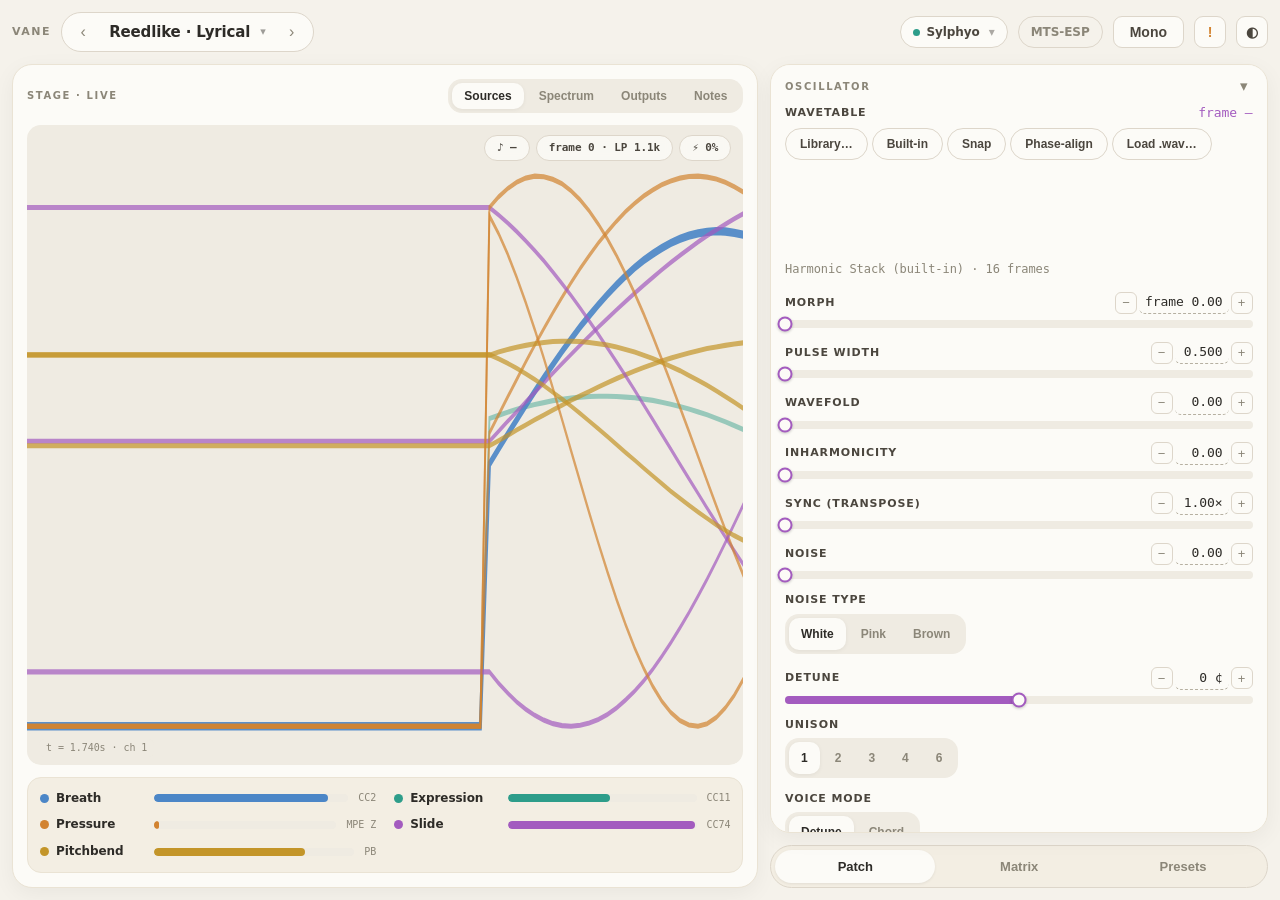
==== commit 544cc7c2: "feat(formant): Wah mode + roadmap for vowel-v2/mute/glottal-source Adds a Formant Mode selector to t" ====
--- a/Source/WebUI/index.html
+++ b/Source/WebUI/index.html
@@ -659,7 +659,7 @@
           TrGain:0.0,TrDecay:200,TrChoice:0,TrTrigger:1,TrVar:0.3,TrFilt:1,TrDyn:0.75,TrReso:0.3,TrDamp:0.5,TrMorph:12,
           Cutoff:1128,Reso:0.1,Mode:0,Output:0.8,VelVCA:0.0,
           Glide:0,GlideMode:0,GlideCurve:0,MasterTune:0,UniVox:0,UniDet:14,UniWid:0.7,UniMode:0,
-          VowelEn:0,Vowel:0,VowelAmt:1,VowelBite:0.5,VowelMove:0 },
+          VowelEn:0,VowelMode:0,Vowel:0,VowelAmt:1,VowelBite:0.5,VowelMove:0 },
   slots: Array.from({length:NUM_SLOTS},()=>({src:0,dst:0,amt:0,curve:0,scale:0,atk:5,rel:80,on:true,anchors:[]})),
   voices:[],   // live per-note MPE expression: [{note,hz,level,pressure,slide,bend,vel}]
   aux:[],      // controller-profile aux sources: [{label, cc}] (from controllerState)
@@ -1022,7 +1022,7 @@
   Morph:v=>{ const f=v*Math.max(0,(state.wt.frames||1)-1); return 'frame '+(morphSnap?Math.round(f):f.toFixed(2)); }, PW:v=>v.toFixed(3), Sync:v=>v.toFixed(2)+'×',
   TrGain:v=>v.toFixed(2), TrDecay:v=>Math.round(v)+' ms', TrVar:v=>Math.round(v*100)+'%', TrDyn:v=>Math.round(v*100)+'%',
   TrReso:v=>Math.round(v*100)+'%', TrDamp:v=>Math.round(v*100)+'%', TrMorph:v=>Math.round(v)+' ms',
-  Vowel:v=>['A','E','I','O','U'][clamp(Math.round(v*4),0,4)], VowelAmt:v=>Math.round(v*100)+'%',
+  Vowel:v=>Math.round(state.patch.VowelMode)===1?Math.round(300*Math.pow(10,clamp(v,0,1)))+' Hz':['A','E','I','O','U'][clamp(Math.round(v*4),0,4)], VowelAmt:v=>Math.round(v*100)+'%',
   VowelBite:v=>Math.round(v*100)+'%', VowelMove:v=>Math.round(v*100)+'%', default:v=>v.toFixed(2) };
 const RANGE={ Morph:[0,1,.001], PW:[0.5,0.999,.001], Fold:[0,1,.01], Inharm:[0,1,.01], Sync:[1,8,.01], Noise:[0,1,.01], Detune:[-100,100,1],
               TrGain:[0,2,.01], TrDecay:[10,2000,1], TrVar:[0,1,.01], TrDyn:[0,1,.01], TrReso:[0,1,.01], TrDamp:[0,1,.01], TrMorph:[0,50,1],
@@ -1092,9 +1092,11 @@
         <div class="seg">${["LP","BP","HP"].map((n,i)=>`<button class="${state.patch.Mode===i?'active':''}" onclick="setChoice('Mode',${i})">${n}</button>`).join('')}</div></div>
     </div>
     <div class="group ${collapsed['Vowel']?'collapsed':''}" data-grp="Vowel">${gh('Vowel')}
-      <div class="pslider" style="grid-column:1/-1"><div class="top"><span class="lbl">Vowel Filter</span></div>
+      <div class="pslider" style="grid-column:1/-1"><div class="top"><span class="lbl">Formant Filter</span></div>
         <div class="seg">${["Off","On"].map((n,i)=>`<button class="${Math.round(state.patch.VowelEn)===i?'active':''}" onclick="setChoice('VowelEn',${i})">${n}</button>`).join('')}</div></div>
-      ${pslider('Vowel','Vowel (A-U)','--vn-breath')}${pslider('VowelAmt','Amount','--vn-breath')}
+      <div class="pslider" style="grid-column:1/-1"><div class="top"><span class="lbl">Mode</span></div>
+        <div class="seg">${["Vowel","Wah"].map((n,i)=>`<button class="${Math.round(state.patch.VowelMode)===i?'active':''}" onclick="setChoice('VowelMode',${i})">${n}</button>`).join('')}</div></div>
+      ${pslider('Vowel',Math.round(state.patch.VowelMode)===1?'Sweep':'Vowel (A-U)','--vn-breath')}${pslider('VowelAmt','Amount','--vn-breath')}
       ${pslider('VowelBite','Bite','--vn-breath')}${pslider('VowelMove','Move','--vn-breath')}
     </div>
     <div class="group ${collapsed['Performance']?'collapsed':''}" data-grp="Performance">${gh('Performance')}
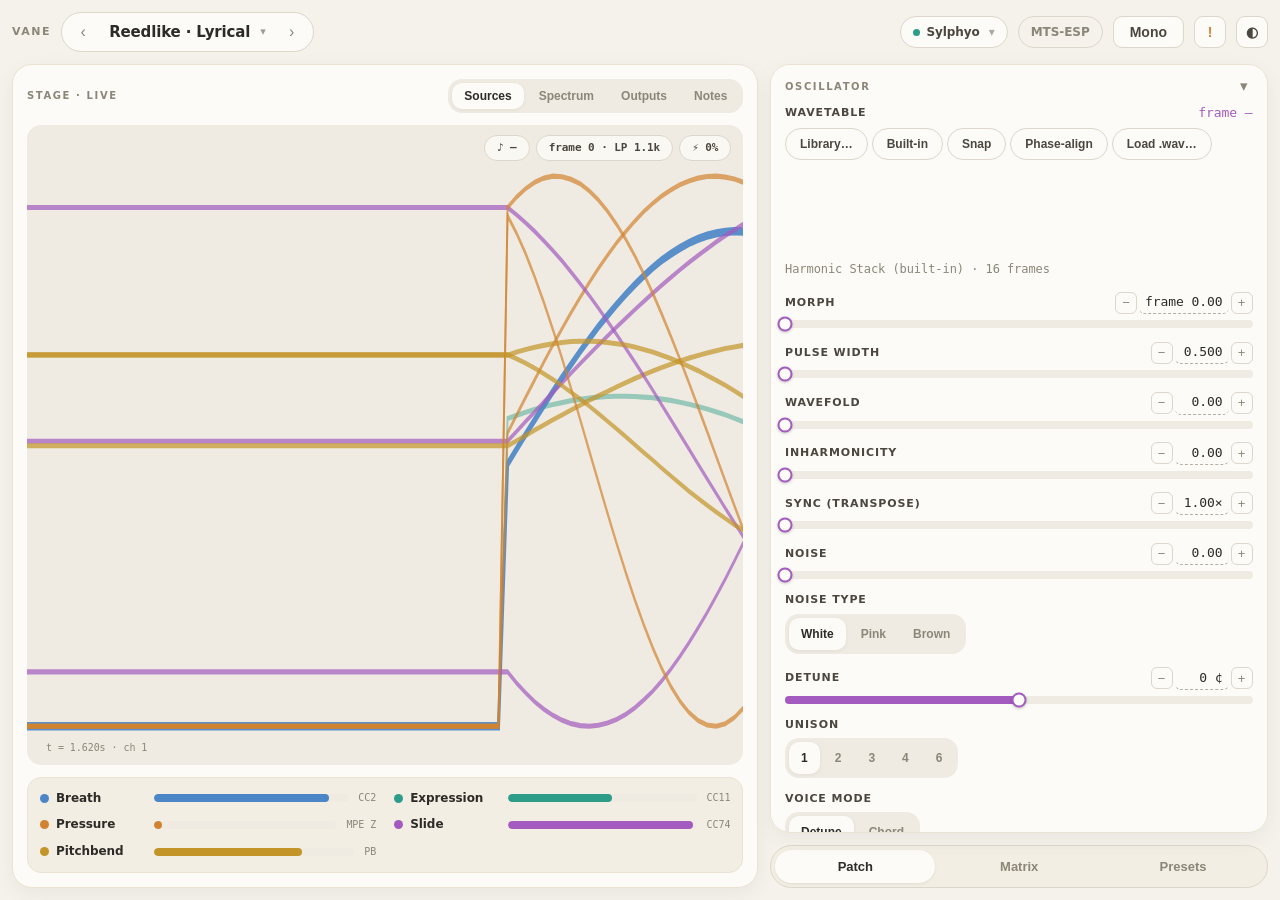
==== commit c2c08aa3: "Merge: vowel v2 — articulatory Open/Front/Round space" ====
--- a/Source/WebUI/index.html
+++ b/Source/WebUI/index.html
@@ -659,7 +659,7 @@
           TrGain:0.0,TrDecay:200,TrChoice:0,TrTrigger:1,TrVar:0.3,TrFilt:1,TrDyn:0.75,TrReso:0.3,TrDamp:0.5,TrMorph:12,
           Cutoff:1128,Reso:0.1,Mode:0,Output:0.8,VelVCA:0.0,
           Glide:0,GlideMode:0,GlideCurve:0,MasterTune:0,UniVox:0,UniDet:14,UniWid:0.7,UniMode:0,
-          VowelEn:0,VowelMode:0,Vowel:0,VowelAmt:1,VowelBite:0.5,VowelMove:0 },
+          VowelEn:0,VowelMode:0,Vowel:0.5,VowFront:0.5,VowRound:0,VowelAmt:1,VowelBite:0.5,VowelMove:0 },
   slots: Array.from({length:NUM_SLOTS},()=>({src:0,dst:0,amt:0,curve:0,scale:0,atk:5,rel:80,on:true,anchors:[]})),
   voices:[],   // live per-note MPE expression: [{note,hz,level,pressure,slide,bend,vel}]
   aux:[],      // controller-profile aux sources: [{label, cc}] (from controllerState)
@@ -1022,13 +1022,14 @@
   Morph:v=>{ const f=v*Math.max(0,(state.wt.frames||1)-1); return 'frame '+(morphSnap?Math.round(f):f.toFixed(2)); }, PW:v=>v.toFixed(3), Sync:v=>v.toFixed(2)+'×',
   TrGain:v=>v.toFixed(2), TrDecay:v=>Math.round(v)+' ms', TrVar:v=>Math.round(v*100)+'%', TrDyn:v=>Math.round(v*100)+'%',
   TrReso:v=>Math.round(v*100)+'%', TrDamp:v=>Math.round(v*100)+'%', TrMorph:v=>Math.round(v)+' ms',
-  Vowel:v=>Math.round(state.patch.VowelMode)===1?Math.round(300*Math.pow(10,clamp(v,0,1)))+' Hz':['A','E','I','O','U'][clamp(Math.round(v*4),0,4)], VowelAmt:v=>Math.round(v*100)+'%',
+  Vowel:v=>Math.round(state.patch.VowelMode)===1?Math.round(300*Math.pow(10,clamp(v,0,1)))+' Hz':Math.round(v*100)+'%',
+  VowFront:v=>Math.round(v*100)+'%', VowRound:v=>Math.round(v*100)+'%', VowelAmt:v=>Math.round(v*100)+'%',
   VowelBite:v=>Math.round(v*100)+'%', VowelMove:v=>Math.round(v*100)+'%', default:v=>v.toFixed(2) };
 const RANGE={ Morph:[0,1,.001], PW:[0.5,0.999,.001], Fold:[0,1,.01], Inharm:[0,1,.01], Sync:[1,8,.01], Noise:[0,1,.01], Detune:[-100,100,1],
               TrGain:[0,2,.01], TrDecay:[10,2000,1], TrVar:[0,1,.01], TrDyn:[0,1,.01], TrReso:[0,1,.01], TrDamp:[0,1,.01], TrMorph:[0,50,1],
   Cutoff:[20,20000,10], Reso:[0,1,.01], Output:[0,1,.01], VelVCA:[0,1,.01], Glide:[0,2000,5], MasterTune:[-100,100,1],
   UniDet:[0,50,1], UniWid:[0,1,.01],
-  Vowel:[0,1,.01], VowelAmt:[0,1,.01], VowelBite:[0,1,.01], VowelMove:[0,1,.01] };
+  Vowel:[0,1,.01], VowFront:[0,1,.01], VowRound:[0,1,.01], VowelAmt:[0,1,.01], VowelBite:[0,1,.01], VowelMove:[0,1,.01] };
 // Sliders that map exponentially (log) — most of the musical action is low.
 const LOGK={ Cutoff:true, TrDecay:true };
 function toNorm(key,v){ const [a,b]=RANGE[key]; if(LOGK[key]&&a>0&&v>0) return clamp(Math.log(v/a)/Math.log(b/a),0,1); return clamp((v-a)/(b-a),0,1); }
@@ -1096,8 +1097,13 @@
         <div class="seg">${["Off","On"].map((n,i)=>`<button class="${Math.round(state.patch.VowelEn)===i?'active':''}" onclick="setChoice('VowelEn',${i})">${n}</button>`).join('')}</div></div>
       <div class="pslider" style="grid-column:1/-1"><div class="top"><span class="lbl">Mode</span></div>
         <div class="seg">${["Vowel","Wah"].map((n,i)=>`<button class="${Math.round(state.patch.VowelMode)===i?'active':''}" onclick="setChoice('VowelMode',${i})">${n}</button>`).join('')}</div></div>
-      ${pslider('Vowel',Math.round(state.patch.VowelMode)===1?'Sweep':'Vowel (A-U)','--vn-breath')}${pslider('VowelAmt','Amount','--vn-breath')}
-      ${pslider('VowelBite','Bite','--vn-breath')}${pslider('VowelMove','Move','--vn-breath')}
+      ${Math.round(state.patch.VowelMode)===1
+        ? pslider('Vowel','Sweep','--vn-breath')
+        : `<div class="pslider" style="grid-column:1/-1"><div class="top"><span class="lbl">Cardinal vowels</span></div>
+            <div class="seg">${[['i',.05,1,0],['e',.30,.85,0],['a',1,.5,0],['o',.35,.10,.85],['u',.05,0,1],['y',.05,1,1],['ø',.30,.85,.9]].map(v=>`<button onclick="setVowelPreset(${v[1]},${v[2]},${v[3]})">${v[0]}</button>`).join('')}</div></div>
+           ${pslider('Vowel','Open (close→open)','--vn-breath')}${pslider('VowFront','Front (back→front)','--vn-breath')}${pslider('VowRound','Round','--vn-breath')}`}
+      ${pslider('VowelAmt','Amount','--vn-breath')}${pslider('VowelBite','Bite','--vn-breath')}
+      ${pslider('VowelMove','Move','--vn-breath')}
     </div>
     <div class="group ${collapsed['Performance']?'collapsed':''}" data-grp="Performance">${gh('Performance')}
       ${pslider('Output','Output','--vn-pressure')}${pslider('VelVCA','Vel → VCA','--vn-pressure')}
@@ -1159,6 +1165,12 @@
   inp.addEventListener('keydown',e=>{ if(e.key==='Enter')commit(); if(e.key==='Escape'){el.textContent=(FMT[key]||FMT.default)(state.patch[key]);after&&after();} });
 }
 function setChoice(key,i){ state.patch[key]=i; Bridge.send('setParam',{id:key,value:i}); markDirty(); renderPatch(); }
+// Cardinal-vowel preset → set the three articulatory axes at once.
+function setVowelPreset(open,front,round){
+  const set=(k,v)=>{ state.patch[k]=v; Bridge.send('setParam',{id:k,value:v}); };
+  set('Vowel',open); set('VowFront',front); set('VowRound',round);
+  markDirty(); renderPatch();
+}
 function trChoice(i){ setChoice('TrChoice',i); }   // sample picker (rebuilds label + buttons)
 
 // ════════════════════════════════════════════════════════════════════════
